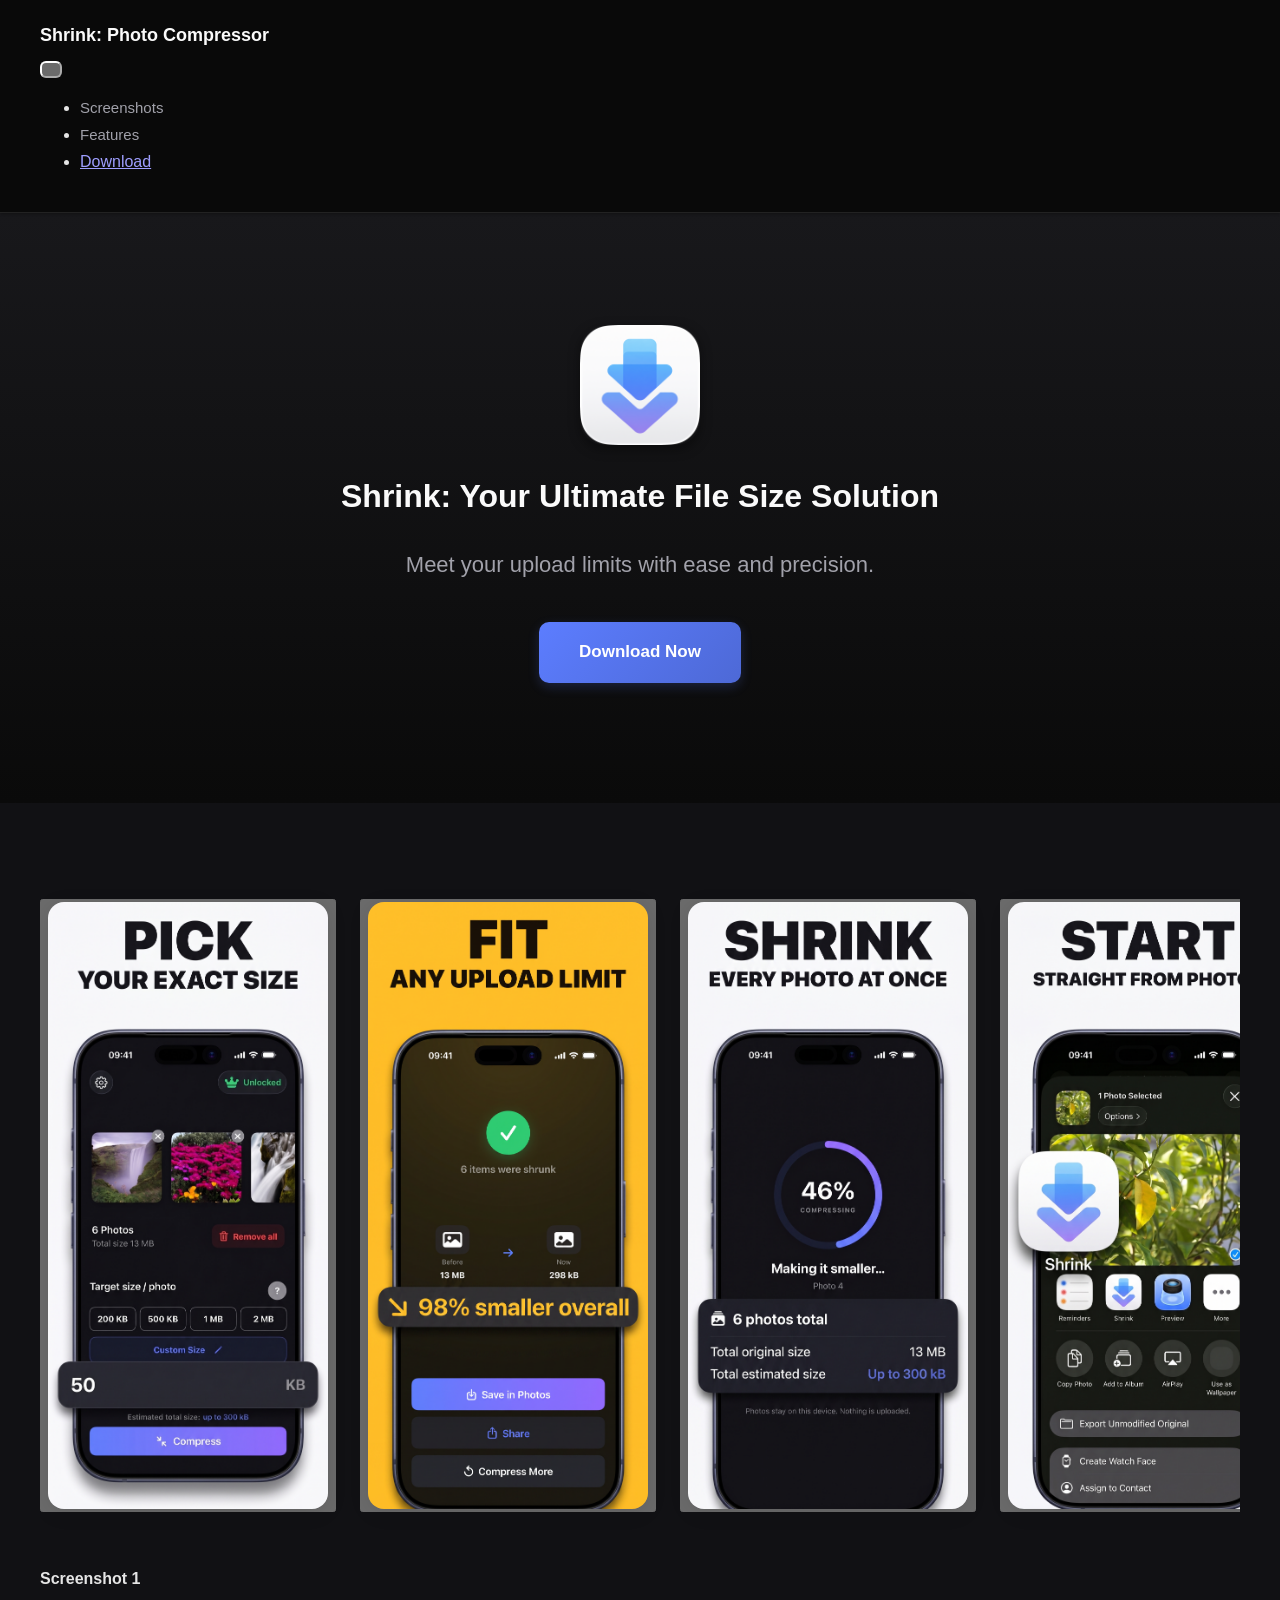
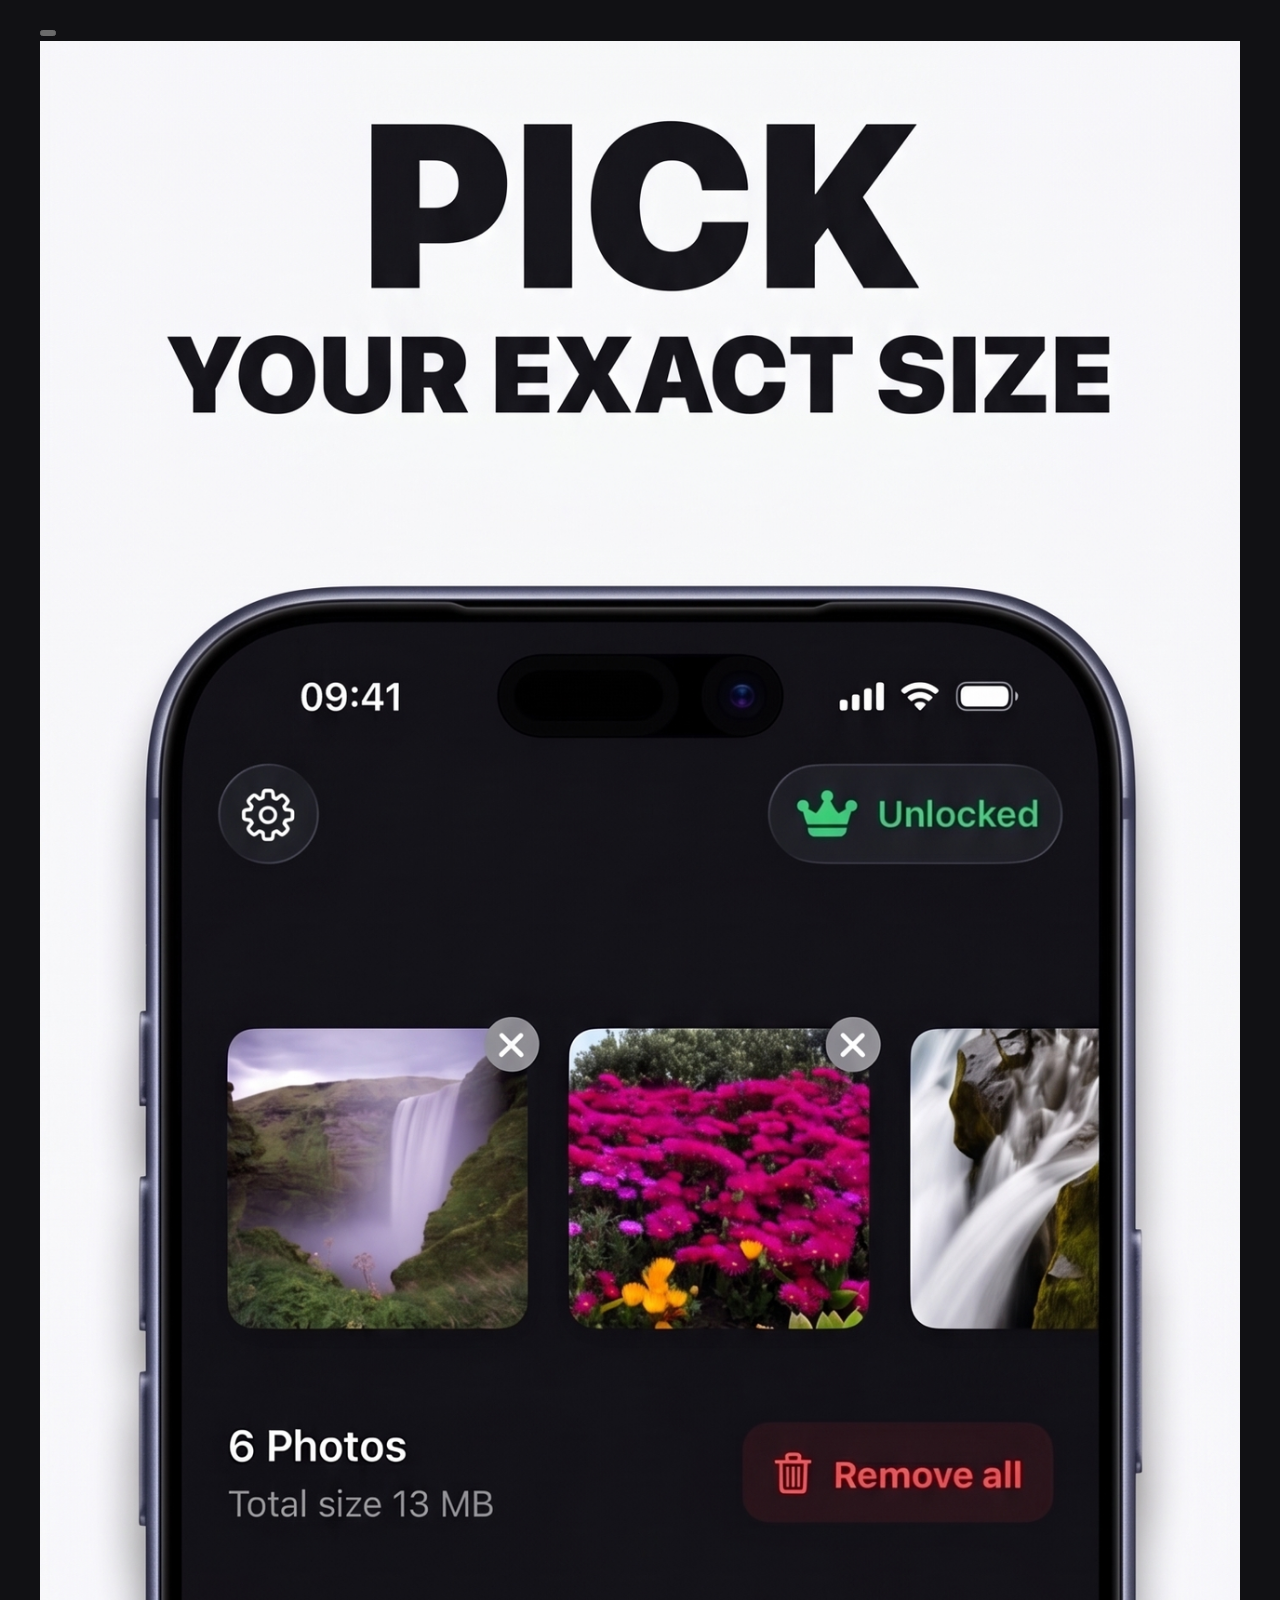
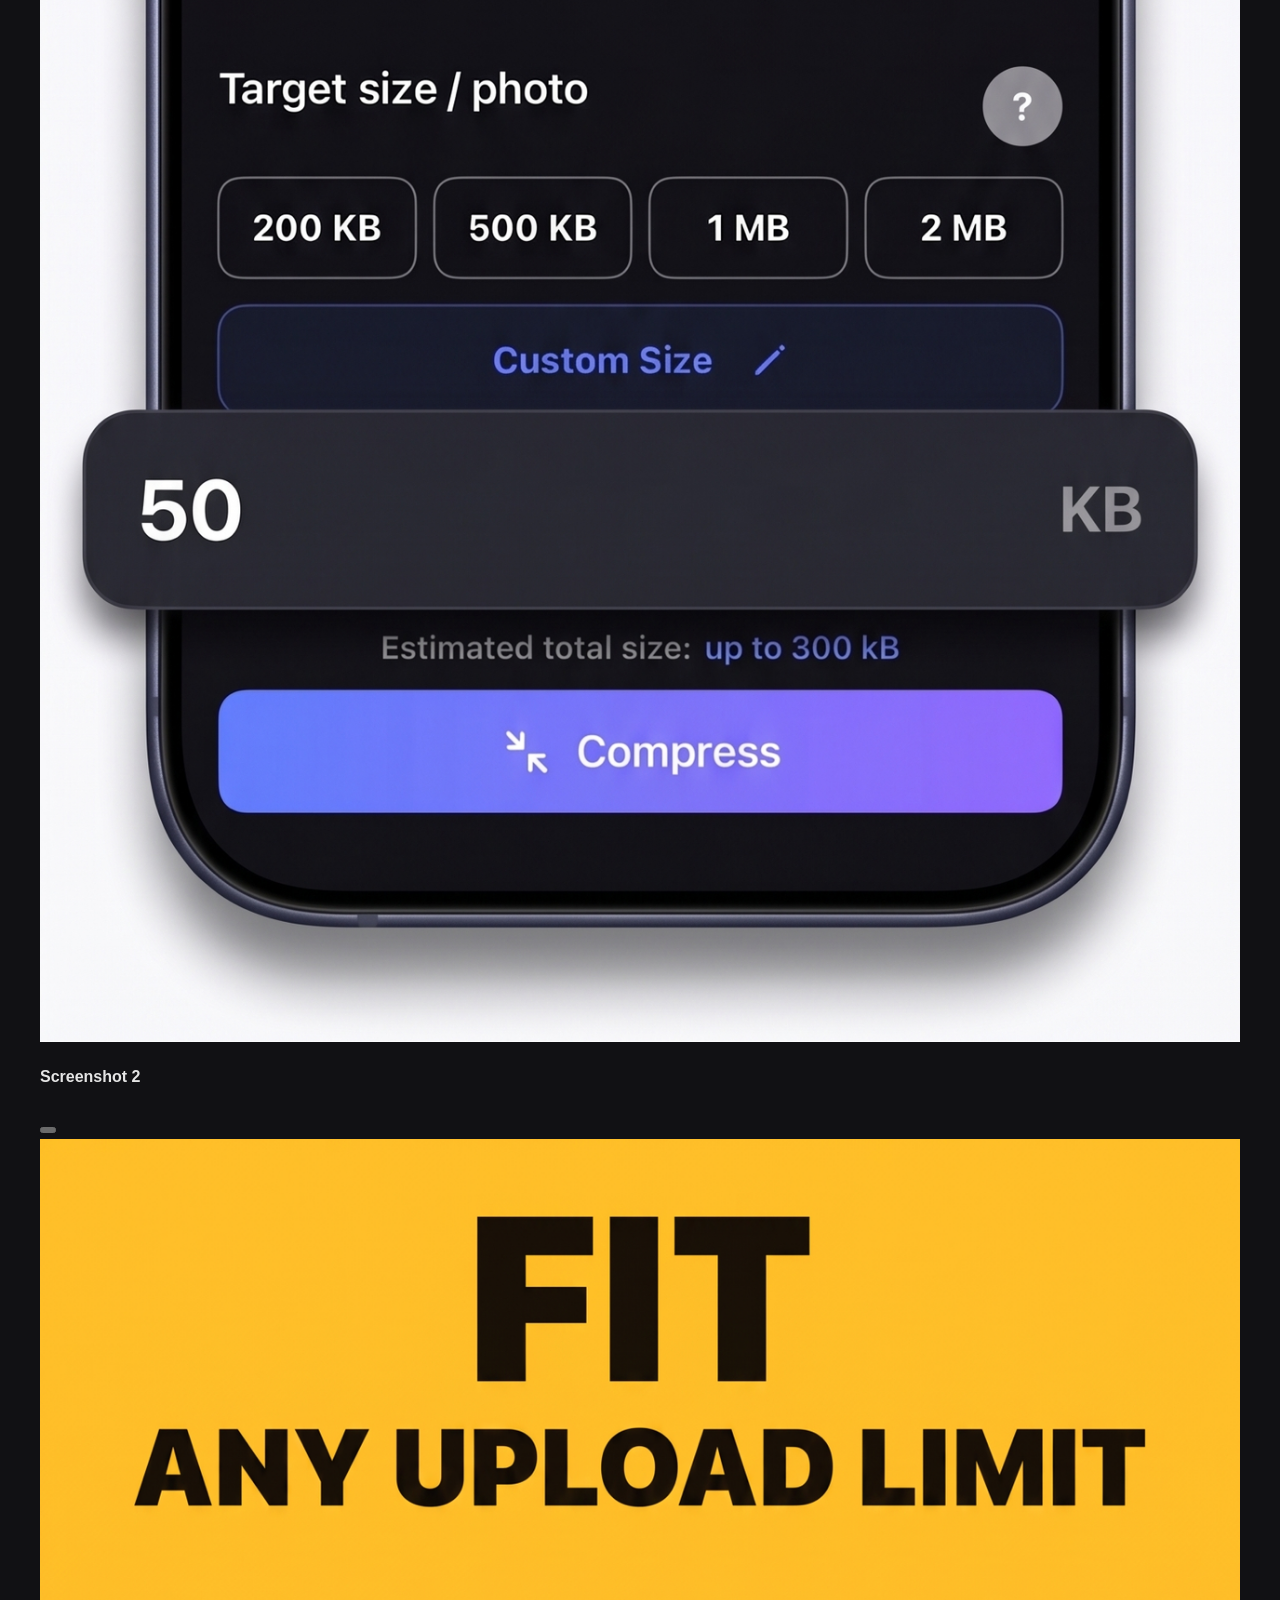
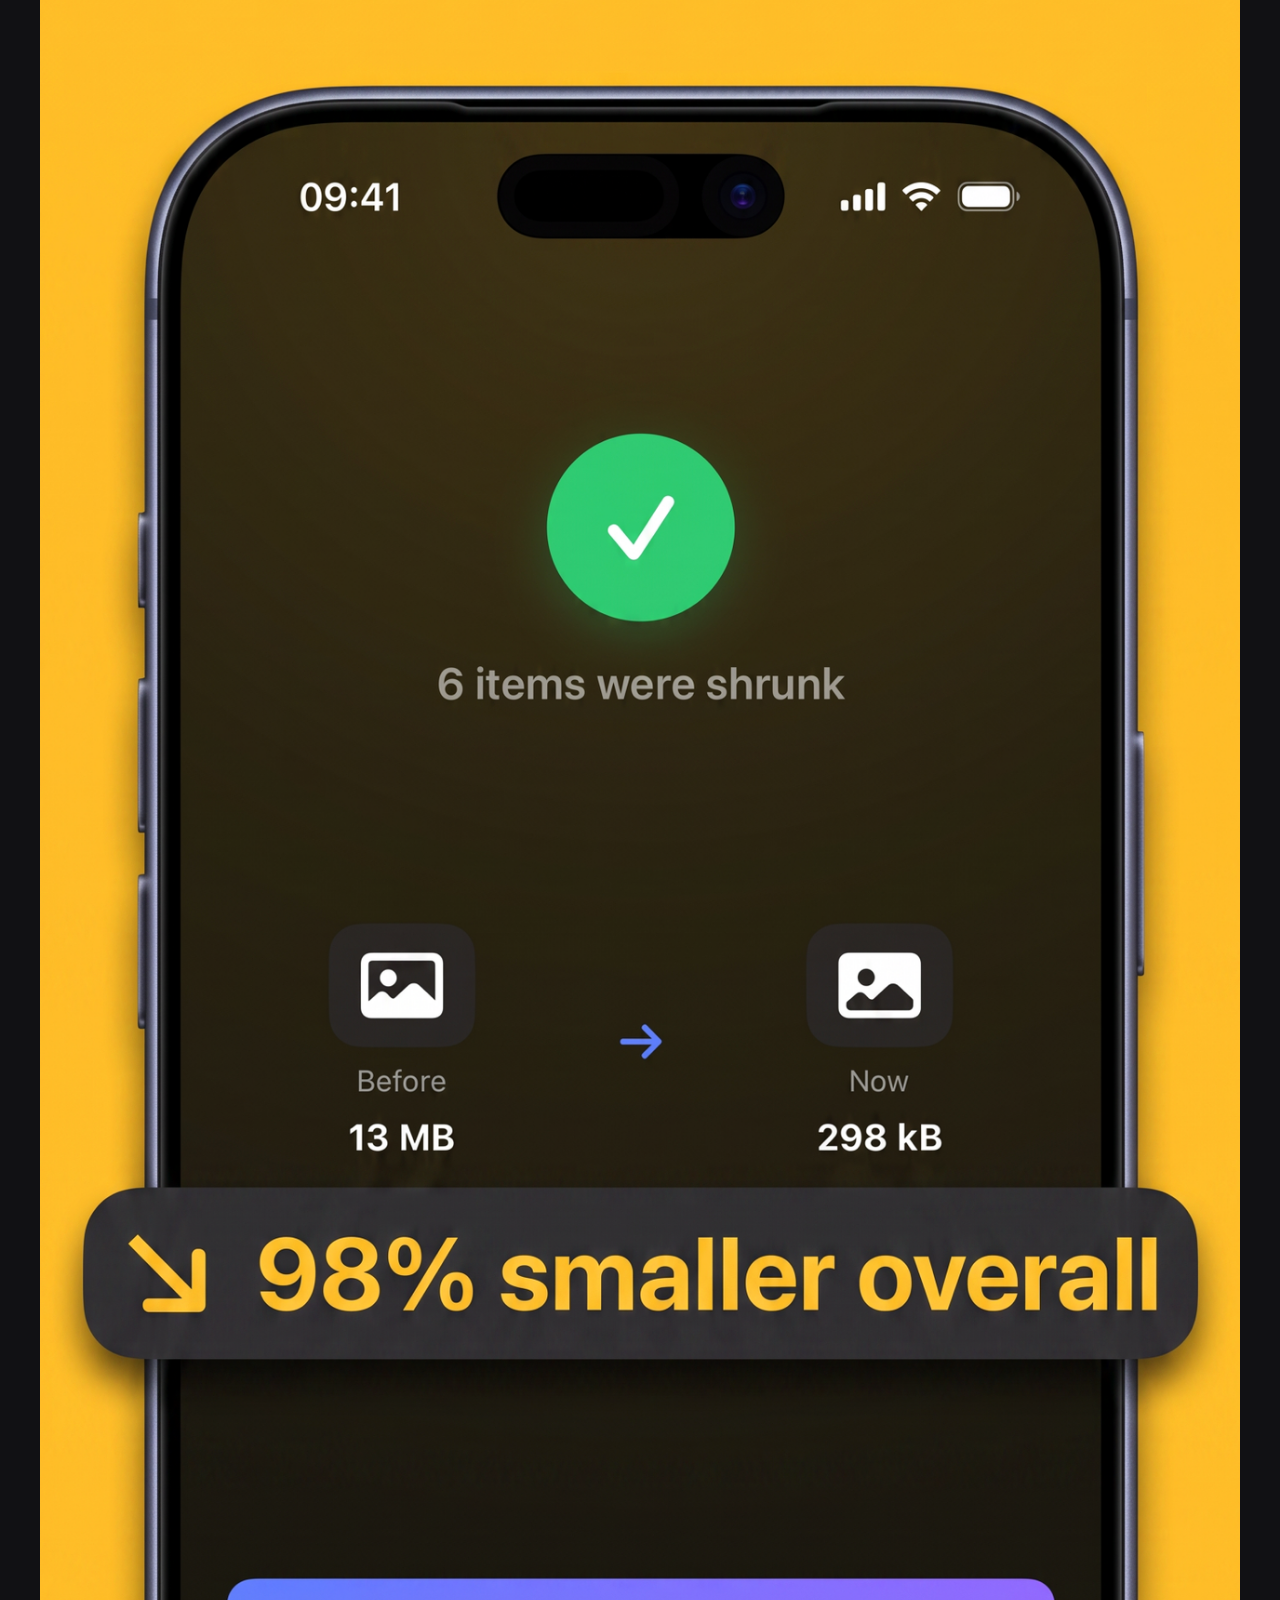
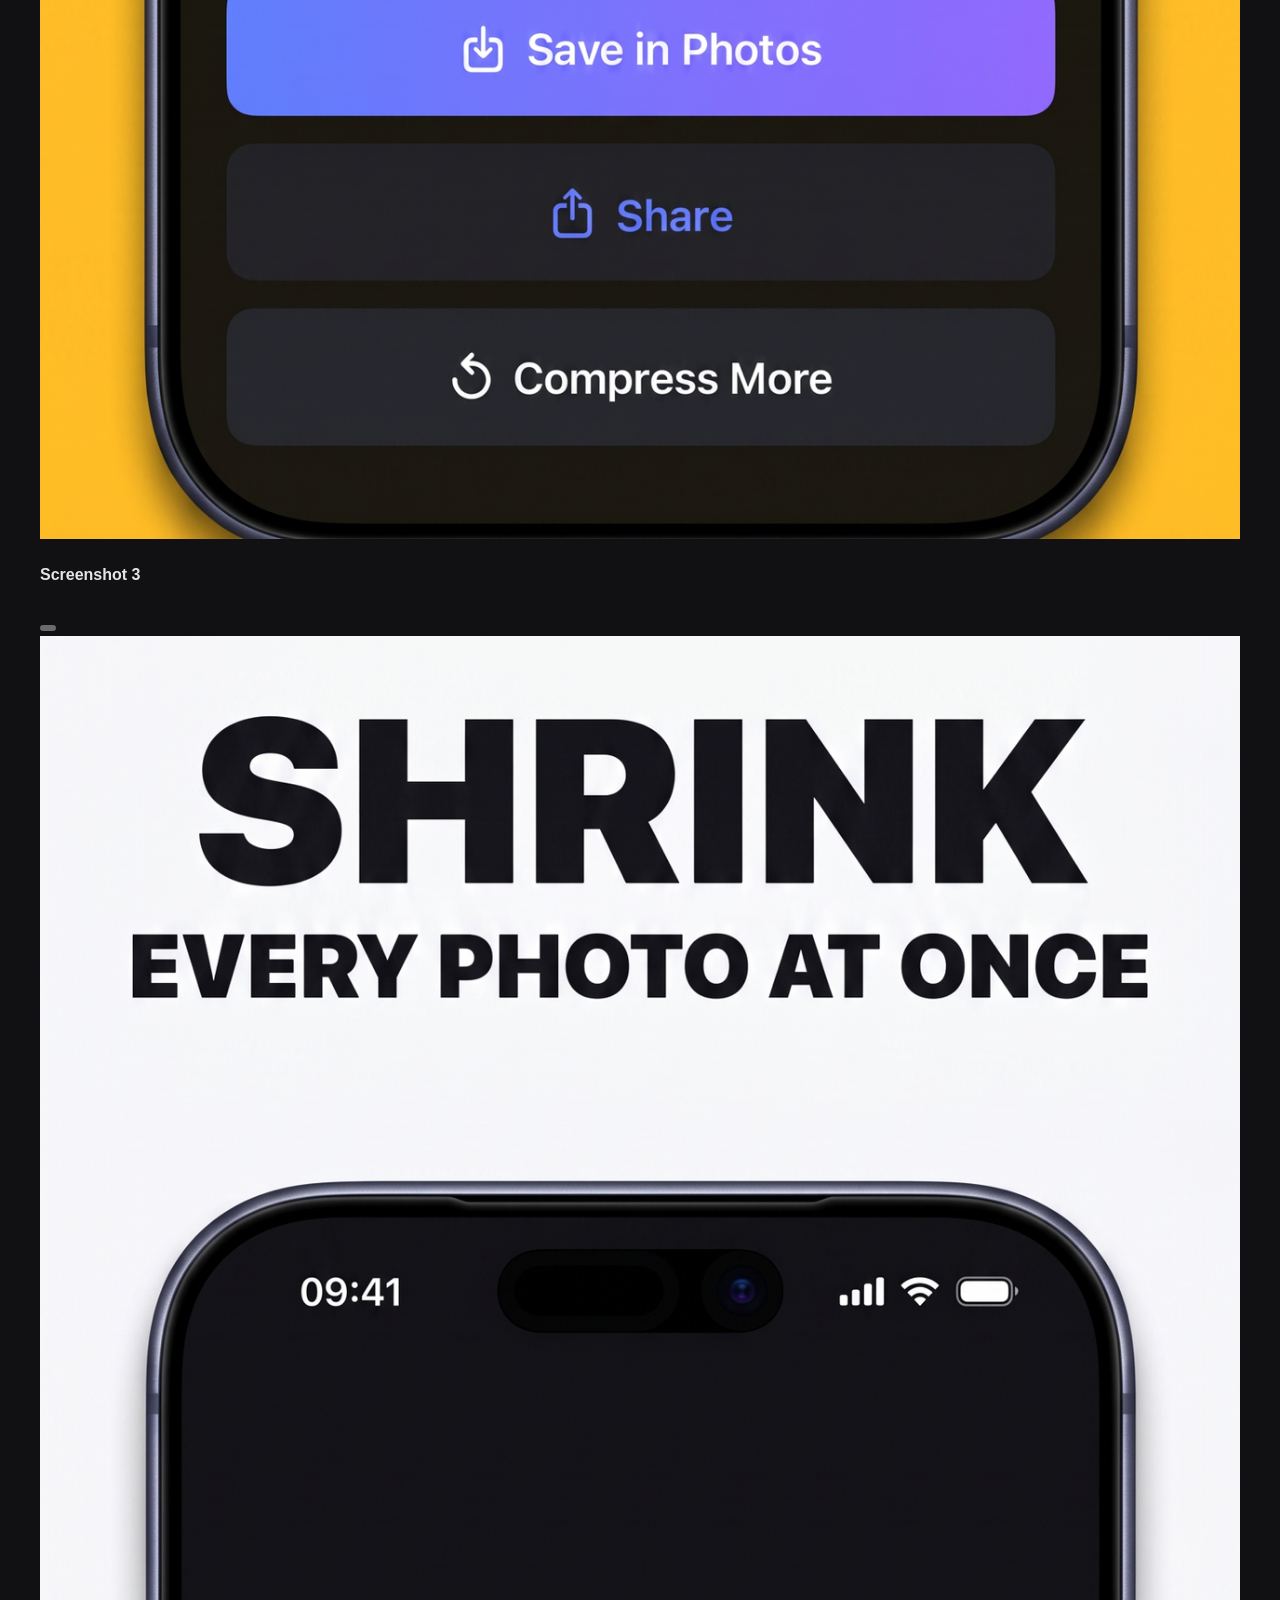
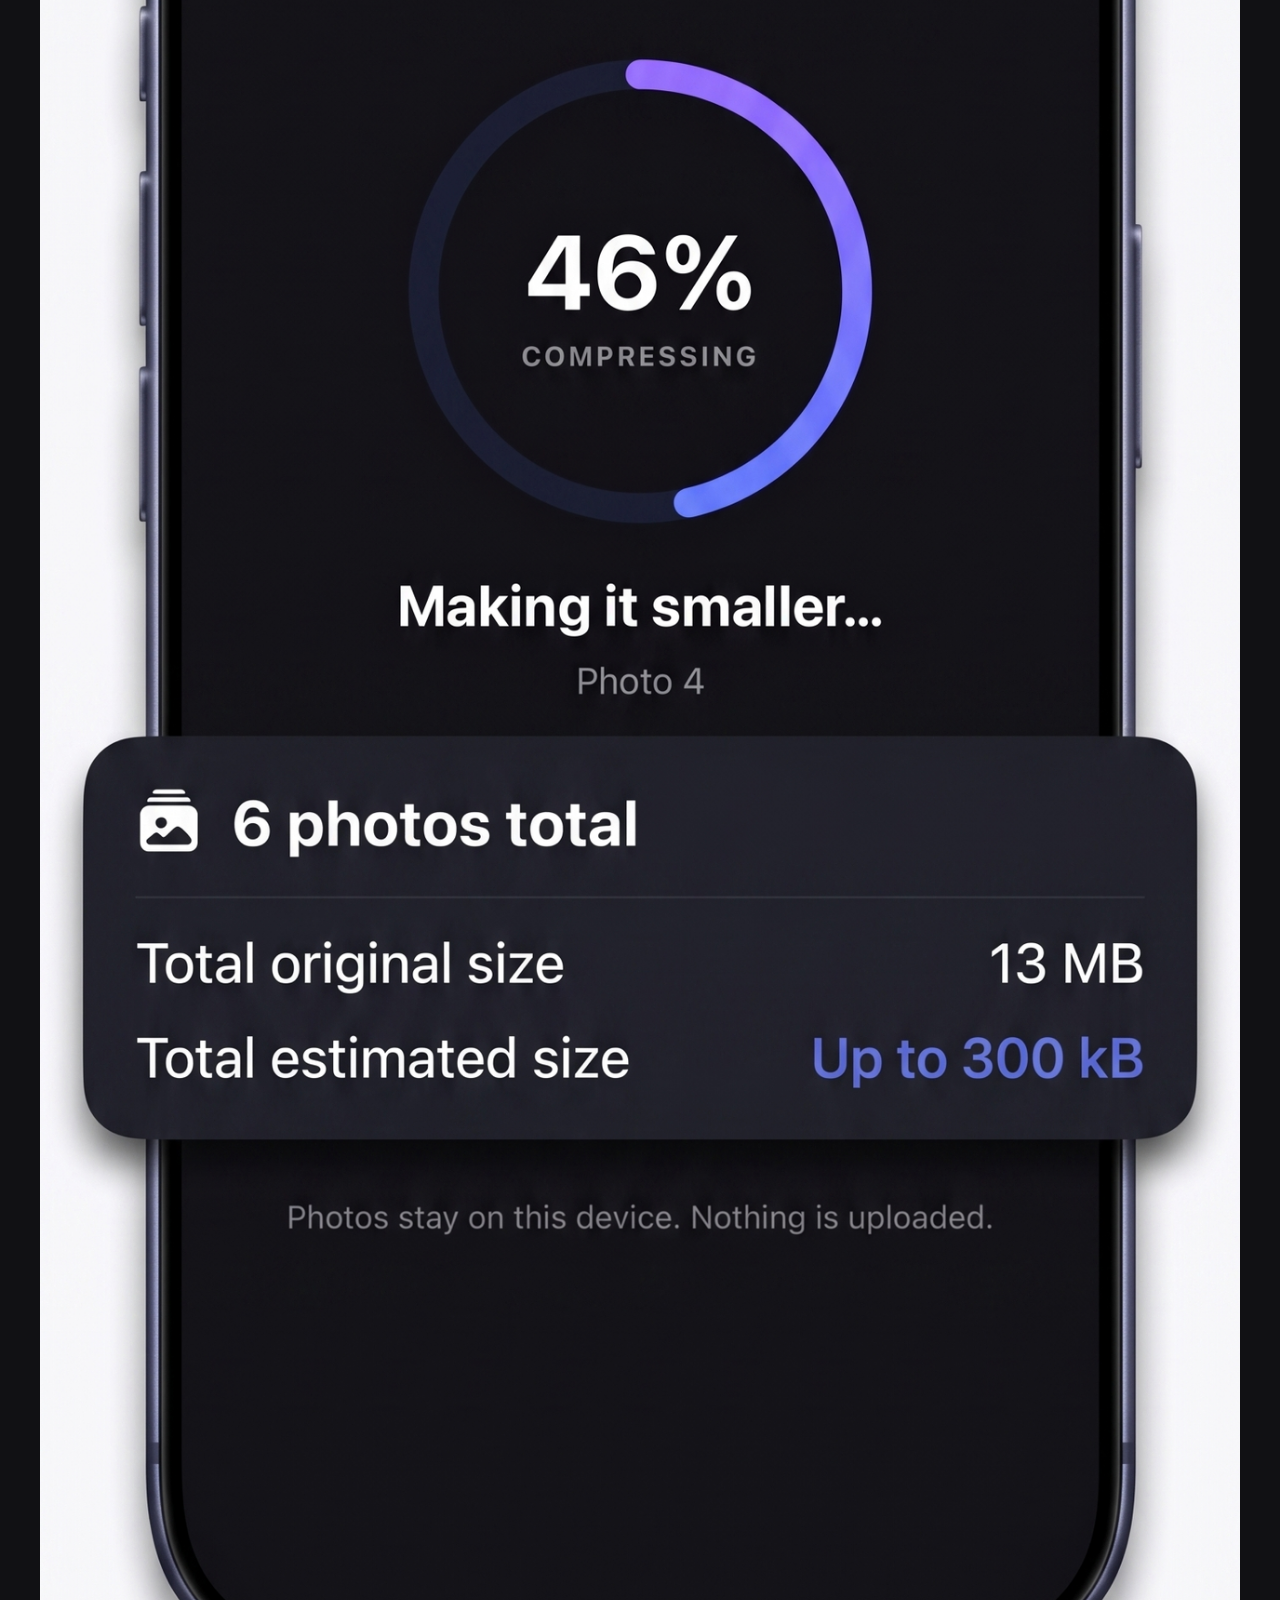
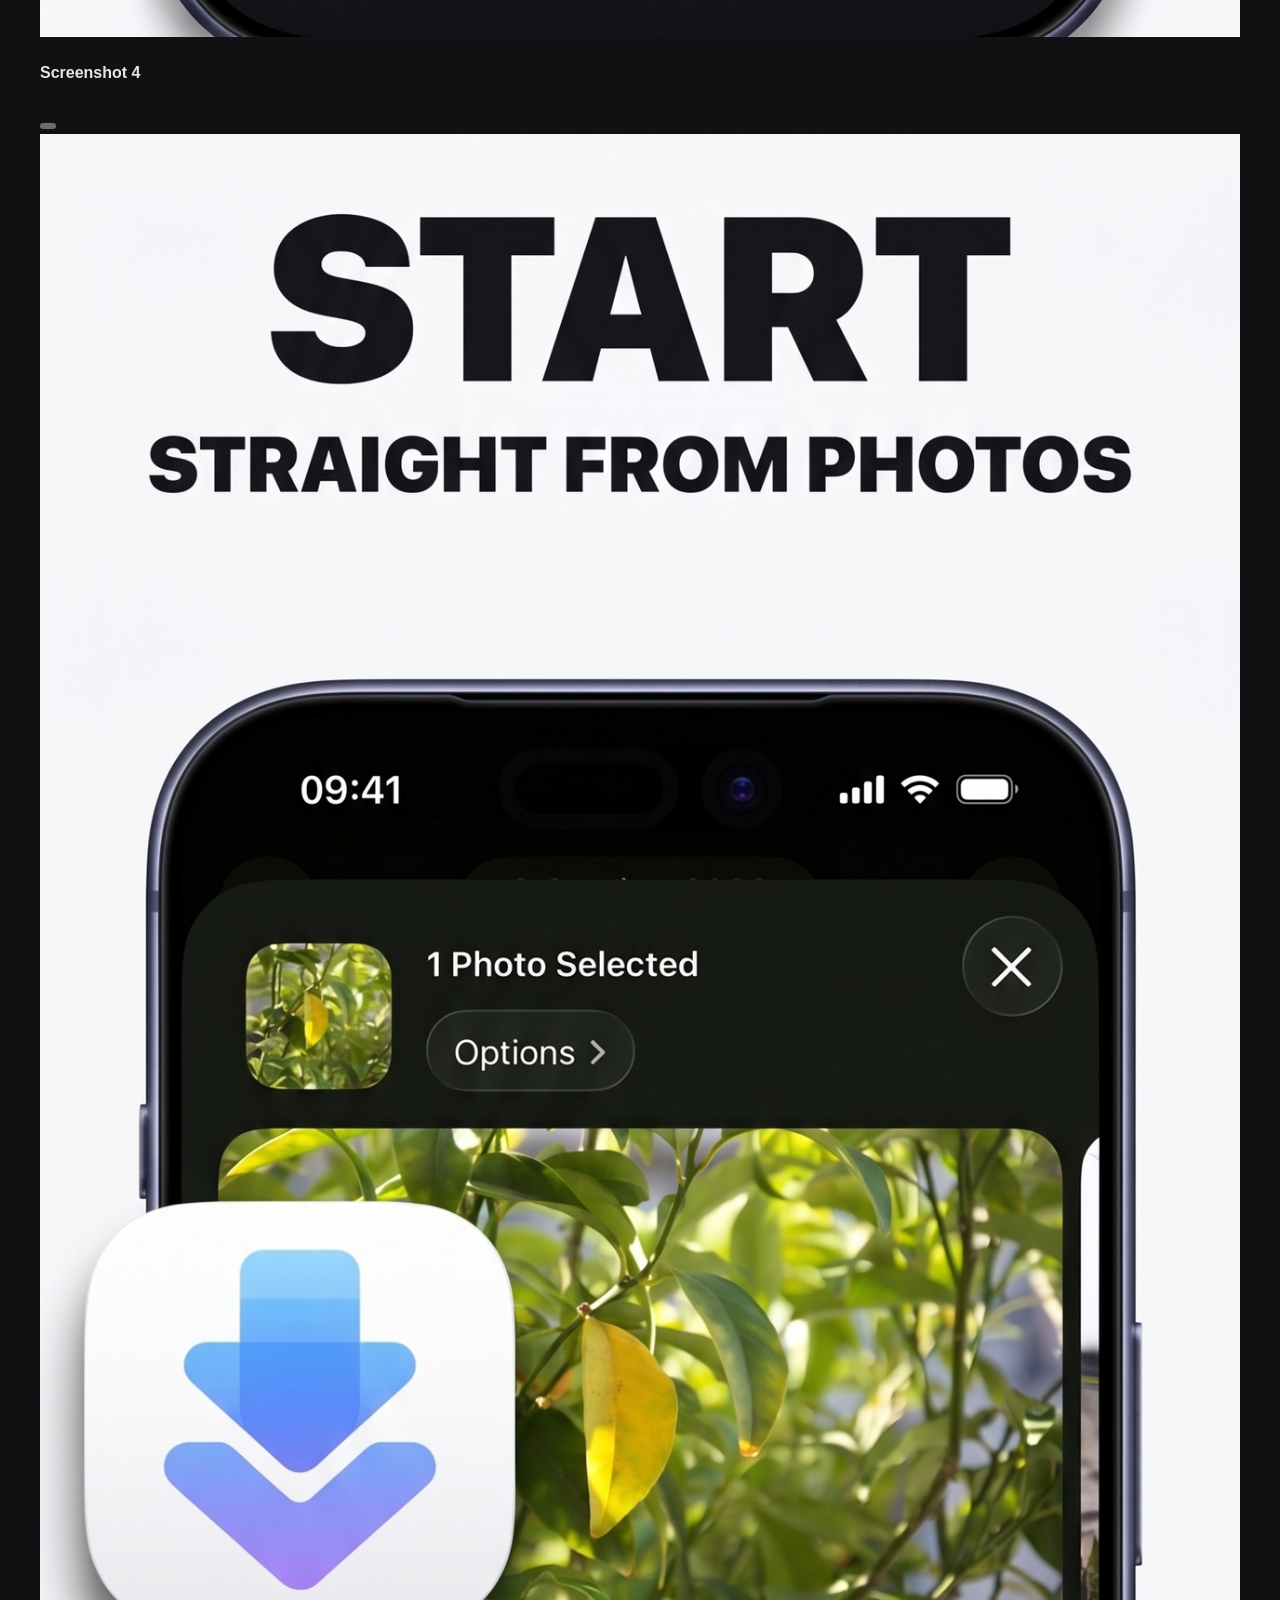
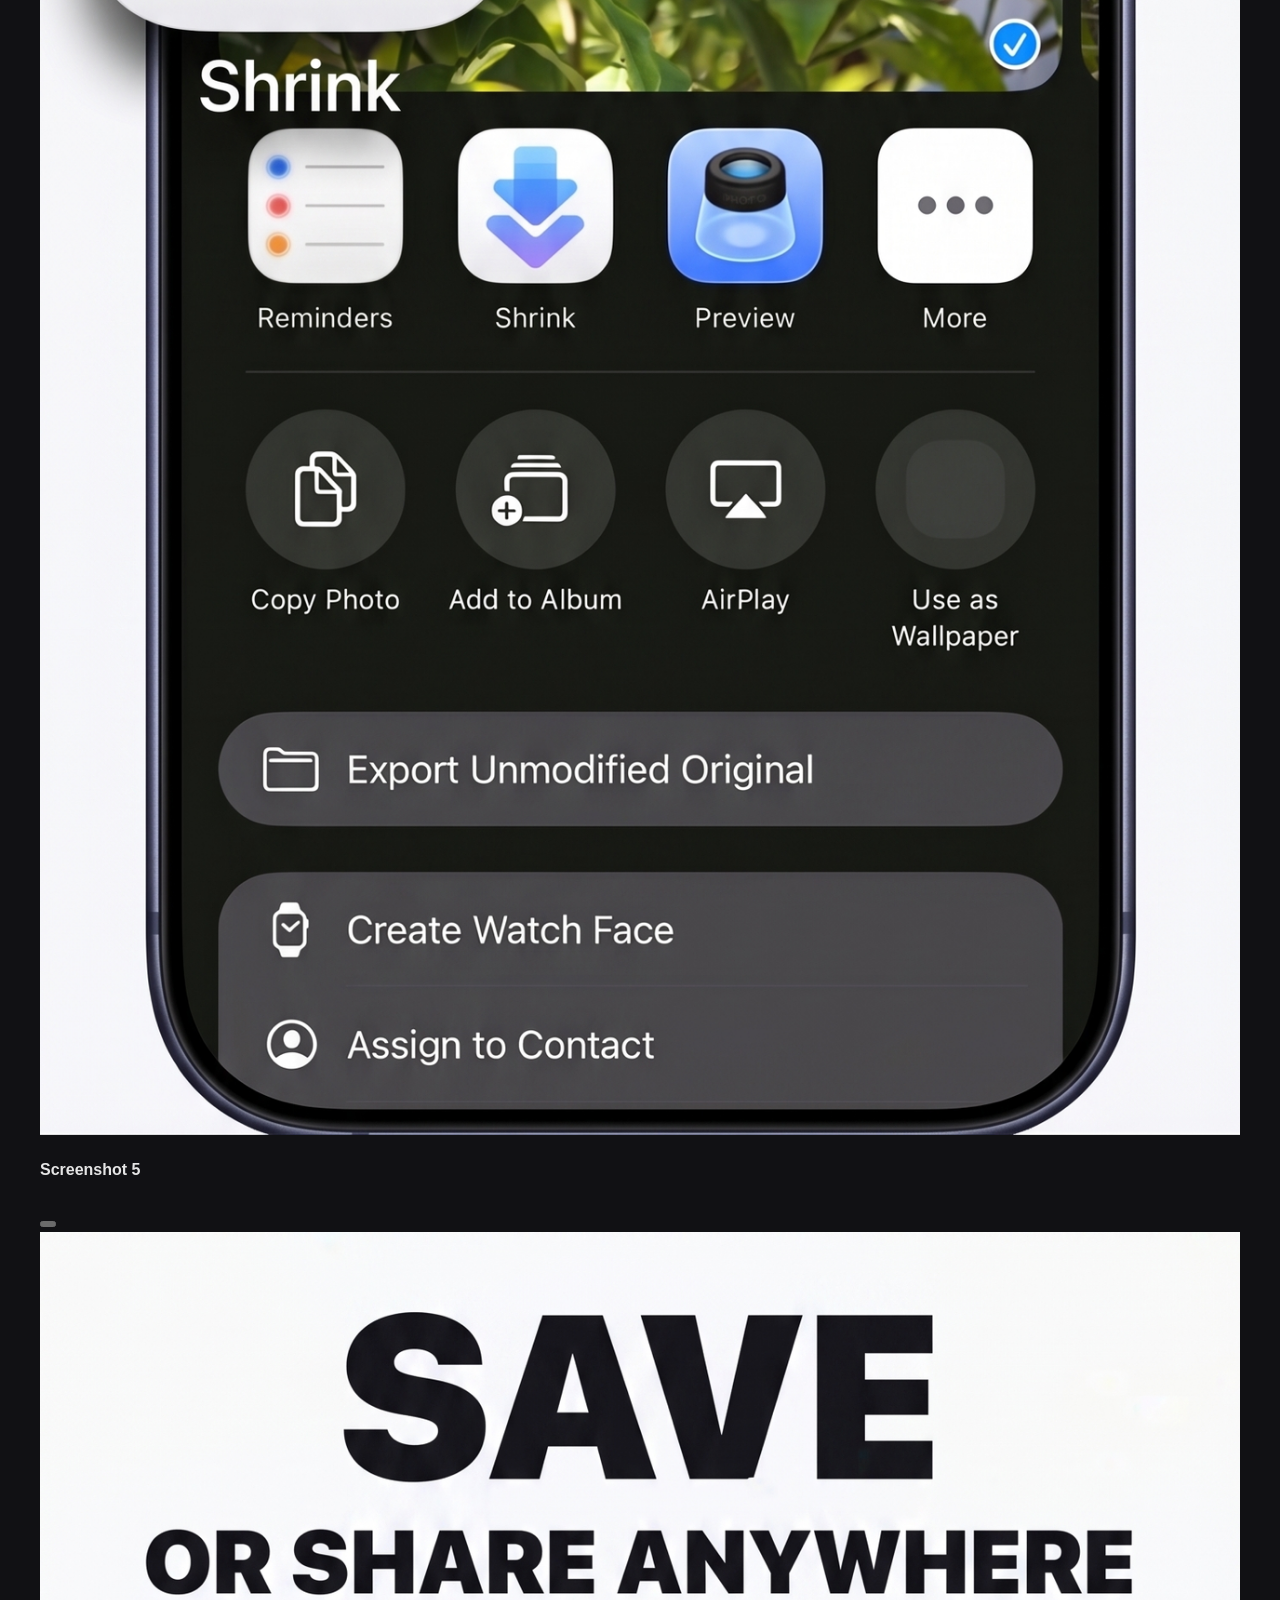
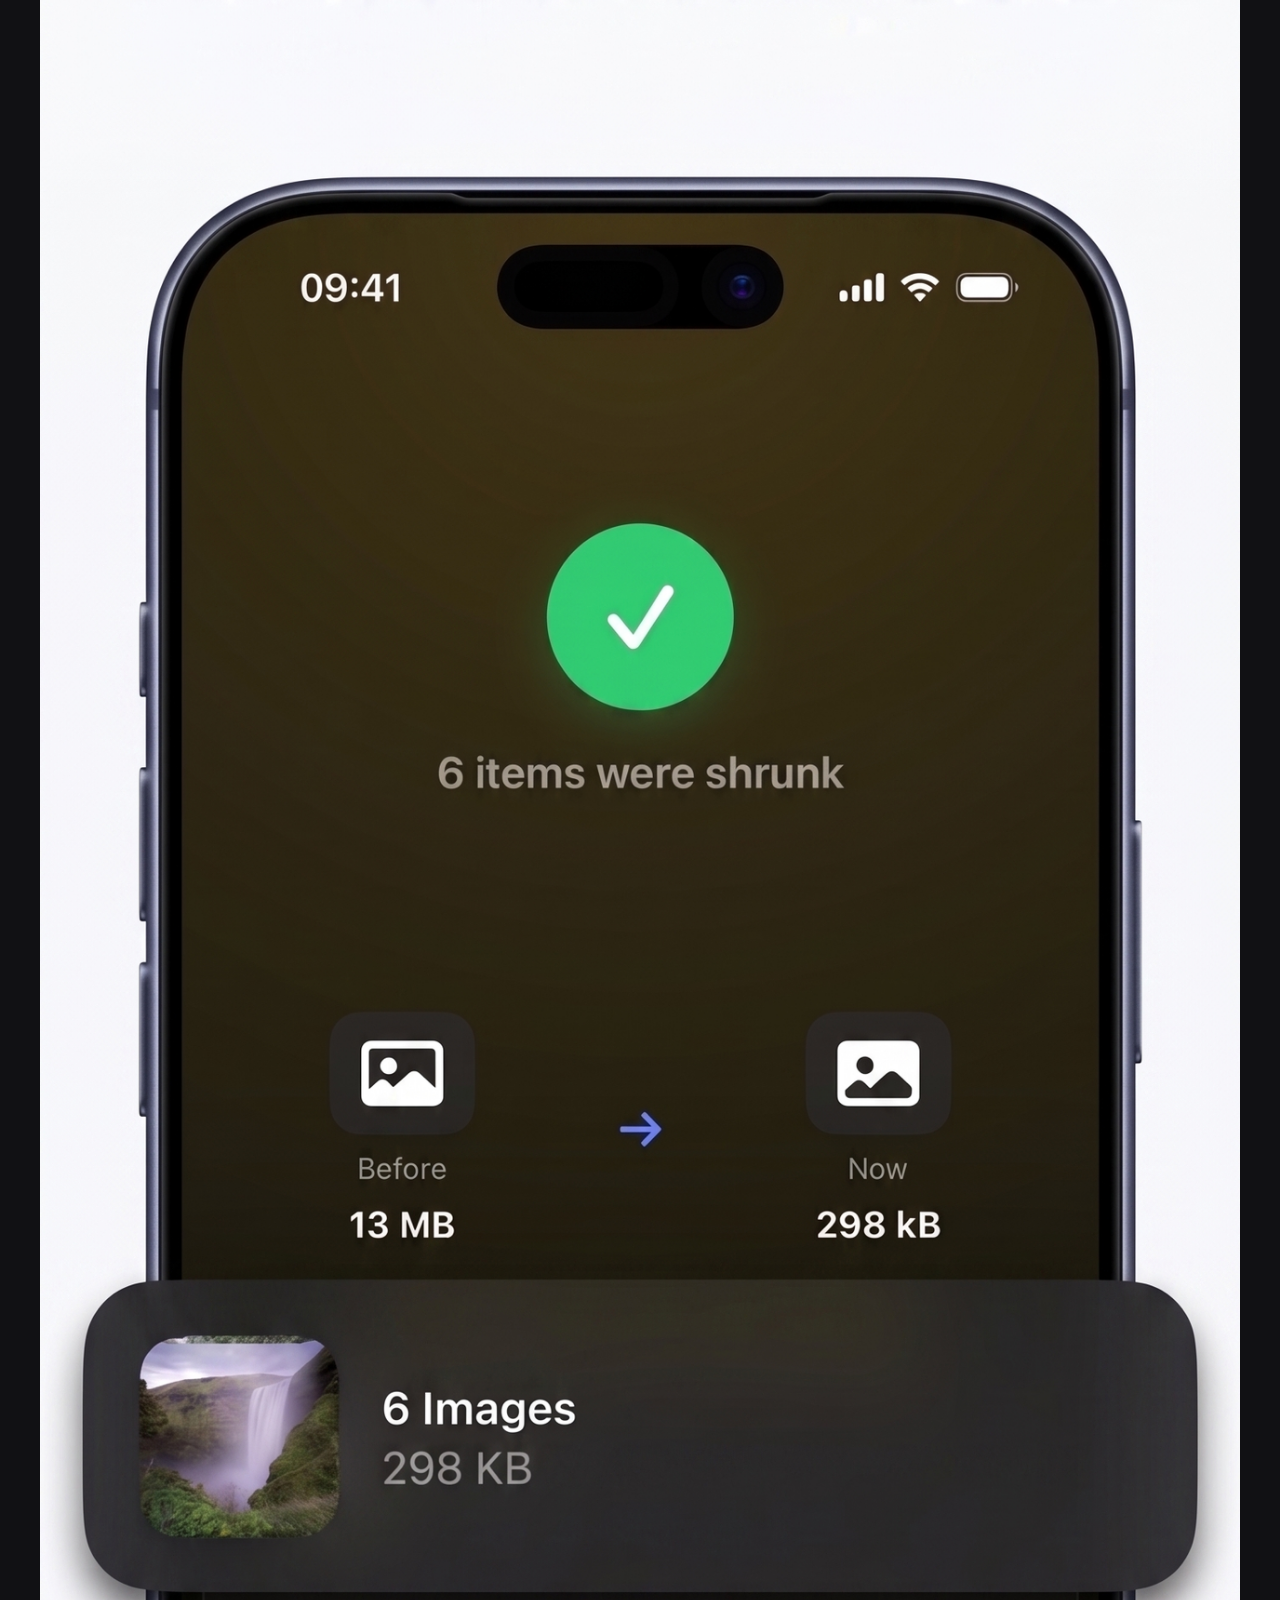
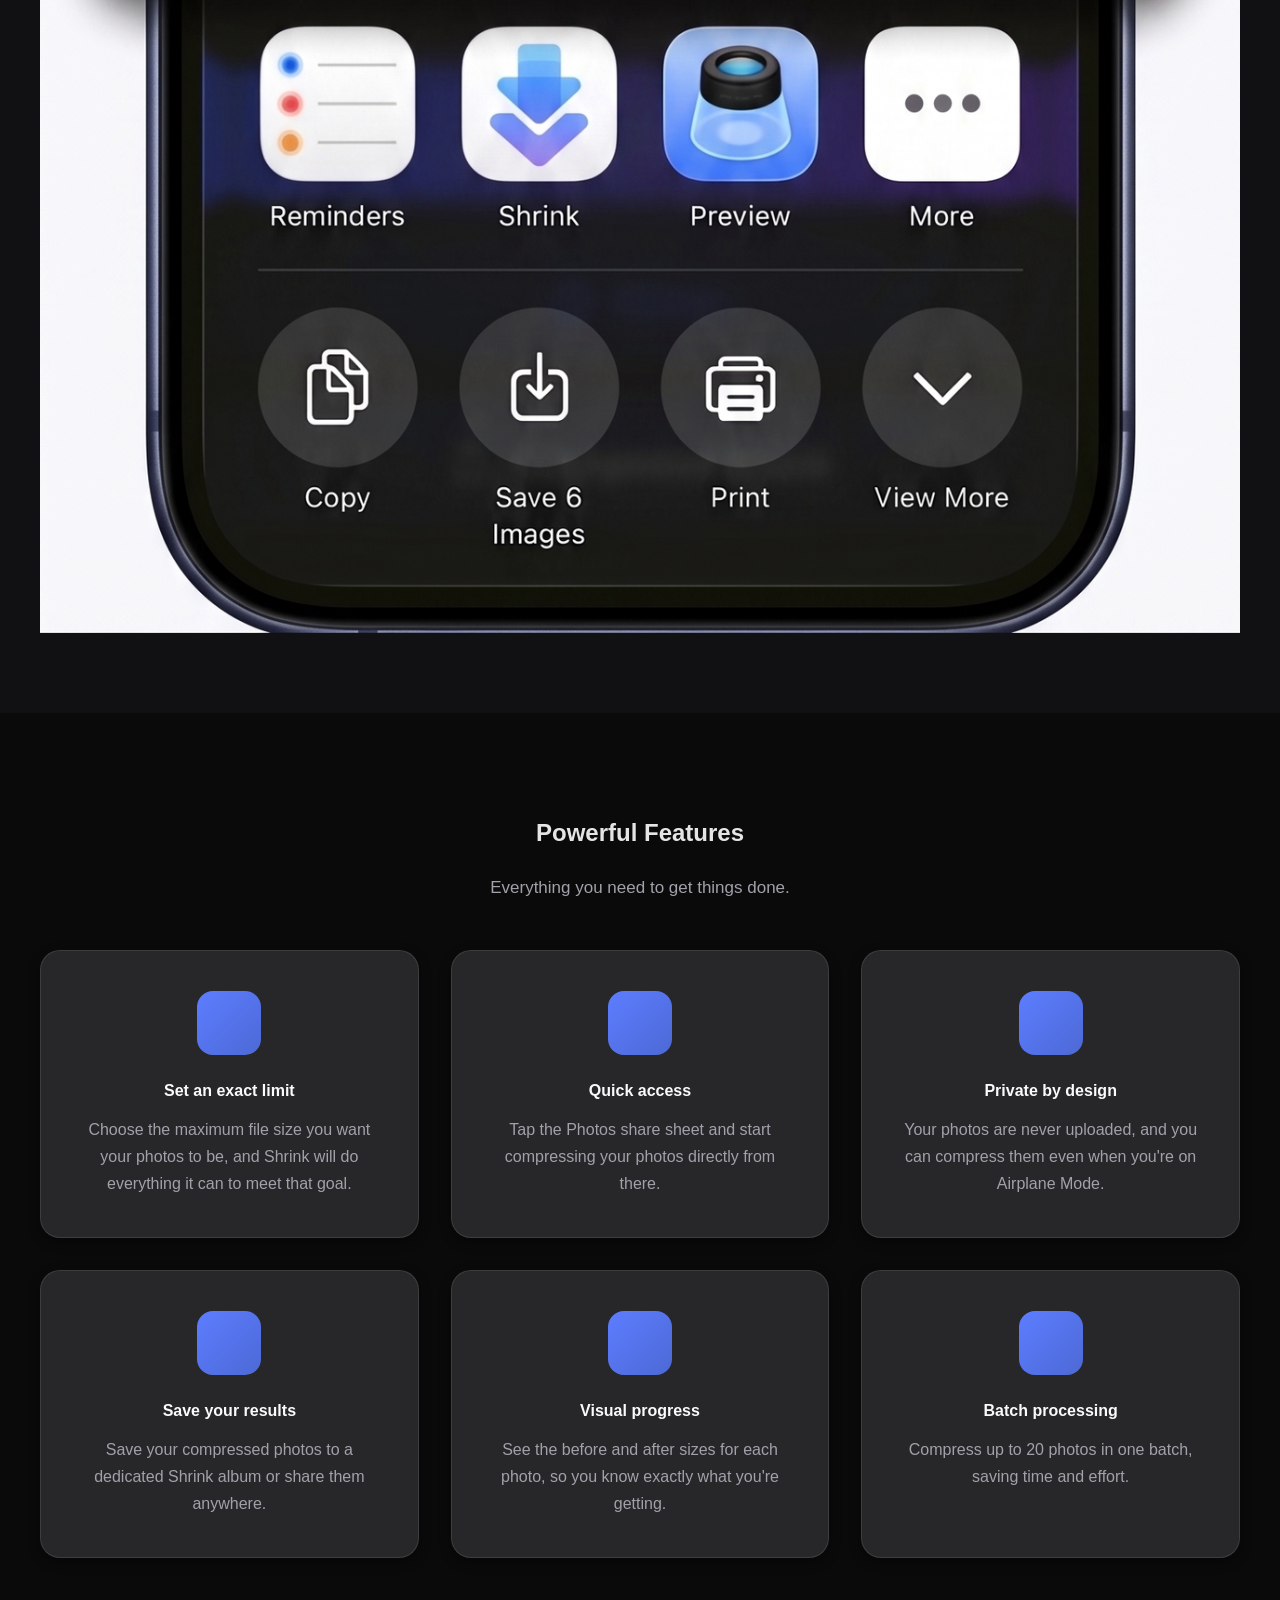
==== index.html @ 23bcc550 "Deploy website – 26 Aug 2026 at 16:30" ====
<!doctype html>
<html lang="en" data-light-theme="light" data-dark-theme="dark">
  <head>
    <base href="./" />
    <meta property="og:site_name" content="Shrink: Photo Compressor" />
    <meta property="og:title" content="Shrink: Photo Compressor" />
    <meta name="twitter:title" content="Shrink: Photo Compressor" />
    <meta property="og:url" content="https://example.com/" />
    <meta name="twitter:domain" content="example.com" />
    <meta name="twitter:card" content="summary_large_image" />
    <meta name="twitter:dnt" content="on" />
    <meta charset="utf-8" />
    <meta name="viewport" content="width=device-width, initial-scale=1" />
    <meta name="author" content="bashubb" />
    <meta name="generator" content="Ignite v0.6.0" />
    <title>Shrink: Photo Compressor</title>
    <link href="css/bootstrap.min.css" rel="stylesheet" />
    <link href="css/bootstrap-icons.min.css" rel="stylesheet" />
    <link href="css/ignite-core.min.css" rel="stylesheet" />
    <link href="https://example.com/" rel="canonical" />
    <link href="images/favicon.png" rel="icon" />
    <link href="css/styles.css" rel="stylesheet" />
    <style>
:root {
    --primary-color: #5c7dff;
    --primary-rgb: 92, 125, 255;
    --font-family: -apple-system, BlinkMacSystemFont, 'Segoe UI', Roboto, 'Helvetica Neue', Arial, sans-serif;
    color-scheme: dark;
}
</style>
    <meta name="apple-itunes-app" content="app-id=6804833389" />
  </head>
  <body data-site-classes="site-shell dark-mode density-spacious" data-bs-theme="dark">
    <header>
      <nav class="site-header navbar navbar-expand-md">
        <div class="container flex-wrap flex-lg-nowrap">
          <div class="me-2 me-md-auto">
            <a href="./" class="brand-link d-inline-flex align-items-center navbar-brand"><span class="brand-name">Shrink: Photo Compressor</span></a>
          </div>
          <button type="button" class="navbar-toggler btn" data-bs-toggle="collapse" data-bs-target="#navbarCollapse" aria-controls="navbarCollapse" aria-expanded="false" aria-label="Toggle navigation"><span class="navbar-toggler-icon"></span></button>
          <div id="navbarCollapse" class="collapse navbar-collapse">
            <ul class="navbar-nav mb-2 mb-md-0 col justify-content-end">
              <li class="nav-item"><a href="#screenshots" class="nav-link text-nowrap">Screenshots</a></li>
              <li class="nav-item"><a href="#features" class="nav-link text-nowrap">Features</a></li>
              <li class="nav-item"><a href="https://apps.apple.com/app/id6804833389" class="text-nowrap btn btn-sm btn-primary">Download</a></li>
            </ul>
          </div>
        </div>
      </nav>
    </header>
    <main class="site-main">
      <div class="ig-main-content">
        <div id="hero" class="hero hero-centered">
          <div class="container">
            <div class="hero-content">
              <img src="images/app-icon.png" alt="App Icon" class="hero-app-icon" />
              <h1 class="hero-title">Shrink: Your Ultimate File Size Solution</h1>
              <p class="hero-subtitle">Meet your upload limits with ease and precision.</p>
              <div class="hero-cta">
                <a href="https://apps.apple.com/app/id6804833389" class="cta-button cta-button-primary btn btn-primary">Download Now</a>
              </div>
            </div>
          </div>
        </div>
        <div id="screenshots" class="screenshots-section screenshots-carousel">
          <div class="container">
            <div class="section-header"></div>
            <div class="screenshots-container">
              <div class="screenshots-scroll">
                <div class="screenshot-card">
                  <button type="button" class="screenshot-trigger btn" data-bs-toggle="modal" data-bs-target="#screenshot-modal-0"><img src="images/screenshots/02-pick-your-exact-size.png" alt="Screenshot 1" class="screenshot-image" /></button>
                </div>
                <div class="screenshot-card">
                  <button type="button" class="screenshot-trigger btn" data-bs-toggle="modal" data-bs-target="#screenshot-modal-1"><img src="images/screenshots/01-fit-any-upload-limit.png" alt="Screenshot 2" class="screenshot-image" /></button>
                </div>
                <div class="screenshot-card">
                  <button type="button" class="screenshot-trigger btn" data-bs-toggle="modal" data-bs-target="#screenshot-modal-2"><img src="images/screenshots/03-shrink-every-photo-at-once.png" alt="Screenshot 3" class="screenshot-image" /></button>
                </div>
                <div class="screenshot-card">
                  <button type="button" class="screenshot-trigger btn" data-bs-toggle="modal" data-bs-target="#screenshot-modal-3"><img src="images/screenshots/04-start-straight-from-photos.png" alt="Screenshot 4" class="screenshot-image" /></button>
                </div>
                <div class="screenshot-card">
                  <button type="button" class="screenshot-trigger btn" data-bs-toggle="modal" data-bs-target="#screenshot-modal-4"><img src="images/screenshots/05-save-or-share-anywhere.png" alt="Screenshot 5" class="screenshot-image" /></button>
                </div>
              </div>
            </div>
            <div id="screenshot-modal-0" tabindex="-1" class="modal fade screenshot-modal" aria-labelledby="screenshotModalLabel0" aria-hidden="true">
              <div class="modal-dialog modal-lg modal-dialog-centered">
                <div class="modal-content">
                  <div class="modal-header">
                    <h4>Screenshot 1</h4>
                    <button type="button" class="btn btn-close" data-bs-dismiss="modal" label="Close"></button>
                  </div>
                  <div class="modal-body text-center">
                    <img src="images/screenshots/02-pick-your-exact-size.png" alt="Screenshot 1" class="img-fluid screenshot-lightbox-image" />
                  </div>
                </div>
              </div>
            </div>
            <div id="screenshot-modal-1" tabindex="-1" class="modal fade screenshot-modal" aria-labelledby="screenshotModalLabel1" aria-hidden="true">
              <div class="modal-dialog modal-lg modal-dialog-centered">
                <div class="modal-content">
                  <div class="modal-header">
                    <h4>Screenshot 2</h4>
                    <button type="button" class="btn btn-close" data-bs-dismiss="modal" label="Close"></button>
                  </div>
                  <div class="modal-body text-center">
                    <img src="images/screenshots/01-fit-any-upload-limit.png" alt="Screenshot 2" class="img-fluid screenshot-lightbox-image" />
                  </div>
                </div>
              </div>
            </div>
            <div id="screenshot-modal-2" tabindex="-1" class="modal fade screenshot-modal" aria-labelledby="screenshotModalLabel2" aria-hidden="true">
              <div class="modal-dialog modal-lg modal-dialog-centered">
                <div class="modal-content">
                  <div class="modal-header">
                    <h4>Screenshot 3</h4>
                    <button type="button" class="btn btn-close" data-bs-dismiss="modal" label="Close"></button>
                  </div>
                  <div class="modal-body text-center">
                    <img src="images/screenshots/03-shrink-every-photo-at-once.png" alt="Screenshot 3" class="img-fluid screenshot-lightbox-image" />
                  </div>
                </div>
              </div>
            </div>
            <div id="screenshot-modal-3" tabindex="-1" class="modal fade screenshot-modal" aria-labelledby="screenshotModalLabel3" aria-hidden="true">
              <div class="modal-dialog modal-lg modal-dialog-centered">
                <div class="modal-content">
                  <div class="modal-header">
                    <h4>Screenshot 4</h4>
                    <button type="button" class="btn btn-close" data-bs-dismiss="modal" label="Close"></button>
                  </div>
                  <div class="modal-body text-center">
                    <img src="images/screenshots/04-start-straight-from-photos.png" alt="Screenshot 4" class="img-fluid screenshot-lightbox-image" />
                  </div>
                </div>
              </div>
            </div>
            <div id="screenshot-modal-4" tabindex="-1" class="modal fade screenshot-modal" aria-labelledby="screenshotModalLabel4" aria-hidden="true">
              <div class="modal-dialog modal-lg modal-dialog-centered">
                <div class="modal-content">
                  <div class="modal-header">
                    <h4>Screenshot 5</h4>
                    <button type="button" class="btn btn-close" data-bs-dismiss="modal" label="Close"></button>
                  </div>
                  <div class="modal-body text-center">
                    <img src="images/screenshots/05-save-or-share-anywhere.png" alt="Screenshot 5" class="img-fluid screenshot-lightbox-image" />
                  </div>
                </div>
              </div>
            </div>
          </div>
        </div>
        <div id="features" class="features-section features-cards-layout features-grid-multiple-of-three">
          <div class="container">
            <div class="section-header">
              <h2>Powerful Features</h2>
              <p class="section-description">Everything you need to get things done.</p>
            </div>
            <div class="features-grid">
              <div class="feature-card">
                <div class="feature-icon">
                  <i class="feature-icon-image bi-star-fill"></i>
                </div>
                <h4 class="feature-title">Set an exact limit</h4>
                <p class="feature-description">Choose the maximum file size you want your photos to be, and Shrink will do everything it can to meet that goal.</p>
              </div>
              <div class="feature-card">
                <div class="feature-icon">
                  <i class="feature-icon-image bi-star-fill"></i>
                </div>
                <h4 class="feature-title">Quick access</h4>
                <p class="feature-description">Tap the Photos share sheet and start compressing your photos directly from there.</p>
              </div>
              <div class="feature-card">
                <div class="feature-icon">
                  <i class="feature-icon-image bi-star-fill"></i>
                </div>
                <h4 class="feature-title">Private by design</h4>
                <p class="feature-description">Your photos are never uploaded, and you can compress them even when you're on Airplane Mode.</p>
              </div>
              <div class="feature-card">
                <div class="feature-icon">
                  <i class="feature-icon-image bi-star-fill"></i>
                </div>
                <h4 class="feature-title">Save your results</h4>
                <p class="feature-description">Save your compressed photos to a dedicated Shrink album or share them anywhere.</p>
              </div>
              <div class="feature-card">
                <div class="feature-icon">
                  <i class="feature-icon-image bi-star-fill"></i>
                </div>
                <h4 class="feature-title">Visual progress</h4>
                <p class="feature-description">See the before and after sizes for each photo, so you know exactly what you're getting.</p>
              </div>
              <div class="feature-card">
                <div class="feature-icon">
                  <i class="feature-icon-image bi-star-fill"></i>
                </div>
                <h4 class="feature-title">Batch processing</h4>
                <p class="feature-description">Compress up to 20 photos in one batch, saving time and effort.</p>
              </div>
            </div>
          </div>
        </div>
        <div id="download" class="download-section">
          <div class="container">
            <div class="download-content">
              <h2>Shrink: Meet Your Upload Limit.</h2>
              <p class="download-description">Don't let file size limits hold you back. Shrink compresses your photos effortlessly, so you can upload without hassle.</p>
              <div class="store-badges">
                <a href="https://apps.apple.com/app/id6804833389" class="store-badge-link"><img src="images/app-store-download-black.svg" alt="Download on the App Store" class="store-badge store-badge-light-mode" /><img src="images/app-store-download-white.svg" alt="Download on the App Store" class="store-badge store-badge-dark-mode" /></a>
              </div>
            </div>
          </div>
        </div>
      </div>
    </main>
    <div class="site-footer">
      <div class="container">
        <div class="footer-content">
          <div class="footer-brand">
            <p class="footer-tagline">Compress Photos to Any Size</p>
          </div>
        </div>
        <div class="footer-copyright">
          <div class="footer-links">
            <a href="privacy/" class="footer-privacy-link">Privacy Policy</a>
          </div>
          <p>Copyright 2026 Shrink: Photo Compressor. All rights reserved.</p>
        </div>
      </div>
    </div>
    <script src="js/bootstrap.bundle.min.js"></script>
    <script src="js/ignite-core.js"></script>
  </body>
</html>
---- css/ignite-core.min.css ----
/* Since positioning the image, we need to help out the caption */
.carousel-caption {
  bottom: 3rem;
  z-index: 10;
}

/* Declare heights because of positioning of img element */
.carousel-item {
  height: 32rem;
}

/* Removing padding from the last paragraph in an alert. */
div.alert p:last-child {
  margin-bottom: 0;
}

.font-inherit, .font-inherit * {
  font: inherit;
}

.color-inherit, .color-inherit * {
  color: inherit;
}

.line-height-inherit {
  line-height: inherit;
}

.form-control::placeholder {
    color: gray;
    opacity: 1;
}
/* Removing text syling from a link. */
.link-plain {
    color: inherit;
    text-decoration: none;
    cursor: pointer;
}

/* Define CSS Variables for Material Backgrounds */
:root {
    /* Light Material Values */
    --material-light-ultra-thin: rgba(255, 255, 255, 0.5);
    --material-light-ultra-thin-blur: rgba(255, 255, 255, 0.2);
    --material-light-thin: rgba(255, 255, 255, 0.6);
    --material-light-thin-blur: rgba(255, 255, 255, 0.3);
    --material-light-regular: rgba(255, 255, 255, 0.7);
    --material-light-regular-blur: rgba(255, 255, 255, 0.4);
    --material-light-thick: rgba(255, 255, 255, 0.8);
    --material-light-thick-blur: rgba(255, 255, 255, 0.5);
    --material-light-ultra-thick: rgba(255, 255, 255, 0.9);
    --material-light-ultra-thick-blur: rgba(255, 255, 255, 0.6);

    /* Dark Material Values */
    --material-dark-ultra-thin: rgba(30, 30, 30, 0.5);
    --material-dark-ultra-thin-blur: rgba(30, 30, 30, 0.2);
    --material-dark-thin: rgba(30, 30, 30, 0.6);
    --material-dark-thin-blur: rgba(30, 30, 30, 0.3);
    --material-dark-regular: rgba(30, 30, 30, 0.7);
    --material-dark-regular-blur: rgba(30, 30, 30, 0.4);
    --material-dark-thick: rgba(30, 30, 30, 0.8);
    --material-dark-thick-blur: rgba(30, 30, 30, 0.5);
    --material-dark-ultra-thick: rgba(30, 30, 30, 0.9);
    --material-dark-ultra-thick-blur: rgba(30, 30, 30, 0.6);
}

/* Auto-switching Material Classes */
.material-ultra-thin {
    background: var(--material-light-ultra-thin);
    @supports ((backdrop-filter: blur(10px)) or (-webkit-backdrop-filter: blur(10px))) {
        background: var(--material-light-ultra-thin-blur);
        -webkit-backdrop-filter: blur(10px) saturate(180%);
        backdrop-filter: blur(10px) saturate(180%);
    }
}

.material-thin {
    background: var(--material-light-thin);
    @supports ((backdrop-filter: blur(20px)) or (-webkit-backdrop-filter: blur(20px))) {
        background: var(--material-light-thin-blur);
        -webkit-backdrop-filter: blur(20px) saturate(180%);
        backdrop-filter: blur(20px) saturate(180%);
    }
}

.material-regular {
    background: var(--material-light-regular);
    @supports ((backdrop-filter: blur(30px)) or (-webkit-backdrop-filter: blur(30px))) {
        background: var(--material-light-regular-blur);
        -webkit-backdrop-filter: blur(30px) saturate(180%);
        backdrop-filter: blur(30px) saturate(180%);
    }
}

.material-thick {
    background: var(--material-light-thick);
    @supports ((backdrop-filter: blur(50px)) or (-webkit-backdrop-filter: blur(50px))) {
        background: var(--material-light-thick-blur);
        -webkit-backdrop-filter: blur(50px) saturate(180%);
        backdrop-filter: blur(50px) saturate(180%);
    }
}

.material-ultra-thick {
    background: var(--material-light-ultra-thick);
    @supports ((backdrop-filter: blur(70px)) or (-webkit-backdrop-filter: blur(70px))) {
        background: var(--material-light-ultra-thick-blur);
        -webkit-backdrop-filter: blur(70px) saturate(180%);
        backdrop-filter: blur(70px) saturate(180%);
    }
}

[data-bs-theme*="dark"] .material-ultra-thin {
    background: var(--material-dark-ultra-thin);
    @supports ((backdrop-filter: blur(10px)) or (-webkit-backdrop-filter: blur(10px))) {
        background: var(--material-dark-ultra-thin-blur);
        -webkit-backdrop-filter: blur(10px) saturate(180%);
        backdrop-filter: blur(10px) saturate(180%);
    }
}

[data-bs-theme*="dark"] .material-thin {
    background: var(--material-dark-thin);
    @supports ((backdrop-filter: blur(20px)) or (-webkit-backdrop-filter: blur(20px))) {
        background: var(--material-dark-thin-blur);
        -webkit-backdrop-filter: blur(20px) saturate(180%);
        backdrop-filter: blur(20px) saturate(180%);
    }
}

[data-bs-theme*="dark"] .material-regular {
    background: var(--material-dark-regular);
    @supports ((backdrop-filter: blur(30px)) or (-webkit-backdrop-filter: blur(30px))) {
        background: var(--material-dark-regular-blur);
        -webkit-backdrop-filter: blur(30px) saturate(180%);
        backdrop-filter: blur(30px) saturate(180%);
    }
}

[data-bs-theme*="dark"] .material-thick {
    background: var(--material-dark-thick);
    @supports ((backdrop-filter: blur(50px)) or (-webkit-backdrop-filter: blur(50px))) {
        background: var(--material-dark-thick-blur);
        -webkit-backdrop-filter: blur(50px) saturate(180%);
        backdrop-filter: blur(50px) saturate(180%);
    }
}

[data-bs-theme*="dark"] .material-ultra-thick {
    background: var(--material-dark-ultra-thick);
    @supports ((backdrop-filter: blur(70px)) or (-webkit-backdrop-filter: blur(70px))) {
        background: var(--material-dark-ultra-thick-blur);
        -webkit-backdrop-filter: blur(70px) saturate(180%);
        backdrop-filter: blur(70px) saturate(180%);
    }
}

/* Light Material Classes (for explicit overrides) */
.material-ultra-thin-light {
    background: var(--material-light-ultra-thin);
    @supports ((backdrop-filter: blur(10px)) or (-webkit-backdrop-filter: blur(10px))) {
        background: var(--material-light-ultra-thin-blur);
        -webkit-backdrop-filter: blur(10px) saturate(180%);
        backdrop-filter: blur(10px) saturate(180%);
    }
}

.material-thin-light {
    background: var(--material-light-thin);
    @supports ((backdrop-filter: blur(20px)) or (-webkit-backdrop-filter: blur(20px))) {
        background: var(--material-light-thin-blur);
        -webkit-backdrop-filter: blur(20px) saturate(180%);
        backdrop-filter: blur(20px) saturate(180%);
    }
}

.material-regular-light {
    background: var(--material-light-regular);
    @supports ((backdrop-filter: blur(30px)) or (-webkit-backdrop-filter: blur(30px))) {
        background: var(--material-light-regular-blur);
        -webkit-backdrop-filter: blur(30px) saturate(180%);
        backdrop-filter: blur(30px) saturate(180%);
    }
}

.material-thick-light {
    background: var(--material-light-thick);
    @supports ((backdrop-filter: blur(50px)) or (-webkit-backdrop-filter: blur(50px))) {
        background: var(--material-light-thick-blur);
        -webkit-backdrop-filter: blur(50px) saturate(180%);
        backdrop-filter: blur(50px) saturate(180%);
    }
}

.material-ultra-thick-light {
    background: var(--material-light-ultra-thick);
    @supports ((backdrop-filter: blur(70px)) or (-webkit-backdrop-filter: blur(70px))) {
        background: var(--material-light-ultra-thick-blur);
        -webkit-backdrop-filter: blur(70px) saturate(180%);
        backdrop-filter: blur(70px) saturate(180%);
    }
}

/* Dark Material Classes (for explicit overrides) */
.material-ultra-thin-dark {
    background: var(--material-dark-ultra-thin);
    @supports ((backdrop-filter: blur(10px)) or (-webkit-backdrop-filter: blur(10px))) {
        background: var(--material-dark-ultra-thin-blur);
        -webkit-backdrop-filter: blur(10px) saturate(180%);
        backdrop-filter: blur(10px) saturate(180%);
    }
}

.material-thin-dark {
    background: var(--material-dark-thin);
    @supports ((backdrop-filter: blur(20px)) or (-webkit-backdrop-filter: blur(20px))) {
        background: var(--material-dark-thin-blur);
        -webkit-backdrop-filter: blur(20px) saturate(180%);
        backdrop-filter: blur(20px) saturate(180%);
    }
}

.material-regular-dark {
    background: var(--material-dark-regular);
    @supports ((backdrop-filter: blur(30px)) or (-webkit-backdrop-filter: blur(30px))) {
        background: var(--material-dark-regular-blur);
        -webkit-backdrop-filter: blur(30px) saturate(180%);
        backdrop-filter: blur(30px) saturate(180%);
    }
}

.material-thick-dark {
    background: var(--material-dark-thick);
    @supports ((backdrop-filter: blur(50px)) or (-webkit-backdrop-filter: blur(50px))) {
        background: var(--material-dark-thick-blur);
        -webkit-backdrop-filter: blur(50px) saturate(180%);
        backdrop-filter: blur(50px) saturate(180%);
    }
}

.material-ultra-thick-dark {
    background: var(--material-dark-ultra-thick);
    @supports ((backdrop-filter: blur(70px)) or (-webkit-backdrop-filter: blur(70px))) {
        background: var(--material-dark-ultra-thick-blur);
        -webkit-backdrop-filter: blur(70px) saturate(180%);
        backdrop-filter: blur(70px) saturate(180%);
    }
}

.ig-text-small {
    font-size: 0.9rem;
}

.ig-text-xSmall {
    font-size: 0.8rem;
}

.ig-text-xxSmall {
    font-size: 0.7rem;
}

.ig-text-xxxSmall {
    font-size: 0.6rem;
}

.ig-line-clamp {
    overflow: hidden;
    display: -webkit-box;
    -webkit-box-orient: vertical;
    -webkit-line-clamp: var(--ig-max-line-length, 1);
}

.ig-line-clamp-none {
    overflow: visible;
    display: block;
    -webkit-box-orient: horizontal;
    -webkit-line-clamp: unset;
}


:root {
    --bs-primary: rgb(13 110 253 / 100%);
    --bs-primary-rgb: 13, 110, 253;
    --bs-primary-text-emphasis: rgb(5 44 101 / 100%);
    --bs-primary-bg-subtle: rgb(206 226 254 / 100%);
    --bs-primary-border-subtle: rgb(109 168 253 / 100%);
    --bs-secondary: rgb(108 117 125 / 100%);
    --bs-secondary-rgb: 108, 117, 125;
    --bs-secondary-text-emphasis: rgb(43 46 50 / 100%);
    --bs-secondary-bg-subtle: rgb(225 227 229 / 100%);
    --bs-secondary-border-subtle: rgb(166 172 177 / 100%);
    --bs-success: rgb(25 135 84 / 100%);
    --bs-success-rgb: 25, 135, 84;
    --bs-success-text-emphasis: rgb(10 54 33 / 100%);
    --bs-success-bg-subtle: rgb(209 231 220 / 100%);
    --bs-success-border-subtle: rgb(117 183 152 / 100%);
    --bs-info: rgb(13 202 240 / 100%);
    --bs-info-rgb: 13, 202, 240;
    --bs-info-text-emphasis: rgb(5 80 96 / 100%);
    --bs-info-bg-subtle: rgb(206 244 252 / 100%);
    --bs-info-border-subtle: rgb(109 223 246 / 100%);
    --bs-warning: rgb(255 193 7 / 100%);
    --bs-warning-rgb: 255, 193, 7;
    --bs-warning-text-emphasis: rgb(102 77 2 / 100%);
    --bs-warning-bg-subtle: rgb(255 242 205 / 100%);
    --bs-warning-border-subtle: rgb(255 217 106 / 100%);
    --bs-danger: rgb(220 53 69 / 100%);
    --bs-danger-rgb: 220, 53, 69;
    --bs-danger-text-emphasis: rgb(88 21 27 / 100%);
    --bs-danger-bg-subtle: rgb(248 214 217 / 100%);
    --bs-danger-border-subtle: rgb(234 133 143 / 100%);
    --bs-light: rgb(248 249 250 / 100%);
    --bs-light-rgb: 248, 249, 250;
    --bs-light-text-emphasis: rgb(49 49 49 / 100%);
    --bs-light-bg-subtle: rgb(253 253 254 / 100%);
    --bs-light-border-subtle: rgb(198 199 200 / 100%);
    --bs-dark: rgb(33 37 41 / 100%);
    --bs-dark-rgb: 33, 37, 41;
    --bs-dark-text-emphasis: rgb(13 14 16 / 100%);
    --bs-dark-bg-subtle: rgb(210 211 212 / 100%);
    --bs-dark-border-subtle: rgb(121 124 126 / 100%);
    --bs-body-color: rgb(33 37 41 / 100%);
    --bs-body-color-rgb: 33, 37, 41;
    --bs-body-bg: rgb(255 255 255 / 100%);
    --bs-body-bg-rgb: 255, 255, 255;
    --bs-emphasis-color-rgb: 0, 0, 0;
    --bs-secondary-color: rgb(8415 9435 10455 / 75%);
    --bs-secondary-color-rgb: 8415, 9435, 10455;
    --bs-tertiary-color: rgb(8415 9435 10455 / 50%);
    --bs-tertiary-color-rgb: 8415, 9435, 10455;
    --bs-secondary-bg: rgb(233 236 239 / 100%);
    --bs-secondary-bg-rgb: 233, 236, 239;
    --bs-tertiary-bg: rgb(248 249 250 / 100%);
    --bs-tertiary-bg-rgb: 248, 249, 250;
    --bs-link-color: rgb(13 110 253 / 100%);
    --bs-link-color-rgb: 13, 110, 253;
    --bs-link-hover-color: rgb(10 88 202 / 100%);
    --bs-link-hover-color-rgb: 10, 88, 202;
    --bs-border-color: rgb(222 226 230 / 100%);
    --bs-border-color-rgb: 222, 226, 230;
    --syntax-highlight-theme: "xcode-light";
}

@media (min-width: 540px) {
    .container {
    max-width: 540px;
}
}

@media (min-width: 720px) {
    .container {
    max-width: 720px;
}
}

@media (min-width: 960px) {
    .container {
    max-width: 960px;
}
}

@media (min-width: 1140px) {
    .container {
    max-width: 1140px;
}
}

@media (min-width: 1320px) {
    .container {
    max-width: 1320px;
}
}

/* Global style rules */

/* Root and body styles */
html {
    font-size: var(--bs-root-font-size, 16px);
}

body {
    font-family: var(--bs-body-font-family, system-ui, -apple-system, "Segoe UI", Roboto, "Helvetica Neue", "Noto Sans", "Liberation Sans", Arial, sans-serif);
    font-size: var(--bs-body-font-size, 1rem);
    line-height: var(--bs-body-line-height, 1.5);
    color: var(--bs-body-color);
    background-color: var(--bs-body-bg);
}

/* Link styles */
a {
    color: var(--bs-link-color);
    text-decoration: var(--bs-link-decoration, underline);
}

a:hover {
    color: var(--bs-link-hover-color);
}

/* Link role styles */
.link-primary {
    color: var(--bs-primary) !important;
    text-decoration-color: var(--bs-primary) !important;
}
.link-primary:hover {
    color: rgba(var(--bs-primary-rgb), 0.8) !important;
    text-decoration-color: rgba(var(--bs-primary-rgb), 0.8) !important;
}

.link-secondary {
    color: var(--bs-secondary) !important;
    text-decoration-color: var(--bs-secondary) !important;
}
.link-secondary:hover {
    color: rgba(var(--bs-secondary-rgb), 0.8) !important;
    text-decoration-color: rgba(var(--bs-secondary-rgb), 0.8) !important;
}

.link-success {
    color: var(--bs-success) !important;
    text-decoration-color: var(--bs-success) !important;
}
.link-success:hover {
    color: rgba(var(--bs-success-rgb), 0.8) !important;
    text-decoration-color: rgba(var(--bs-success-rgb), 0.8) !important;
}

.link-info {
    color: var(--bs-info) !important;
    text-decoration-color: var(--bs-info) !important;
}
.link-info:hover {
    color: rgba(var(--bs-info-rgb), 0.8) !important;
    text-decoration-color: rgba(var(--bs-info-rgb), 0.8) !important;
}

.link-warning {
    color: var(--bs-warning) !important;
    text-decoration-color: var(--bs-warning) !important;
}
.link-warning:hover {
    color: rgba(var(--bs-warning-rgb), 0.8) !important;
    text-decoration-color: rgba(var(--bs-warning-rgb), 0.8) !important;
}

.link-danger {
    color: var(--bs-danger) !important;
    text-decoration-color: var(--bs-danger) !important;
}
.link-danger:hover {
    color: rgba(var(--bs-danger-rgb), 0.8) !important;
    text-decoration-color: rgba(var(--bs-danger-rgb), 0.8) !important;
}

.link-light {
    color: var(--bs-light) !important;
    text-decoration-color: var(--bs-light) !important;
}
.link-light:hover {
    color: rgba(var(--bs-light-rgb), 0.8) !important;
    text-decoration-color: rgba(var(--bs-light-rgb), 0.8) !important;
}

.link-dark {
    color: var(--bs-dark) !important;
    text-decoration-color: var(--bs-dark) !important;
}
.link-dark:hover {
    color: rgba(var(--bs-dark-rgb), 0.8) !important;
    text-decoration-color: rgba(var(--bs-dark-rgb), 0.8) !important;
}

/* Alert styles */
.alert-primary {
    color: var(--bs-primary-text-emphasis);
    background-color: var(--bs-primary-bg-subtle);
    border-color: var(--bs-primary-border-subtle);
}

.alert-secondary {
    color: var(--bs-secondary-text-emphasis);
    background-color: var(--bs-secondary-bg-subtle);
    border-color: var(--bs-secondary-border-subtle);
}

.alert-success {
    color: var(--bs-success-text-emphasis);
    background-color: var(--bs-success-bg-subtle);
    border-color: var(--bs-success-border-subtle);
}

.alert-info {
    color: var(--bs-info-text-emphasis);
    background-color: var(--bs-info-bg-subtle);
    border-color: var(--bs-info-border-subtle);
}

.alert-warning {
    color: var(--bs-warning-text-emphasis);
    background-color: var(--bs-warning-bg-subtle);
    border-color: var(--bs-warning-border-subtle);
}

.alert-danger {
    color: var(--bs-danger-text-emphasis);
    background-color: var(--bs-danger-bg-subtle);
    border-color: var(--bs-danger-border-subtle);
}

.alert-light {
    color: var(--bs-light-text-emphasis);
    background-color: var(--bs-light-bg-subtle);
    border-color: var(--bs-light-border-subtle);
}

.alert-dark {
    color: var(--bs-dark-text-emphasis);
    background-color: var(--bs-dark-bg-subtle);
    border-color: var(--bs-dark-border-subtle);
}

/* Subtle backgrounds */
.bg-primary-subtle {
    background-color: rgba(var(--bs-primary-rgb), 0.15) !important;
}

.bg-secondary-subtle {
    background-color: rgba(var(--bs-secondary-rgb), 0.15) !important;
}

.bg-success-subtle {
    background-color: rgba(var(--bs-success-rgb), 0.15) !important;
}

.bg-info-subtle {
    background-color: rgba(var(--bs-info-rgb), 0.15) !important;
}

.bg-warning-subtle {
    background-color: rgba(var(--bs-warning-rgb), 0.15) !important;
}

.bg-danger-subtle {
    background-color: rgba(var(--bs-danger-rgb), 0.15) !important;
}

.bg-light-subtle {
    background-color: rgba(var(--bs-light-rgb), 0.15) !important;
}

.bg-dark-subtle {
    background-color: rgba(var(--bs-dark-rgb), 0.15) !important;
}

/* Card with solid background */
.text-bg-primary {
    color: #fff;
    background-color: var(--bs-primary) !important;
}

.text-bg-secondary {
    color: #fff;
    background-color: var(--bs-secondary) !important;
}

.text-bg-success {
    color: #fff;
    background-color: var(--bs-success) !important;
}

.text-bg-info {
    color: #000;
    background-color: var(--bs-info) !important;
}

.text-bg-warning {
    color: #000;
    background-color: var(--bs-warning) !important;
}

.text-bg-danger {
    color: #fff;
    background-color: var(--bs-danger) !important;
}

.text-bg-light {
    color: #000;
    background-color: var(--bs-light) !important;
}

.text-bg-dark {
    color: #fff;
    background-color: var(--bs-dark) !important;
}

/* Card with colored border */
.border-primary {
    border-color: var(--bs-primary) !important;
}

.border-secondary {
    border-color: var(--bs-secondary) !important;
}

.border-success {
    border-color: var(--bs-success) !important;
}

.border-info {
    border-color: var(--bs-info) !important;
}

.border-warning {
    border-color: var(--bs-warning) !important;
}

.border-danger {
    border-color: var(--bs-danger) !important;
}

.border-light {
    border-color: var(--bs-light) !important;
}

.border-dark {
    border-color: var(--bs-dark) !important;
}

/* Paragraph margin */
p {
    margin-top: 0;
    margin-bottom: var(--bs-paragraph-margin-bottom, 1rem);
}

/* Heading styles */
h1, h2, h3, h4, h5, h6 {
    font-family: var(--bs-headings-font-family, inherit);
    margin-bottom: var(--bs-headings-margin-bottom, 0.5rem);
    font-weight: var(--bs-headings-font-weight, 500);
    line-height: var(--bs-headings-line-height, 1.2);
    color: var(--bs-heading-color, inherit);
}

/* Individual heading sizes */
h1 { font-size: var(--bs-h1-font-size, 2.5rem); }
h2 { font-size: var(--bs-h2-font-size, 2rem); }
h3 { font-size: var(--bs-h3-font-size, 1.75rem); }
h4 { font-size: var(--bs-h4-font-size, 1.5rem); }
h5 { font-size: var(--bs-h5-font-size, 1.25rem); }
h6 { font-size: var(--bs-h6-font-size, 1rem); }

/* Font weights */
.fw-lighter { font-weight: var(--bs-font-weight-lighter, 200); }
.fw-light { font-weight: var(--bs-font-weight-light, 300); }
.fw-normal { font-weight: var(--bs-font-weight-normal, 400); }
.fw-bold { font-weight: var(--bs-font-weight-bold, 700); }
.fw-bolder { font-weight: var(--bs-font-weight-bolder, 800); }

/* Font sizes */
.fs-small { font-size: var(--bs-body-font-size-sm, 0.875rem); }
.fs-base { font-size: var(--bs-body-font-size, 1rem); }
.fs-large { font-size: var(--bs-body-font-size-lg, 1.25rem); }

/* Line heights */
.lh-1 { line-height: var(--bs-line-height-condensed, 1); }
.lh-base { line-height: var(--bs-line-height-base, 1.5); }
.lh-lg { line-height: var(--bs-line-height-expanded, 2); }

/* Inline code */
:not(pre) > code {
    font-family: var(--bs-font-monospace, monospace);
    font-size: var(--bs-code-font-size, 1em);
}

/* Code blocks */
code, pre {
    font-family: var(--bs-font-monospace, monospace);
    font-size: var(--code-block-font-size, 1em);
    margin-bottom: var(--bs-paragraph-margin-bottom, 1rem) !important;
}

/* Border styles */
.border { border: 1px solid var(--bs-border-color) !important; }

/* Color rules */
.text-primary { color: var(--bs-primary) !important; }
.text-secondary { color: var(--bs-secondary) !important; }
.text-success { color: var(--bs-success) !important; }
.text-info { color: var(--bs-info) !important; }
.text-warning { color: var(--bs-warning) !important; }
.text-danger { color: var(--bs-danger) !important; }
.text-light { color: var(--bs-light) !important; }
.text-dark { color: var(--bs-dark) !important; }

/* Background rules */
.bg-primary { background-color: var(--bs-primary) !important; }
.bg-secondary { background-color: var(--bs-secondary) !important; }
.bg-success { background-color: var(--bs-success) !important; }
.bg-info { background-color: var(--bs-info) !important; }
.bg-warning { background-color: var(--bs-warning) !important; }
.bg-danger { background-color: var(--bs-danger) !important; }
.bg-light { background-color: var(--bs-light) !important; }
.bg-dark { background-color: var(--bs-dark) !important; }

/* Button rules */
.btn-primary {
    background-color: var(--bs-primary);
    border-color: var(--bs-primary);
}
.btn-primary:hover {
    background-color: rgb(var(--bs-primary-rgb));
    border-color: rgb(var(--bs-primary-rgb));
}

.btn-secondary {
    background-color: var(--bs-secondary);
    border-color: var(--bs-secondary);
}
.btn-secondary:hover {
    background-color: rgb(var(--bs-secondary-rgb));
    border-color: rgb(var(--bs-secondary-rgb));
}

.btn-success {
    background-color: var(--bs-success);
    border-color: var(--bs-success);
}
.btn-success:hover {
    background-color: rgb(var(--bs-success-rgb));
    border-color: rgb(var(--bs-success-rgb));
}

.btn-info {
    background-color: var(--bs-info);
    border-color: var(--bs-info);
}
.btn-info:hover {
    background-color: rgb(var(--bs-info-rgb));
    border-color: rgb(var(--bs-info-rgb));
}

.btn-warning {
    background-color: var(--bs-warning);
    border-color: var(--bs-warning);
}
.btn-warning:hover {
    background-color: rgb(var(--bs-warning-rgb));
    border-color: rgb(var(--bs-warning-rgb));
}

.btn-danger {
    background-color: var(--bs-danger);
    border-color: var(--bs-danger);
}
.btn-danger:hover {
    background-color: rgb(var(--bs-danger-rgb));
    border-color: rgb(var(--bs-danger-rgb));
}

.btn-light {
    background-color: var(--bs-light);
    border-color: var(--bs-light);
}
.btn-light:hover {
    background-color: rgb(var(--bs-light-rgb));
    border-color: rgb(var(--bs-light-rgb));
}

.btn-dark {
    background-color: var(--bs-dark);
    border-color: var(--bs-dark);
}
.btn-dark:hover {
    background-color: rgb(var(--bs-dark-rgb));
    border-color: rgb(var(--bs-dark-rgb));
}


[data-bs-theme="light"] {
    --bs-primary: rgb(13 110 253 / 100%);
    --bs-primary-rgb: 13, 110, 253;
    --bs-primary-text-emphasis: rgb(5 44 101 / 100%);
    --bs-primary-bg-subtle: rgb(206 226 254 / 100%);
    --bs-primary-border-subtle: rgb(109 168 253 / 100%);
    --bs-secondary: rgb(108 117 125 / 100%);
    --bs-secondary-rgb: 108, 117, 125;
    --bs-secondary-text-emphasis: rgb(43 46 50 / 100%);
    --bs-secondary-bg-subtle: rgb(225 227 229 / 100%);
    --bs-secondary-border-subtle: rgb(166 172 177 / 100%);
    --bs-success: rgb(25 135 84 / 100%);
    --bs-success-rgb: 25, 135, 84;
    --bs-success-text-emphasis: rgb(10 54 33 / 100%);
    --bs-success-bg-subtle: rgb(209 231 220 / 100%);
    --bs-success-border-subtle: rgb(117 183 152 / 100%);
    --bs-info: rgb(13 202 240 / 100%);
    --bs-info-rgb: 13, 202, 240;
    --bs-info-text-emphasis: rgb(5 80 96 / 100%);
    --bs-info-bg-subtle: rgb(206 244 252 / 100%);
    --bs-info-border-subtle: rgb(109 223 246 / 100%);
    --bs-warning: rgb(255 193 7 / 100%);
    --bs-warning-rgb: 255, 193, 7;
    --bs-warning-text-emphasis: rgb(102 77 2 / 100%);
    --bs-warning-bg-subtle: rgb(255 242 205 / 100%);
    --bs-warning-border-subtle: rgb(255 217 106 / 100%);
    --bs-danger: rgb(220 53 69 / 100%);
    --bs-danger-rgb: 220, 53, 69;
    --bs-danger-text-emphasis: rgb(88 21 27 / 100%);
    --bs-danger-bg-subtle: rgb(248 214 217 / 100%);
    --bs-danger-border-subtle: rgb(234 133 143 / 100%);
    --bs-light: rgb(248 249 250 / 100%);
    --bs-light-rgb: 248, 249, 250;
    --bs-light-text-emphasis: rgb(49 49 49 / 100%);
    --bs-light-bg-subtle: rgb(253 253 254 / 100%);
    --bs-light-border-subtle: rgb(198 199 200 / 100%);
    --bs-dark: rgb(33 37 41 / 100%);
    --bs-dark-rgb: 33, 37, 41;
    --bs-dark-text-emphasis: rgb(13 14 16 / 100%);
    --bs-dark-bg-subtle: rgb(210 211 212 / 100%);
    --bs-dark-border-subtle: rgb(121 124 126 / 100%);
    --bs-body-color: rgb(33 37 41 / 100%);
    --bs-body-color-rgb: 33, 37, 41;
    --bs-body-bg: rgb(255 255 255 / 100%);
    --bs-body-bg-rgb: 255, 255, 255;
    --bs-emphasis-color-rgb: 0, 0, 0;
    --bs-secondary-color: rgb(8415 9435 10455 / 75%);
    --bs-secondary-color-rgb: 8415, 9435, 10455;
    --bs-tertiary-color: rgb(8415 9435 10455 / 50%);
    --bs-tertiary-color-rgb: 8415, 9435, 10455;
    --bs-secondary-bg: rgb(233 236 239 / 100%);
    --bs-secondary-bg-rgb: 233, 236, 239;
    --bs-tertiary-bg: rgb(248 249 250 / 100%);
    --bs-tertiary-bg-rgb: 248, 249, 250;
    --bs-link-color: rgb(13 110 253 / 100%);
    --bs-link-color-rgb: 13, 110, 253;
    --bs-link-hover-color: rgb(10 88 202 / 100%);
    --bs-link-hover-color-rgb: 10, 88, 202;
    --bs-border-color: rgb(222 226 230 / 100%);
    --bs-border-color-rgb: 222, 226, 230;
    --syntax-highlight-theme: "xcode-light";
}

[data-bs-theme="dark"] {
    --bs-primary: rgb(13 110 253 / 100%);
    --bs-primary-rgb: 13, 110, 253;
    --bs-primary-text-emphasis: rgb(109 168 253 / 100%);
    --bs-primary-bg-subtle: rgb(2 21 50 / 100%);
    --bs-primary-border-subtle: rgb(7 66 151 / 100%);
    --bs-secondary: rgb(108 117 125 / 100%);
    --bs-secondary-rgb: 108, 117, 125;
    --bs-secondary-text-emphasis: rgb(166 172 177 / 100%);
    --bs-secondary-bg-subtle: rgb(21 23 24 / 100%);
    --bs-secondary-border-subtle: rgb(64 70 75 / 100%);
    --bs-success: rgb(25 135 84 / 100%);
    --bs-success-rgb: 25, 135, 84;
    --bs-success-text-emphasis: rgb(117 183 152 / 100%);
    --bs-success-bg-subtle: rgb(4 26 16 / 100%);
    --bs-success-border-subtle: rgb(15 81 50 / 100%);
    --bs-info: rgb(13 202 240 / 100%);
    --bs-info-rgb: 13, 202, 240;
    --bs-info-text-emphasis: rgb(109 223 246 / 100%);
    --bs-info-bg-subtle: rgb(2 40 47 / 100%);
    --bs-info-border-subtle: rgb(7 121 144 / 100%);
    --bs-warning: rgb(255 193 7 / 100%);
    --bs-warning-rgb: 255, 193, 7;
    --bs-warning-text-emphasis: rgb(255 217 106 / 100%);
    --bs-warning-bg-subtle: rgb(50 38 1 / 100%);
    --bs-warning-border-subtle: rgb(153 115 4 / 100%);
    --bs-danger: rgb(220 53 69 / 100%);
    --bs-danger-rgb: 220, 53, 69;
    --bs-danger-text-emphasis: rgb(234 133 143 / 100%);
    --bs-danger-bg-subtle: rgb(43 10 13 / 100%);
    --bs-danger-border-subtle: rgb(132 31 41 / 100%);
    --bs-light: rgb(248 249 250 / 100%);
    --bs-light-rgb: 248, 249, 250;
    --bs-light-text-emphasis: rgb(250 251 252 / 100%);
    --bs-light-bg-subtle: rgb(49 49 49 / 100%);
    --bs-light-border-subtle: rgb(99 99 100 / 100%);
    --bs-dark: rgb(33 37 41 / 100%);
    --bs-dark-rgb: 33, 37, 41;
    --bs-dark-text-emphasis: rgb(210 211 212 / 100%);
    --bs-dark-bg-subtle: rgb(6 7 8 / 100%);
    --bs-dark-border-subtle: rgb(77 80 83 / 100%);
    --bs-body-color: rgb(222 226 230 / 100%);
    --bs-body-color-rgb: 222, 226, 230;
    --bs-body-bg: rgb(33 37 41 / 100%);
    --bs-body-bg-rgb: 33, 37, 41;
    --bs-emphasis-color: rgb(255 255 255 / 100%);
    --bs-emphasis-color-rgb: 255, 255, 255;
    --bs-secondary-color: rgb(56610 57630 58650 / 75%);
    --bs-secondary-color-rgb: 56610, 57630, 58650;
    --bs-tertiary-color: rgb(56610 57630 58650 / 50%);
    --bs-tertiary-color-rgb: 56610, 57630, 58650;
    --bs-secondary-bg: rgb(52 58 64 / 100%);
    --bs-secondary-bg-rgb: 52, 58, 64;
    --bs-tertiary-bg: rgb(43 48 53 / 100%);
    --bs-tertiary-bg-rgb: 43, 48, 53;
    --bs-link-color: rgb(110 168 254 / 100%);
    --bs-link-color-rgb: 110, 168, 254;
    --bs-link-hover-color: rgb(158 197 254 / 100%);
    --bs-link-hover-color-rgb: 158, 197, 254;
    --bs-border-color: rgb(73 80 87 / 100%);
    --bs-border-color-rgb: 73, 80, 87;
    --syntax-highlight-theme: "xcode-dark";
}
---- css/styles.css ----
/* Custom styles */
:root {
    /* Theme colors - these can be overridden dynamically */
    --primary-color: #2563eb;
    --primary-hover: color-mix(in srgb, var(--primary-color) 84%, black);
    --primary-rgb: 37, 99, 235;

    /* Text colors */
    --text-dark: #0a0a0a;
    --text-primary: #1a1a1a;
    --text-muted: #525252;
    --text-light: #737373;
    --text-secondary: var(--text-muted);

    /* Background colors */
    --bg-page: #ffffff;
    --bg-light: #f8fafc;
    --bg-card: #ffffff;
    --bg-primary: var(--bg-page);
    --bg-secondary: var(--bg-light);
    --surface-elevated: color-mix(in srgb, var(--bg-page) 92%, transparent);
    --section-surface-a: var(--bg-page);
    --section-surface-b: #f8f9fb;

    /* Border and shadow */
    --border-color: rgba(0, 0, 0, 0.06);
    --shadow-sm: 0 1px 3px rgba(0, 0, 0, 0.02);
    --shadow-md: 0 4px 12px rgba(0, 0, 0, 0.08);
    --shadow-lg: 0 8px 24px rgba(0, 0, 0, 0.12);

    /* Special colors */
    --star-color: #facc15;

    /* Font families */
    --font-family-system: -apple-system, BlinkMacSystemFont, "Segoe UI", "Roboto", "Helvetica Neue", sans-serif;
    --font-family-serif: Georgia, "Times New Roman", Times, serif;
    --font-family-mono: "SF Mono", Menlo, Monaco, Consolas, monospace;
    --font-family: var(--font-family-system);

    /* Spacing scale */
    --spacing-xs: 0.25rem;
    --spacing-sm: 0.5rem;
    --spacing-md: 1rem;
    --spacing-lg: 1.5rem;
    --spacing-xl: 2rem;
    --spacing-2xl: 3rem;
    --spacing-3xl: 5rem;

    /* Border radius */
    --radius-sm: 0.375rem;
    --radius-md: 0.625rem;
    --radius-lg: 1rem;
    --border-radius-sm: var(--radius-sm);
    --border-radius-md: var(--radius-md);
    --border-radius-lg: var(--radius-lg);
    --section-padding-y: var(--spacing-3xl);
    --section-padding: var(--section-padding-y) 0;
    --bs-primary: var(--primary-color);
    --bs-primary-rgb: var(--primary-rgb);
    --bs-link-color: var(--primary-color);
    --bs-link-color-rgb: var(--primary-rgb);
    --bs-link-hover-color: var(--primary-hover);
    --bs-link-hover-color-rgb: var(--primary-rgb);
}

/* Dark mode via class */
body[data-site-classes~="dark-mode"] {
    --text-dark: #fafafa;
    --text-primary: #e5e5e5;
    --text-muted: #a1a1aa;
    --text-light: #71717a;
    --text-secondary: var(--text-muted);
    --bg-page: #0a0a0a;
    --bg-light: #18181b;
    --bg-card: #27272a;
    --bg-primary: var(--bg-page);
    --bg-secondary: var(--bg-light);
    --surface-elevated: rgba(10, 10, 10, 0.92);
    --section-surface-a: var(--bg-page);
    --section-surface-b: #111114;
    --border-color: rgba(255, 255, 255, 0.1);
    --shadow-sm: 0 1px 3px rgba(0, 0, 0, 0.3);
    --shadow-md: 0 4px 12px rgba(0, 0, 0, 0.4);
    --shadow-lg: 0 8px 24px rgba(0, 0, 0, 0.5);
}

body[data-site-classes~="dark-mode"] .site-header .navbar-toggler-icon {
    background-image: url("data:image/svg+xml,%3csvg xmlns='http://www.w3.org/2000/svg' viewBox='0 0 30 30'%3e%3cpath stroke='rgba%28255,255,255,0.88%29' stroke-linecap='round' stroke-miterlimit='10' stroke-width='2' d='M4 7h22M4 15h22M4 23h22'/%3e%3c/svg%3e");
}

/* Dark mode via system preference (auto) */
@media (prefers-color-scheme: dark) {
    body:not([data-site-classes~="light-mode"]):not([data-site-classes~="dark-mode"]) {
        --text-dark: #fafafa;
        --text-primary: #e5e5e5;
        --text-muted: #a1a1aa;
        --text-light: #71717a;
        --text-secondary: var(--text-muted);
        --bg-page: #0a0a0a;
        --bg-light: #18181b;
        --bg-card: #27272a;
        --bg-primary: var(--bg-page);
        --bg-secondary: var(--bg-light);
        --surface-elevated: rgba(10, 10, 10, 0.92);
        --section-surface-a: var(--bg-page);
        --section-surface-b: #111114;
        --border-color: rgba(255, 255, 255, 0.1);
        --shadow-sm: 0 1px 3px rgba(0, 0, 0, 0.3);
        --shadow-md: 0 4px 12px rgba(0, 0, 0, 0.4);
        --shadow-lg: 0 8px 24px rgba(0, 0, 0, 0.5);
    }

    body:not([data-site-classes~="light-mode"]):not([data-site-classes~="dark-mode"]) .site-header .navbar-toggler-icon {
        background-image: url("data:image/svg+xml,%3csvg xmlns='http://www.w3.org/2000/svg' viewBox='0 0 30 30'%3e%3cpath stroke='rgba%28255,255,255,0.88%29' stroke-linecap='round' stroke-miterlimit='10' stroke-width='2' d='M4 7h22M4 15h22M4 23h22'/%3e%3c/svg%3e");
    }
}

/* Spacing density variations */
body[data-site-classes~="density-compact"] {
    --spacing-md: 0.75rem;
    --spacing-lg: 1rem;
    --spacing-xl: 1.5rem;
    --spacing-2xl: 2rem;
    --spacing-3xl: 3.5rem;
}

body[data-site-classes~="density-spacious"] {
    --spacing-md: 1.25rem;
    --spacing-lg: 2rem;
    --spacing-xl: 3rem;
    --spacing-2xl: 4rem;
    --spacing-3xl: 6rem;
}

/* Font family variations */
body[data-site-classes~="font-serif"] {
    --font-family: var(--font-family-serif);
}

body[data-site-classes~="font-mono"] {
    --font-family: var(--font-family-mono);
}

/* Base Styles */
html {
    background-color: var(--bg-page);
}

body {
    --bs-body-font-family: var(--font-family);
    --bs-body-color: var(--text-primary);
    --bs-body-bg: var(--bg-page);
    --bs-emphasis-color: var(--text-dark);
    --bs-secondary-color: var(--text-secondary);
    --bs-secondary-bg: var(--bg-secondary);
    --bs-tertiary-color: var(--text-light);
    --bs-tertiary-bg: var(--bg-light);
    --bs-border-color: var(--border-color);
    --bs-card-bg: var(--bg-card);
    --bs-card-border-color: var(--border-color);
    --bs-card-cap-bg: color-mix(in srgb, var(--bg-card) 88%, var(--bg-light));
    --bs-focus-ring-color: rgba(var(--primary-rgb), 0.15);
    margin: 0;
    font-family: var(--font-family);
    color: var(--text-primary);
    background-color: var(--bg-page);
    line-height: 1.7;
    min-height: 100vh;
    -webkit-font-smoothing: antialiased;
}

img {
    display: block;
    max-width: 100%;
}

.site-main {
    display: block;
}

.ig-main-content > .screenshots-section,
.ig-main-content > .highlights-section,
.ig-main-content > .features-section,
.ig-main-content > .testimonials-section,
.ig-main-content > .blog-posts-section,
.ig-main-content > .faq-section,
.ig-main-content > .pricing-section,
.ig-main-content > .team-section,
.ig-main-content > .video-section,
.ig-main-content > .newsletter-section,
.ig-main-content > .changelog-section,
.ig-main-content > .contact-form-section,
.ig-main-content > .custom-html-section,
.ig-main-content > .presskit-section {
    --section-surface: var(--section-surface-a);
}

.ig-main-content > .screenshots-section:nth-of-type(even),
.ig-main-content > .highlights-section:nth-of-type(even),
.ig-main-content > .features-section:nth-of-type(even),
.ig-main-content > .testimonials-section:nth-of-type(even),
.ig-main-content > .blog-posts-section:nth-of-type(even),
.ig-main-content > .faq-section:nth-of-type(even),
.ig-main-content > .pricing-section:nth-of-type(even),
.ig-main-content > .team-section:nth-of-type(even),
.ig-main-content > .video-section:nth-of-type(even),
.ig-main-content > .newsletter-section:nth-of-type(even),
.ig-main-content > .changelog-section:nth-of-type(even),
.ig-main-content > .contact-form-section:nth-of-type(even),
.ig-main-content > .custom-html-section:nth-of-type(even),
.ig-main-content > .presskit-section:nth-of-type(even) {
    --section-surface: var(--section-surface-b);
}

.container {
    max-width: 1200px;
    margin: 0 auto;
    padding: 0 1.5rem;
}

@media (min-width: 768px) {
    .container {
        padding: 0 2.5rem;
    }
}

/* Header */
.site-header {
    background: var(--surface-elevated);
    color: var(--text-primary);
    backdrop-filter: blur(12px);
    position: sticky;
    top: 0;
    z-index: 1000;
    border-bottom: 1px solid var(--border-color);
    box-shadow: var(--shadow-sm);
    padding: var(--spacing-md) 0;
    --bs-navbar-color: var(--text-muted);
    --bs-navbar-hover-color: var(--text-dark);
    --bs-navbar-active-color: var(--text-dark);
    --bs-navbar-brand-color: var(--text-dark);
    --bs-navbar-brand-hover-color: var(--text-dark);
    --bs-navbar-disabled-color: var(--text-light);
    --bs-navbar-toggler-border-color: var(--border-color);
    --bs-navbar-toggler-focus-width: 0;
}

.site-header .container {
    align-items: center;
    gap: var(--spacing-sm) var(--spacing-lg);
}

.site-header .navbar-brand {
    margin-right: 0;
    padding-top: 0;
    padding-bottom: 0;
}

.brand-link {
    display: flex;
    align-items: center;
    gap: 0.875rem;
    text-decoration: none;
    color: inherit;
    transition: transform 0.2s ease;
}

.brand-link:hover {
    transform: translateY(-1px);
    text-decoration: none;
}

.site-logo {
    height: 3rem;
    width: 3rem;
    border-radius: 0.75rem;
    border: 1px solid rgba(0, 0, 0, 0.08);
    box-shadow: 0 2px 8px rgba(0, 0, 0, 0.06);
    object-fit: cover;
}

.brand-name {
    font-size: 1.125rem;
    font-weight: 600;
    color: var(--text-dark);
}

.site-header .navbar-collapse {
    align-items: center;
}

.site-header .navbar-nav {
    align-items: flex-start;
    gap: var(--spacing-xs);
}

.site-header .nav-link,
.nav-link {
    color: var(--text-muted);
    text-decoration: none;
    font-weight: 500;
    font-size: 0.9375rem;
    transition: color 0.2s ease;
    position: relative;
}

.site-header .nav-link:hover,
.nav-link:hover {
    color: var(--text-dark);
    text-decoration: none;
}

.site-header .nav-link.active {
    color: var(--text-dark);
}

.nav-link::after {
    content: '';
    position: absolute;
    bottom: -0.25rem;
    left: 0;
    width: 0;
    height: 2px;
    background: var(--primary-color);
    transition: width 0.3s ease;
}

.nav-link:hover::after {
    width: 100%;
}

.site-header .navbar-toggler {
    padding: 0.4rem 0.55rem;
    border-radius: var(--radius-sm);
}

.site-header .navbar-toggler:focus {
    box-shadow: none;
}

.site-header .navbar-toggler-icon {
    background-image: url("data:image/svg+xml,%3csvg xmlns='http://www.w3.org/2000/svg' viewBox='0 0 30 30'%3e%3cpath stroke='rgba%2810,10,10,0.82%29' stroke-linecap='round' stroke-miterlimit='10' stroke-width='2' d='M4 7h22M4 15h22M4 23h22'/%3e%3c/svg%3e");
}

/* CTA Button */
.cta-button {
    display: inline-block;
    background: var(--primary-color);
    color: #fff !important;
    padding: 0.875rem 2rem;
    border-radius: 0.625rem;
    font-weight: 600;
    text-decoration: none;
    transition: transform 0.2s ease, box-shadow 0.2s ease, color 0.2s ease;
    box-shadow: 0 4px 12px rgba(var(--primary-rgb), 0.2);
}

.cta-button:hover {
    background: var(--primary-hover);
    transform: translateY(-2px);
    box-shadow: 0 6px 20px rgba(var(--primary-rgb), 0.3);
    text-decoration: none;
}

.nav-cta-button {
    padding: 0.625rem 1rem;
    border-radius: 999px;
    box-shadow: none;
}

.nav-cta-button:hover {
    box-shadow: 0 10px 24px rgba(var(--primary-rgb), 0.18);
}

.cta-button-primary {
    background: linear-gradient(135deg, var(--primary-color) 0%, var(--primary-hover) 100%);
    padding: 1rem 2.5rem;
    font-size: 1.0625rem;
}

/* Hero Section */
.hero {
    padding: 5rem 0 4rem;
    background: linear-gradient(180deg, var(--bg-light) 0%, var(--bg-page) 100%);
    text-align: center;
}

@media (min-width: 768px) {
    .hero {
        padding: 7rem 0 5rem;
    }
}

.hero-content {
    max-width: 800px;
    margin: 0 auto;
}

.hero-title {
    margin-bottom: 1.5rem;
    color: var(--text-dark);
    font-weight: 800;
}

.hero-subtitle {
    font-size: clamp(1.125rem, 2vw, 1.375rem);
    line-height: 1.6;
    color: var(--text-muted);
    margin-bottom: 2.5rem;
}

.hero-cta {
    margin-bottom: 2.5rem;
}

.hero-rating {
    display: flex;
    align-items: center;
    justify-content: center;
    gap: 1rem;
    flex-wrap: wrap;
}

.rating-stars {
    display: flex;
    gap: 0.25rem;
}

.star {
    color: var(--star-color);
    font-size: 1.25rem;
}

.rating-text {
    font-size: 0.9375rem;
    color: var(--text-muted);
    margin: 0;
}

.rating-count {
    color: var(--text-light);
}

/* Section Headers */
.section-header {
    text-align: center;
    max-width: 700px;
    margin: 0 auto 3rem;
}

.section-header:empty,
.section-header:not(:has(*)) {
    display: none;
}

.section-description {
    color: var(--text-muted);
    font-size: 1.0625rem;
}

/* Screenshots Section */
.screenshots-section {
    padding: 5rem 0;
    background: var(--section-surface, var(--bg-page));
}

.screenshots-container {
    margin-bottom: 2rem;
}

.screenshots-scroll {
    display: flex;
    align-items: center;
    gap: 1.5rem;
    overflow-x: auto;
    padding: 1rem 0;
    scroll-snap-type: x mandatory;
    -webkit-overflow-scrolling: touch;
}

.screenshot-card {
    flex: 0 0 auto;
    scroll-snap-align: start;
}

.screenshot-image {
    width: 280px;
    height: auto;
    border-radius: 1rem;
    box-shadow: 0 4px 20px rgba(0, 0, 0, 0.1);
}

.screenshot-image.screenshot-landscape-image {
    width: 630px;
    max-width: calc(100vw - 3rem);
}

.screenshot-frame-image {
    border-radius: 0;
    box-shadow: none;
    filter: drop-shadow(0 1.25rem 2rem rgba(0, 0, 0, 0.22));
}

.screenshot-lightbox-image {
    max-width: 100%;
    height: auto;
}

.screenshot-lightbox-image.screenshot-landscape-image {
    width: auto;
    max-height: 75vh;
}

/* Highlights Section */
.highlights-section {
    padding: var(--section-padding-y) 0;
    background: var(--section-surface, var(--bg-light));
}

.highlights-section .highlights-grid {
    margin-top: 0;
}

.highlights-grid {
    display: grid;
    grid-template-columns: repeat(3, minmax(0, 1fr));
    gap: 2rem;
}

.highlight-card {
    background: var(--bg-card);
    padding: 2rem;
    border-radius: 1rem;
    box-shadow: var(--shadow-sm);
    transition: transform 0.2s ease, box-shadow 0.2s ease;
}

.highlight-card:hover {
    transform: translateY(-4px);
    box-shadow: var(--shadow-lg);
}

.highlight-title {
    margin-bottom: 0.75rem;
    color: var(--text-dark);
}

.highlight-description {
    color: var(--text-muted);
    margin: 0;
}

.highlights-section.highlights-grid-multiple-of-three .highlights-grid,
.highlights-section.highlights-grid-multiple-of-two .highlights-grid {
    grid-template-columns: 1fr;
}

@media (min-width: 42rem) {
    .highlights-section.highlights-grid-multiple-of-two .highlights-grid {
        grid-template-columns: repeat(2, minmax(0, 1fr));
    }
}

@media (min-width: 56rem) {
    .highlights-section.highlights-grid-multiple-of-three .highlights-grid {
        grid-template-columns: repeat(3, minmax(0, 1fr));
    }
}

@media (max-width: 767px) {
    .highlights-grid {
        grid-template-columns: 1fr;
    }
}

/* Features Section */
.features-section {
    padding: 5rem 0;
    background: var(--section-surface, var(--bg-page));
}

.feature-category {
    margin-bottom: 4rem;
}

.feature-category:last-child {
    margin-bottom: 0;
}

.category-title {
    text-align: center;
    margin-bottom: 0.75rem;
}

.category-description {
    text-align: center;
    color: var(--text-muted);
    max-width: 700px;
    margin: 0 auto 2rem;
}

.features-grid {
    display: grid;
    grid-template-columns: repeat(auto-fit, minmax(280px, 1fr));
    gap: 2rem;
}

.feature-card {
    background: var(--bg-light);
    padding: 2rem;
    border-radius: 1rem;
    text-align: center;
}

.feature-icon {
    width: 4rem;
    height: 4rem;
    background: linear-gradient(135deg, var(--primary-color) 0%, var(--primary-hover) 100%);
    border-radius: 1rem;
    display: flex;
    align-items: center;
    justify-content: center;
    margin: 0 auto 1.25rem;
}

.feature-icon-image {
    font-size: 1.5rem;
    color: #fff;
}

.feature-title {
    margin-bottom: 0.75rem;
    color: var(--text-dark);
}

.feature-description {
    color: var(--text-muted);
    margin: 0;
}

/* Testimonials Section */
.testimonials-section {
    padding: 5rem 0;
    background: var(--section-surface, var(--bg-light));
}

.testimonials-scroll {
    display: flex;
    gap: 1.5rem;
    overflow-x: auto;
    padding: 1rem 0;
    -webkit-overflow-scrolling: touch;
}

.testimonial-card {
    flex: 0 0 auto;
    width: 320px;
    background: var(--bg-card);
    padding: 2rem;
    border-radius: 1rem;
    box-shadow: var(--shadow-sm);
}

.testimonial-rating {
    display: flex;
    gap: 0.25rem;
    margin-bottom: 1rem;
}

.testimonial-quote {
    color: var(--text-muted);
    font-style: italic;
    margin-bottom: 1rem;
    line-height: 1.6;
}

.testimonial-author {
    font-weight: 600;
    color: var(--text-dark);
    margin: 0;
}

/* Download Section */
.download-section {
    padding: 5rem 0;
    background: linear-gradient(135deg, var(--primary-color) 0%, var(--primary-hover) 100%);
    text-align: center;
}

.download-content h2 {
    color: #fff;
    margin-bottom: 1rem;
}

.download-description {
    color: rgba(255, 255, 255, 0.9);
    max-width: 600px;
    margin: 0 auto 2rem;
    font-size: 1.125rem;
}

.download-section .download-cta-button {
    background: #fff;
    color: #000 !important;
    box-shadow: 0 10px 28px rgba(0, 0, 0, 0.2);
}

.download-section .download-cta-button:hover {
    background: rgba(255, 255, 255, 0.92);
    color: #000 !important;
    box-shadow: 0 14px 34px rgba(0, 0, 0, 0.25);
}

/* FAQ Section */
.faq-section {
    padding: 5rem 0;
    background: var(--section-surface, var(--bg-page));
}

.faq-accordion {
    --bs-accordion-bg: var(--bg-card);
    --bs-accordion-border-color: var(--border-color);
    --bs-accordion-border-radius: var(--radius-lg);
    --bs-accordion-btn-bg: var(--bg-card);
    --bs-accordion-btn-color: var(--text-dark);
    --bs-accordion-active-bg: var(--bg-card);
    --bs-accordion-active-color: var(--text-dark);
    --bs-accordion-btn-focus-border-color: rgba(var(--primary-rgb), 0.45);
    --bs-accordion-btn-focus-box-shadow: 0 0 0 0.2rem rgba(var(--primary-rgb), 0.15);
    max-width: 800px;
    margin: 0 auto;
}

.faq-accordion .accordion-item {
    overflow: hidden;
    background: var(--bg-card);
    border: 1px solid var(--border-color);
    border-radius: 0;
    box-shadow: none;
}

.faq-accordion .accordion-item:first-child {
    border-top-left-radius: var(--radius-lg);
    border-top-right-radius: var(--radius-lg);
}

.faq-accordion .accordion-item:last-child {
    border-bottom-left-radius: var(--radius-lg);
    border-bottom-right-radius: var(--radius-lg);
}

.faq-accordion .accordion-item + .accordion-item {
    border-top: 0;
    margin-top: 0;
}

.faq-accordion .accordion-button {
    font-size: 1.05rem;
    color: var(--text-dark);
    padding: 1.25rem 1.5rem;
    box-shadow: none;
    background: var(--bg-card);
}

.faq-accordion .accordion-button:not(.collapsed) {
    box-shadow: none;
    border-bottom: 1px solid var(--border-color);
}

.faq-accordion .accordion-body {
    background: var(--bg-card);
    color: var(--text-primary);
    padding: 1rem 1.5rem 1.25rem;
}

.faq-answer {
    margin: 0;
    color: var(--text-secondary);
}

/* Footer */
.site-footer {
    background: color-mix(in srgb, var(--bg-light) 92%, var(--bg-page));
    color: var(--text-primary);
    padding: 3rem 0 2rem;
    border-top: 1px solid var(--border-color);
}

.footer-content {
    display: flex;
    flex-wrap: wrap;
    gap: 2rem;
    margin-bottom: 2rem;
}

.footer-brand {
    max-width: 400px;
}

.footer-logo {
    width: 48px;
    height: 48px;
    border-radius: 0.75rem;
    margin-bottom: 1rem;
}

.footer-tagline {
    color: var(--text-muted);
    font-size: 0.9375rem;
    margin: 0;
}

.footer-copyright {
    border-top: 1px solid var(--border-color);
    padding-top: 1.5rem;
    text-align: center;
}

.footer-copyright p {
    color: var(--text-light);
    font-size: 0.875rem;
    margin: 0;
}

.footer-kickstart-link {
    display: inline-block;
    margin-top: 0.75rem;
    color: var(--text-light);
    font-size: 0.8125rem;
    text-decoration: none;
    transition: color 0.2s ease;
}

.footer-kickstart-link:hover {
    color: var(--primary-color);
}

/* Responsive */
@media (max-width: 767px) {
    .site-header .navbar-collapse {
        padding-top: var(--spacing-md);
    }

    .site-header .navbar-nav {
        width: 100%;
    }

    .site-header .nav-link::after {
        display: none;
    }

    .site-header .nav-cta-button {
        margin-top: var(--spacing-xs);
    }

    .screenshot-image {
        width: 240px;
    }

    .screenshot-image.screenshot-landscape-image {
        width: 480px;
    }

    .testimonial-card {
        width: 280px;
    }
}

@media (min-width: 768px) {
    .site-header .navbar-nav {
        align-items: center;
        gap: 1.25rem;
    }

    .site-header .navbar-collapse {
        justify-content: flex-end;
    }
}

/* ============================================
   Section Layout Variants
   ============================================ */

/* Hero Layout Variants */
.hero-centered {
    text-align: center;
}

.hero-centered .hero-content {
    max-width: 800px;
    margin: 0 auto;
}

.hero-left {
    text-align: left;
}

.hero-left .hero-content {
    max-width: 700px;
    margin: 0;
}

.hero-left .hero-cta {
    justify-content: flex-start;
}

.hero-left .hero-rating {
    justify-content: flex-start;
}

.hero-right {
    text-align: right;
}

.hero-right .hero-content {
    max-width: 700px;
    margin: 0 0 0 auto;
}

.hero-right .hero-cta {
    justify-content: flex-end;
}

.hero-right .hero-rating {
    justify-content: flex-end;
}

/* Features Layout Variants */
.features-grid-layout .features-grid {
    display: grid;
    grid-template-columns: repeat(auto-fit, minmax(280px, 1fr));
    gap: 2rem;
}

.features-list-layout .features-grid {
    display: flex;
    flex-direction: column;
    gap: 1.5rem;
    max-width: 800px;
    margin: 0 auto;
}

.features-list-layout .feature-card {
    display: flex;
    align-items: flex-start;
    gap: 1.5rem;
    text-align: left;
    padding: 1.5rem;
}

.features-list-layout .feature-icon {
    margin: 0;
    flex-shrink: 0;
}

.features-cards-layout .features-grid {
    display: grid;
    grid-template-columns: repeat(auto-fit, minmax(320px, 1fr));
    gap: 2rem;
}

.features-cards-layout .feature-card {
    background: var(--bg-card);
    padding: 2.5rem;
    border-radius: 1.25rem;
    box-shadow: var(--shadow-md);
    border: 1px solid var(--border-color);
}

.features-section.features-grid-layout.features-grid-multiple-of-three .features-grid,
.features-section.features-cards-layout.features-grid-multiple-of-three .features-grid,
.features-section.features-grid-layout.features-grid-multiple-of-two .features-grid,
.features-section.features-cards-layout.features-grid-multiple-of-two .features-grid {
    grid-template-columns: 1fr;
}

@media (min-width: 42rem) {
    .features-section.features-grid-layout.features-grid-multiple-of-two .features-grid {
        grid-template-columns: repeat(2, minmax(0, 1fr));
    }
}

@media (min-width: 48rem) {
    .features-section.features-cards-layout.features-grid-multiple-of-two .features-grid {
        grid-template-columns: repeat(2, minmax(0, 1fr));
    }
}

@media (min-width: 56rem) {
    .features-section.features-grid-layout.features-grid-multiple-of-three .features-grid {
        grid-template-columns: repeat(3, minmax(0, 1fr));
    }
}

@media (min-width: 64rem) {
    .features-section.features-cards-layout.features-grid-multiple-of-three .features-grid {
        grid-template-columns: repeat(3, minmax(0, 1fr));
    }
}

/* Screenshots Layout Variants */
.screenshots-carousel .screenshots-scroll {
    display: flex;
    gap: 1.5rem;
    overflow-x: auto;
    padding: 1rem 0;
    scroll-snap-type: x mandatory;
    -webkit-overflow-scrolling: touch;
}

.screenshots-grid .screenshots-scroll {
    display: grid;
    grid-template-columns: repeat(auto-fit, minmax(280px, 1fr));
    gap: 2rem;
    overflow-x: visible;
}

.screenshots-grid .screenshot-card {
    flex: none;
}

.screenshots-grid .screenshot-image.screenshot-landscape-image {
    max-width: 100%;
}

/* Testimonials Layout Variants */
.testimonials-carousel .testimonials-scroll {
    display: flex;
    gap: 1.5rem;
    overflow-x: auto;
    padding: 1rem 0;
    -webkit-overflow-scrolling: touch;
}

.testimonials-grid .testimonials-scroll {
    display: grid;
    grid-template-columns: repeat(auto-fit, minmax(300px, 1fr));
    gap: 2rem;
    overflow-x: visible;
}

.testimonials-grid .testimonial-card {
    flex: none;
    width: auto;
}

.testimonials-quotes .testimonials-scroll {
    display: flex;
    flex-direction: column;
    gap: 3rem;
    max-width: 800px;
    margin: 0 auto;
    overflow-x: visible;
}

.testimonials-quotes .testimonial-card {
    flex: none;
    width: auto;
    background: transparent;
    box-shadow: none;
    padding: 1rem 0 2rem;
    text-align: center;
    border-bottom: 1px solid var(--border-color);
}

.testimonials-quotes .testimonial-card:last-child {
    border-bottom: none;
}

.testimonials-quotes .testimonial-quote {
    font-size: 1.125rem;
    font-style: italic;
    line-height: 1.6;
    color: var(--text-primary);
    margin-bottom: 1.5rem;
}

.testimonials-quotes .testimonial-rating {
    justify-content: center;
}

.testimonials-quotes .testimonial-rating .star {
    font-size: 1.375rem;
}

.testimonials-quotes .testimonial-quote::before {
    content: '"';
}

.testimonials-quotes .testimonial-quote::after {
    content: '"';
}

.testimonials-quotes .testimonial-author {
    font-size: 1.125rem;
}

/* ==========================================
   PRICING SECTION
   ========================================== */

.pricing-section {
    padding: var(--section-padding-y) 0;
    background: var(--section-surface, var(--bg-primary));
}

.pricing-tiers {
    display: grid;
    grid-template-columns: repeat(auto-fit, minmax(300px, 1fr));
    gap: 2rem;
    margin-top: 3rem;
}

.pricing-tier {
    background: var(--bg-card);
    border: 1px solid var(--border-color);
    border-radius: 1rem;
    padding: 2rem;
    display: grid;
    gap: 1rem;
    align-content: start;
    position: relative;
    transition: transform 0.2s ease, box-shadow 0.2s ease;
}

.pricing-tier:hover {
    transform: translateY(-4px);
    box-shadow: var(--shadow-lg);
}

.pricing-tier-highlighted {
    border-color: var(--primary-color);
    box-shadow: 0 0 0 2px var(--primary-color);
}

.pricing-badge {
    position: absolute;
    top: -0.75rem;
    left: 50%;
    transform: translateX(-50%);
}

.pricing-tier-name {
    font-weight: 700;
    color: var(--text-primary);
    margin-bottom: 0.5rem;
}

.pricing-tier-description {
    color: var(--text-secondary);
    font-size: 0.9rem;
    margin: 0;
}

.pricing-price {
    margin: 0;
}

.pricing-price-line {
    display: inline-flex;
    align-items: baseline;
    gap: 0.625rem;
    flex-wrap: wrap;
}

.pricing-amount {
    font-size: 2.5rem;
    font-weight: 700;
    color: var(--text-primary);
}

.pricing-period {
    font-size: 1rem;
    color: var(--text-secondary);
}

.pricing-period-onetime {
    text-transform: lowercase;
}

.pricing-cta {
    width: 100%;
    text-align: center;
}

.pricing-features {
    flex: 1;
    display: flex;
    flex-direction: column;
    gap: 0.75rem;
}

.pricing-feature {
    display: flex;
    align-items: center;
    gap: 0.75rem;
    font-size: 0.95rem;
}

.feature-included {
    color: #10b981;
    font-weight: 600;
}

.feature-excluded {
    color: #ef4444;
    font-weight: 600;
}

/* ==========================================
   TEAM SECTION
   ========================================== */

.team-section {
    padding: var(--section-padding-y) 0;
    background: var(--section-surface, var(--bg-secondary));
}

.team-members {
    display: grid;
    grid-template-columns: repeat(auto-fit, minmax(280px, 1fr));
    gap: 2rem;
    margin-top: 3rem;
}

.team-member {
    background: var(--bg-card);
    border-radius: 1rem;
    padding: 2rem;
    text-align: center;
    color: var(--text-primary);
    border: 1px solid var(--border-color);
    transition: transform 0.2s ease, box-shadow 0.2s ease;
}

.team-member:hover {
    transform: translateY(-4px);
    box-shadow: var(--shadow-lg);
}

.team-member-photo {
    width: 120px;
    height: 120px;
    border-radius: 50%;
    object-fit: cover;
    margin: 0 auto 1.5rem;
    border: 3px solid var(--border-color);
}

.team-member-photo-placeholder {
    width: 120px;
    height: 120px;
    border-radius: 50%;
    background: var(--bg-secondary);
    margin: 0 auto 1.5rem;
    display: flex;
    align-items: center;
    justify-content: center;
}

.team-member-name {
    font-weight: 700;
    color: var(--text-primary);
    margin-bottom: 0.25rem;
}

.team-member-role {
    color: var(--primary-color);
    font-size: 0.9rem;
    font-weight: 500;
    margin-bottom: 1rem;
}

.team-member-bio {
    color: var(--text-secondary);
    font-size: 0.95rem;
    line-height: 1.6;
    margin-bottom: 1rem;
}

.team-member-social {
    display: flex;
    justify-content: center;
    flex-wrap: wrap;
    gap: 0.75rem;
}

.team-social-link {
    display: inline-flex;
    align-items: center;
    justify-content: center;
    width: 2.75rem;
    height: 2.75rem;
    padding: 0;
    border: 1px solid var(--border-color);
    border-radius: 50%;
    background: color-mix(in srgb, var(--bg-card) 82%, var(--bg-light));
    color: var(--text-primary);
    line-height: 1;
    text-decoration: none;
    transition: transform 0.2s ease, border-color 0.2s ease, color 0.2s ease;
}

.team-social-link i {
    font-size: 1.05rem;
    line-height: 1;
}

.team-social-link:hover {
    transform: translateY(-1px);
    border-color: color-mix(in srgb, var(--primary-color) 26%, var(--border-color));
    color: var(--primary-color);
    text-decoration: none;
}

/* ==========================================
   VIDEO SECTION
   ========================================== */

.video-section {
    padding: var(--section-padding-y) 0;
    background: var(--section-surface, var(--bg-primary));
}

.video-container {
    max-width: 900px;
    margin: 0 auto;
}

.video-frame,
.video-custom {
    position: relative;
    padding-top: 56.25%;
    background: color-mix(in srgb, var(--bg-card) 88%, black);
    border: 1px solid var(--border-color);
    border-radius: 1rem;
    overflow: hidden;
    box-shadow: var(--shadow-lg);
}

.video-iframe,
.video-player {
    position: absolute;
    inset: 0;
    width: 100%;
    height: 100%;
    border: 0;
}

.video-player {
    object-fit: cover;
}

.video-placeholder {
    text-align: center;
    padding: 4rem 2rem;
    background: var(--bg-secondary);
    border-radius: 1rem;
    color: var(--text-secondary);
}

.video-preview-placeholder {
    background: color-mix(in srgb, var(--bg-card) 82%, black);
}

.video-preview-placeholder-poster {
    position: absolute;
    inset: 0;
    width: 100%;
    height: 100%;
    object-fit: cover;
    opacity: 0.35;
}

.video-preview-placeholder-overlay {
    position: absolute;
    inset: 0;
    display: flex;
    flex-direction: column;
    align-items: center;
    justify-content: center;
    gap: 1rem;
    padding: 2rem;
    text-align: center;
    color: var(--text-primary);
    background: linear-gradient(180deg, transparent 30%, color-mix(in srgb, var(--bg-card) 70%, black) 100%);
}

.video-preview-placeholder-icon {
    width: 4.5rem;
    height: 4.5rem;
    display: flex;
    align-items: center;
    justify-content: center;
    border-radius: 50%;
    background: color-mix(in srgb, var(--bg-card) 40%, black);
    color: var(--text-primary);
    font-size: 1.75rem;
    line-height: 1;
    padding-left: 0.35rem;
}

.video-preview-placeholder-message {
    max-width: 32rem;
    margin: 0;
    font-size: 0.95rem;
    color: var(--text-secondary);
}

/* ==========================================
   STATS SECTION
   ========================================== */

.stats-section {
    padding: var(--section-padding-y) 0;
    background: linear-gradient(135deg, var(--primary-color), var(--primary-hover));
    color: white;
}

.stats-section .section-header {
    color: white;
}

.stats-section .section-description {
    color: rgba(255, 255, 255, 0.9);
}

.stats-grid {
    display: grid;
    grid-template-columns: repeat(auto-fit, minmax(200px, 1fr));
    gap: 2rem;
    margin-top: 3rem;
}

.stat-item {
    text-align: center;
    padding: 2rem;
    background: rgba(255, 255, 255, 0.1);
    border-radius: 1rem;
    backdrop-filter: blur(10px);
}

.stat-icon {
    margin-bottom: 1rem;
    font-size: 2rem;
}

.stat-value {
    font-size: 3rem;
    font-weight: 800;
    margin-bottom: 0.5rem;
    line-height: 1;
}

.stat-label {
    font-size: 1rem;
    opacity: 0.9;
    font-weight: 500;
}

.stats-section.stats-grid-multiple-of-three .stats-grid,
.stats-section.stats-grid-multiple-of-two .stats-grid {
    grid-template-columns: 1fr;
}

@media (min-width: 42rem) {
    .stats-section.stats-grid-multiple-of-two .stats-grid {
        grid-template-columns: repeat(2, minmax(0, 1fr));
    }
}

@media (min-width: 56rem) {
    .stats-section.stats-grid-multiple-of-three .stats-grid {
        grid-template-columns: repeat(3, minmax(0, 1fr));
    }
}

/* ==========================================
   NEWSLETTER SECTION
   ========================================== */

.newsletter-section {
    padding: var(--section-padding-y) 0;
    background: var(--section-surface, var(--bg-secondary));
}

.newsletter-container {
    max-width: 720px;
    margin: 2rem auto 0;
    padding: clamp(1.5rem, 2.5vw, 2rem);
    background: var(--bg-card);
    border: 1px solid var(--border-color);
    border-radius: var(--radius-lg);
    box-shadow: var(--shadow-sm);
}

.newsletter-form {
    width: 100%;
}

.newsletter-form-row {
    display: flex;
    gap: 1rem;
    flex-wrap: wrap;
    align-items: stretch;
}

.newsletter-input {
    flex: 1;
    min-width: 240px;
    padding: 1rem 1.25rem;
    font-size: 1rem;
    border: 1px solid color-mix(in srgb, var(--text-primary) 18%, transparent);
    border-radius: 0.75rem;
    background: var(--bg-page);
    color: var(--text-primary);
    transition: border-color 0.2s ease, box-shadow 0.2s ease;
}

.newsletter-input:focus {
    outline: none;
    border-color: var(--primary-color);
    box-shadow: 0 0 0 3px rgba(var(--primary-rgb), 0.18);
}

.newsletter-input::placeholder {
    color: var(--text-secondary);
}

.newsletter-button {
    display: inline-flex;
    align-items: center;
    justify-content: center;
    padding: 1rem 2rem;
    font-size: 1rem;
    font-weight: 600;
    background: var(--primary-color);
    color: white;
    border: none;
    border-radius: 0.75rem;
    cursor: pointer;
    transition: background 0.2s ease, transform 0.2s ease;
}

.newsletter-button:hover {
    background: color-mix(in srgb, var(--primary-color) 85%, black);
    transform: translateY(-2px);
}

.newsletter-form-disabled {
    opacity: 0.8;
}

.newsletter-button:disabled {
    opacity: 0.6;
    cursor: not-allowed;
    transform: none;
}

.newsletter-disabled {
    opacity: 0.6;
}

.newsletter-config-notice {
    text-align: center;
    margin-top: 1rem;
    font-size: 0.875rem;
    color: var(--text-secondary);
}

.newsletter-privacy {
    text-align: center;
    margin-top: 1rem;
    font-size: 0.875rem;
    color: var(--text-secondary);
}

/* ==========================================
   CHANGELOG SECTION
   ========================================== */

.changelog-section {
    padding: var(--section-padding-y) 0;
    background: var(--section-surface, var(--bg-primary));
}

.changelog-entries {
    max-width: 800px;
    margin: 3rem auto 0;
    display: flex;
    flex-direction: column;
    gap: 3rem;
}

.changelog-entry {
    background: var(--bg-card);
    color: var(--text-primary);
    border: 1px solid var(--border-color);
    border-radius: 1rem;
    padding: 2rem;
}

.changelog-entry-header {
    display: flex;
    align-items: baseline;
    gap: 1rem;
    margin-bottom: 1rem;
    flex-wrap: wrap;
}

.changelog-version {
    font-weight: 700;
    color: var(--text-primary);
}

.changelog-date {
    font-size: 0.875rem;
    color: var(--text-secondary);
}

.changelog-summary {
    color: var(--text-secondary);
    margin-bottom: 1.5rem;
    line-height: 1.6;
}

.changelog-items {
    display: flex;
    flex-direction: column;
    gap: 0.75rem;
}

.changelog-item {
    display: flex;
    align-items: flex-start;
    gap: 0.75rem;
}

.changelog-badge {
    display: inline-flex;
    align-items: center;
    justify-content: center;
    flex-shrink: 0;
    font-size: 0.75rem;
    padding: 0.25rem 0.5rem;
    border-radius: 0.375rem;
    font-weight: 600;
    text-transform: uppercase;
    letter-spacing: 0.025em;
    border: 0;
    box-shadow: none;
}

.changelog-badge.badge {
    color: inherit;
    background: transparent;
}

.changelog-badge-new {
    background: #dcfce7;
    color: #166534;
}

.changelog-badge-improved {
    background: #dbeafe;
    color: #1e40af;
}

.changelog-badge-fixed {
    background: #fef3c7;
    color: #92400e;
}

.changelog-badge-removed {
    background: #fee2e2;
    color: #991b1b;
}

.changelog-item-text {
    color: var(--text-primary);
    line-height: 1.5;
}

/* Dark mode adjustments for changelog badges */
body[data-site-classes~="dark-mode"] .changelog-badge-new {
    background: rgba(16, 185, 129, 0.2);
    color: #6ee7b7;
}

body[data-site-classes~="dark-mode"] .changelog-badge-improved {
    background: rgba(59, 130, 246, 0.2);
    color: #93c5fd;
}

body[data-site-classes~="dark-mode"] .changelog-badge-fixed {
    background: rgba(245, 158, 11, 0.2);
    color: #fcd34d;
}

body[data-site-classes~="dark-mode"] .changelog-badge-removed {
    background: rgba(239, 68, 68, 0.2);
    color: #fca5a5;
}

@media (prefers-color-scheme: dark) {
    body:not([data-site-classes~="light-mode"]):not([data-site-classes~="dark-mode"]) .changelog-badge-new {
        background: rgba(16, 185, 129, 0.2);
        color: #6ee7b7;
    }

    body:not([data-site-classes~="light-mode"]):not([data-site-classes~="dark-mode"]) .changelog-badge-improved {
        background: rgba(59, 130, 246, 0.2);
        color: #93c5fd;
    }

    body:not([data-site-classes~="light-mode"]):not([data-site-classes~="dark-mode"]) .changelog-badge-fixed {
        background: rgba(245, 158, 11, 0.2);
        color: #fcd34d;
    }

    body:not([data-site-classes~="light-mode"]):not([data-site-classes~="dark-mode"]) .changelog-badge-removed {
        background: rgba(239, 68, 68, 0.2);
        color: #fca5a5;
    }
}

/* ==========================================
   LEGAL PAGES
   ========================================== */

.privacy-page,
.terms-page {
    padding: var(--section-padding-y) 0;
    background: var(--bg-primary);
    min-height: 80vh;
}

.privacy-title,
.terms-title {
    font-weight: 700;
    margin-bottom: 2rem;
    color: var(--text-primary);
}

.privacy-content,
.terms-content {
    max-width: 800px;
    line-height: 1.8;
    color: var(--text-primary);
}

.privacy-content h2,
.privacy-content h3,
.terms-content h2,
.terms-content h3 {
    margin-top: 2rem;
    margin-bottom: 1rem;
    color: var(--text-primary);
}

.privacy-content p,
.terms-content p {
    margin-bottom: 1rem;
    color: var(--text-secondary);
}

.privacy-content ul,
.terms-content ul {
    margin-left: 1.5rem;
    margin-bottom: 1rem;
}

.privacy-content li,
.terms-content li {
    margin-bottom: 0.5rem;
    color: var(--text-secondary);
}

.footer-links {
    margin-bottom: 1rem;
    display: flex;
    flex-wrap: wrap;
    justify-content: center;
    gap: 1.5rem;
}

.footer-privacy-link {
    color: var(--text-primary);
    text-decoration: none;
    font-size: 1rem;
    font-weight: 600;
    transition: color 0.2s ease, opacity 0.2s ease;
}

.footer-privacy-link:hover {
    color: var(--primary-color);
    opacity: 1;
}

/* ==========================================
   BLOG
   ========================================== */

.blog-index-page {
    padding: var(--spacing-3xl) 0;
    min-height: 80vh;
    background: linear-gradient(180deg, var(--bg-light) 0%, var(--bg-page) 100%);
}

.blog-index-header {
    display: grid;
    gap: var(--spacing-md);
    margin-bottom: var(--spacing-2xl);
    align-items: start;
}

.blog-index-title {
    margin: 0;
    color: var(--text-dark);
}

.blog-index-description {
    margin: 0;
    max-width: 44rem;
    color: var(--text-muted);
}

.blog-feed-link {
    display: inline-flex;
    align-items: center;
    justify-content: center;
    padding: 0.625rem 0.95rem;
    border: 1px solid var(--border-color);
    border-radius: 999px;
    background: color-mix(in srgb, var(--bg-card) 88%, var(--bg-light));
    color: var(--text-primary);
    text-decoration: none;
    box-shadow: var(--shadow-sm);
    transition: transform 0.2s ease, border-color 0.2s ease, color 0.2s ease;
}

.blog-feed-link:hover {
    color: var(--primary-color);
    border-color: color-mix(in srgb, var(--primary-color) 22%, var(--border-color));
    text-decoration: none;
    transform: translateY(-1px);
}

.blog-index-grid {
    display: grid;
    gap: var(--spacing-lg);
}

.blog-posts-section {
    padding: var(--section-padding);
    background: var(--section-surface, var(--bg-page));
}

.blog-posts-grid {
    display: grid;
    gap: var(--spacing-lg);
    margin-top: var(--spacing-xl);
}

.blog-posts-footer {
    display: flex;
    justify-content: center;
    margin-top: var(--spacing-xl);
}

.blog-index-footer {
    display: flex;
    justify-content: center;
    margin-top: var(--spacing-2xl);
}

.blog-card {
    display: grid;
    gap: 0.75rem;
    padding: clamp(1.25rem, 2vw, 1.75rem);
    border: 1px solid var(--border-color);
    border-radius: var(--radius-lg);
    background: linear-gradient(180deg, var(--bg-card) 0%, color-mix(in srgb, var(--bg-card) 70%, var(--bg-light)) 100%);
    box-shadow: var(--shadow-sm);
}

.blog-card-date {
    color: var(--text-light);
    font-size: 0.8125rem;
    letter-spacing: 0.03em;
    text-transform: uppercase;
    margin-bottom: -0.5rem;
}

.blog-card-title {
    color: var(--text-dark);
    text-decoration: none;
    font-size: 1.4rem;
    line-height: 1.25;
}

.blog-card-title:hover {
    color: var(--primary-color);
    text-decoration: none;
}

.blog-card-summary {
    margin: 0;
    color: var(--text-muted);
}

.blog-card-meta,
.blog-post-meta {
    display: flex;
    flex-wrap: wrap;
    gap: 0.75rem 1rem;
    margin-top: 0.25rem;
    color: var(--text-light);
    font-size: 0.9375rem;
}

.blog-card-meta-item,
.blog-post-meta-item {
    color: inherit;
}

.blog-card-link {
    color: var(--primary-color);
    font-weight: 600;
    text-decoration: none;
}

.blog-card-link:hover {
    color: var(--primary-hover);
    text-decoration: none;
}

.blog-empty-state {
    padding: var(--spacing-2xl);
    border: 1px dashed var(--border-color);
    border-radius: var(--radius-lg);
    background: var(--bg-card);
    color: var(--text-muted);
    text-align: center;
}

.blog-post-page {
    padding: var(--spacing-3xl) 0;
    min-height: 80vh;
    background: linear-gradient(180deg, color-mix(in srgb, var(--bg-light) 80%, var(--bg-page)) 0%, var(--bg-page) 100%);
}

.blog-article-page {
    max-width: 52rem;
}

.blog-back-link {
    display: inline-flex;
    align-items: center;
    margin-bottom: var(--spacing-lg);
    color: var(--text-muted);
    text-decoration: none;
}

.blog-back-link:hover {
    color: var(--primary-color);
    text-decoration: none;
}

.blog-post-title {
    margin: 0;
    color: var(--text-dark);
}

.blog-post-summary {
    margin: 0;
    color: var(--text-muted);
    font-size: 1.0625rem;
    line-height: 1.8;
}

.blog-tag-list {
    display: flex;
    flex-wrap: wrap;
    gap: 0.5rem;
}

.blog-tag {
    display: inline-flex;
    align-items: center;
    padding: 0.35rem 0.75rem;
    border: 1px solid color-mix(in srgb, var(--primary-color) 18%, transparent);
    border-radius: 999px;
    background: color-mix(in srgb, var(--primary-color) 10%, var(--bg-light));
    color: var(--primary-color);
    font-size: 0.875rem;
    line-height: 1;
}

.blog-article-body {
    margin-top: var(--spacing-xl);
    padding: clamp(1.5rem, 2vw, 2rem);
    border: 1px solid var(--border-color);
    border-radius: calc(var(--radius-lg) + 0.25rem);
    background: var(--bg-card);
    box-shadow: var(--shadow-sm);
}

.blog-article-body > :first-child {
    margin-top: 0;
}

.blog-article-body > :last-child {
    margin-bottom: 0;
}

.blog-article-body h2,
.blog-article-body h3 {
    margin-top: 2rem;
    margin-bottom: 0.75rem;
    color: var(--text-dark);
}

.blog-article-body p,
.blog-article-body li {
    color: var(--text-primary);
}

.blog-article-body p,
.blog-article-body ul,
.blog-article-body ol,
.blog-article-body pre,
.blog-article-body blockquote,
.blog-article-body img {
    margin-bottom: 1.25rem;
}

.blog-article-body ul,
.blog-article-body ol {
    padding-left: 1.5rem;
}

.blog-article-body a {
    color: var(--primary-color);
}

.blog-article-body a:hover {
    color: var(--primary-hover);
}

.blog-article-body blockquote {
    margin-left: 0;
    padding: 0.25rem 0 0.25rem 1rem;
    border-left: 3px solid color-mix(in srgb, var(--primary-color) 45%, var(--border-color));
    color: var(--text-muted);
    background: color-mix(in srgb, var(--bg-light) 80%, transparent);
}

.blog-article-body code {
    padding: 0.15rem 0.35rem;
    border-radius: var(--radius-sm);
    background: color-mix(in srgb, var(--bg-light) 88%, var(--bg-card));
    font-family: var(--font-family-mono);
    font-size: 0.9375em;
}

.blog-article-body pre {
    overflow-x: auto;
    padding: 1rem 1.125rem;
    border: 1px solid var(--border-color);
    border-radius: var(--radius-md);
    background: color-mix(in srgb, var(--bg-light) 78%, var(--bg-card));
}

.blog-article-body pre code {
    padding: 0;
    background: transparent;
}

.blog-article-body img {
    display: block;
    max-width: 100%;
    height: auto;
    border-radius: var(--radius-md);
    box-shadow: var(--shadow-sm);
}

@media (min-width: 900px) {
    .blog-index-grid {
        grid-template-columns: repeat(2, minmax(0, 1fr));
    }
}

@media (max-width: 768px) {
    .blog-index-page,
    .blog-post-page {
        padding: var(--spacing-2xl) 0;
    }

    .blog-article-body {
        padding: 1.25rem;
    }
}

/* =========================================
   App Icon Styles
   ========================================= */

/* Header App Icon */
.app-icon {
    width: 40px;
    height: 40px;
    border-radius: 10px;
    object-fit: cover;
    box-shadow: var(--shadow-sm);
}

/* Footer App Icon */
.footer-app-icon {
    width: 48px;
    height: 48px;
    border-radius: 12px;
    margin-bottom: 1rem;
    object-fit: cover;
    box-shadow: var(--shadow-sm);
}

/* Hero App Icon */
.hero-app-icon {
    display: block;
    width: 120px;
    height: 120px;
    border-radius: 24px;
    margin: 0 auto 1.5rem;
    object-fit: cover;
    box-shadow: var(--shadow-md);
}

@media (max-width: 768px) {
    .app-icon {
        width: 32px;
        height: 32px;
        border-radius: 8px;
    }

    .footer-app-icon {
        width: 40px;
        height: 40px;
        border-radius: 10px;
    }

    .hero-app-icon {
        width: 80px;
        height: 80px;
        border-radius: 18px;
    }
}

/* =========================================
   Social Links Styles
   ========================================= */

.footer-social {
    display: flex;
    gap: 1rem;
    justify-content: center;
    margin-top: 1.5rem;
}

.social-link {
    display: flex;
    align-items: center;
    justify-content: center;
    width: 40px;
    height: 40px;
    border-radius: 50%;
    background: var(--bg-secondary);
    color: var(--text-light);
    text-decoration: none;
    transition: all 0.2s ease;
}

.social-link:hover {
    background: var(--primary-color);
    color: white;
    transform: translateY(-2px);
}

.social-link i {
    font-size: 1.25rem;
}

body[data-site-classes~="dark-mode"] .social-link {
    background: rgba(255, 255, 255, 0.1);
}

body[data-site-classes~="dark-mode"] .social-link:hover {
    background: var(--primary-color);
}

/* =========================================
   Store Badges Styles
   ========================================= */

.store-badges {
    display: flex;
    flex-wrap: wrap;
    gap: 1rem;
    justify-content: center;
    margin: 1.5rem 0;
}

.store-badge-link {
    display: inline-flex;
    align-items: center;
    justify-content: center;
    transition: transform 0.2s ease, filter 0.2s ease;
}

.store-badge-link:hover {
    transform: translateY(-2px);
    filter: brightness(1.04);
}

.store-badge {
    height: 50px;
    width: auto;
    filter: drop-shadow(0 10px 24px rgba(0, 0, 0, 0.18));
}

.store-badge-dark-mode {
    display: none;
}

body[data-site-classes~="dark-mode"] .store-badge-light-mode {
    display: none;
}

body[data-site-classes~="dark-mode"] .store-badge-dark-mode {
    display: inline-block;
}

body[data-site-classes~="light-mode"] .store-badge-light-mode {
    display: inline-block;
}

body[data-site-classes~="light-mode"] .store-badge-dark-mode {
    display: none;
}

@media (prefers-color-scheme: dark) {
    body:not([data-site-classes~="light-mode"]) .store-badge-light-mode {
        display: none;
    }

    body:not([data-site-classes~="light-mode"]) .store-badge-dark-mode {
        display: inline-block;
    }
}

@media (max-width: 768px) {
    .store-badges {
        flex-direction: column;
        align-items: center;
    }

    .store-badge {
        height: 45px;
    }
}

/* =========================================
   Contact Form Styles
   ========================================= */

.contact-form-section {
    padding: var(--section-padding);
    background: var(--section-surface, var(--bg-primary));
}

.contact-form-container {
    max-width: 600px;
    margin: 0 auto;
}

.contact-form {
    display: grid;
    gap: 1rem;
    background: var(--bg-card);
    padding: clamp(1.5rem, 2.5vw, 2rem);
    border: 1px solid var(--border-color);
    border-radius: var(--border-radius-lg);
    box-shadow: var(--shadow-sm);
}

.contact-form-group {
    display: grid;
    gap: 0.5rem;
}

.contact-form-label {
    font-weight: 600;
    color: var(--text-dark);
}

.contact-form-input,
.contact-form-textarea {
    width: 100%;
    background: color-mix(in srgb, var(--bg-page) 78%, var(--bg-card));
    border: 1px solid var(--border-color);
    border-radius: var(--border-radius-md);
    padding: 0.75rem 1rem;
    color: var(--text-primary);
    font: inherit;
    transition: border-color 0.2s ease, box-shadow 0.2s ease;
}

.contact-form-input::placeholder,
.contact-form-textarea::placeholder {
    color: var(--text-light);
}

.contact-form-input:focus-visible,
.contact-form-textarea:focus-visible {
    border-color: var(--primary-color);
    box-shadow: 0 0 0 3px rgba(var(--primary-rgb), 0.15);
    outline: none;
}

.contact-form-textarea {
    min-height: 9rem;
    resize: vertical;
}

.contact-submit-btn {
    appearance: none;
    display: inline-flex;
    align-items: center;
    justify-content: center;
    width: 100%;
    border: 1px solid transparent;
    border-radius: 999px;
    padding: 0.875rem 1.5rem;
    font: inherit;
    font-weight: 600;
    color: #fff;
    background: linear-gradient(135deg, var(--primary-color) 0%, var(--primary-hover) 100%);
    box-shadow: 0 10px 24px rgba(var(--primary-rgb), 0.18);
    cursor: pointer;
    transition: transform 0.2s ease, box-shadow 0.2s ease;
}

.contact-submit-btn:hover {
    transform: translateY(-1px);
    box-shadow: 0 14px 28px rgba(var(--primary-rgb), 0.24);
}

.contact-submit-btn:focus-visible {
    outline: none;
    box-shadow: 0 0 0 3px rgba(var(--primary-rgb), 0.18), 0 14px 28px rgba(var(--primary-rgb), 0.24);
}

/* =========================================
   Custom HTML Section Styles
   ========================================= */

.custom-html-section {
    padding: var(--section-padding);
}

.custom-html-content {
    margin-top: var(--spacing-lg);
}

/* =========================================
   Press Kit Styles
   ========================================= */

.presskit-section {
    padding: var(--section-padding);
    background: var(--section-surface, var(--bg-page));
    color: var(--text-primary);
}

.presskit-section .section-header {
    color: var(--text-primary);
}

.presskit-section .section-header h1,
.presskit-section .section-header h2,
.presskit-section .section-header h3,
.presskit-section .section-header h4,
.presskit-section .section-header h5,
.presskit-section .section-header h6 {
    color: var(--text-dark);
}

.presskit-section-title {
    color: var(--text-dark);
}

.presskit-section-subtitle {
    color: var(--text-secondary);
}

.presskit-page {
    padding: var(--section-padding-y) 0;
    background: var(--section-surface, var(--bg-page));
}

.presskit-page .section-header {
    text-align: left;
    max-width: 44rem;
    margin: 0 0 var(--spacing-xl);
}

.presskit-page-header {
    display: grid;
    gap: 0.75rem;
}

.presskit-page-kicker {
    margin: 0;
    color: var(--primary-color);
    text-transform: uppercase;
    letter-spacing: 0.08em;
    font-size: 0.85rem;
}

.presskit-page-subtitle {
    margin: 0;
    color: var(--text-secondary);
    max-width: 34rem;
}

.presskit-page-layout {
    display: grid;
    gap: var(--spacing-xl);
}

.presskit-panel {
    display: grid;
    gap: 1.25rem;
    background: var(--bg-card);
    color: var(--text-primary);
    border: 1px solid var(--border-color);
    border-radius: var(--border-radius-lg);
    padding: clamp(1.25rem, 2vw, 1.75rem);
    box-shadow: var(--shadow-sm);
}

.presskit-panel-header {
    display: flex;
    flex-wrap: wrap;
    align-items: center;
    justify-content: space-between;
    gap: 1rem;
}

.presskit-panel-title,
.presskit-panel-note,
.presskit-summary-label,
.presskit-summary-value,
.presskit-summary-note,
.presskit-contact-label,
.presskit-contact-value,
.presskit-unavailable {
    margin: 0;
}

.presskit-panel-title {
    color: var(--text-primary);
}

.presskit-panel-note,
.presskit-summary-label,
.presskit-summary-note,
.presskit-contact-label,
.presskit-unavailable {
    color: var(--text-secondary);
}

.presskit-summary-list {
    display: grid;
}

.presskit-summary-row {
    display: grid;
    grid-template-columns: minmax(8rem, 10rem) minmax(0, 1fr);
    gap: 0.75rem 1rem;
    padding: 1rem 0;
    border-top: 1px solid var(--border-color);
}

.presskit-summary-row:first-child {
    padding-top: 0;
    border-top: none;
}

.presskit-summary-row:last-child {
    padding-bottom: 0;
}

.presskit-summary-content {
    display: grid;
    gap: 0.5rem;
    min-width: 0;
}

.presskit-copy {
    color: var(--text-secondary);
    line-height: 1.7;
}

.presskit-copy h1,
.presskit-copy h2,
.presskit-copy h3,
.presskit-copy h4 {
    color: var(--text-primary);
    margin-top: 2rem;
    margin-bottom: 0.75rem;
}

.presskit-copy h1:first-child,
.presskit-copy h2:first-child,
.presskit-copy h3:first-child,
.presskit-copy h4:first-child {
    margin-top: 0;
}

.presskit-copy p {
    margin: 0 0 1rem;
}

.presskit-copy p,
.presskit-copy li,
.presskit-copy blockquote {
    color: var(--text-secondary);
}

.presskit-copy p:has(> em:only-child) {
    margin-bottom: 0.25rem;
}

.presskit-copy p:has(> em:only-child) + p {
    margin-top: 0;
    margin-bottom: 1.75rem;
    text-align: right;
}

.presskit-copy p:has(> em:only-child) + p::before {
    content: "— ";
}

.presskit-copy p:has(> em:only-child) + p:last-child,
.presskit-copy p:has(> em:only-child) + p:has(+ h1),
.presskit-copy p:has(> em:only-child) + p:has(+ h2),
.presskit-copy p:has(> em:only-child) + p:has(+ h3),
.presskit-copy p:has(> em:only-child) + p:has(+ h4) {
    margin-bottom: 0;
}

.presskit-copy ul,
.presskit-copy ol {
    margin: 0 0 0 1.25rem;
}

.presskit-copy blockquote {
    margin: 1rem 0;
    padding-left: 1rem;
    border-left: 3px solid color-mix(in srgb, var(--primary-color) 28%, var(--border-color));
}

.presskit-copy a,
.presskit-contact-value {
    word-break: break-word;
}

a.presskit-contact-value {
    color: var(--primary-color);
}

a.presskit-summary-link {
    color: var(--primary-color);
    text-decoration: none;
}

a.presskit-summary-link:hover {
    text-decoration: underline;
}

.presskit-gallery-grid {
    display: grid;
    grid-template-columns: repeat(auto-fit, minmax(18rem, 1fr));
    gap: 1rem;
}

.presskit-gallery-item {
    display: block;
    overflow: hidden;
    aspect-ratio: 4 / 5;
    border: 1px solid var(--border-color);
    border-radius: var(--border-radius-lg);
    background: color-mix(in srgb, var(--bg-card) 88%, var(--bg-light));
    box-shadow: var(--shadow-sm);
    transition: transform 0.2s ease, border-color 0.2s ease, box-shadow 0.2s ease;
}

.presskit-gallery-item:hover {
    transform: translateY(-1px);
    border-color: color-mix(in srgb, var(--primary-color) 22%, var(--border-color));
    box-shadow: 0 14px 28px rgba(var(--primary-rgb), 0.12);
}

.presskit-gallery-image {
    width: 100%;
    height: 100%;
    display: block;
    object-fit: cover;
    transition: transform 0.25s ease;
}

.presskit-gallery-item:hover .presskit-gallery-image {
    transform: scale(1.03);
}

.presskit-contact-list {
    display: grid;
    gap: 1rem;
}

.presskit-contact-row {
    display: grid;
    gap: 0.375rem;
    padding-top: 1rem;
    border-top: 1px solid var(--border-color);
}

.presskit-contact-row:first-child {
    padding-top: 0;
    border-top: none;
}

.presskit-download {
    display: grid;
    justify-items: center;
    gap: 1rem;
    max-width: 44rem;
    margin: var(--spacing-xl) auto 0;
    padding: clamp(1.5rem, 2.5vw, 2rem);
    text-align: center;
    background: var(--bg-card);
    color: var(--text-primary);
    border: 1px solid var(--border-color);
    border-radius: var(--border-radius-lg);
    box-shadow: var(--shadow-sm);
}

.presskit-download-description {
    margin: 0;
    color: var(--text-secondary);
}

.presskit-download-btn,
.presskit-card-button {
    display: inline-flex;
    align-items: center;
    justify-content: center;
    width: fit-content;
    padding: 0.875rem 1.5rem;
    border: 1px solid transparent;
    border-radius: 999px;
    font-weight: 600;
    text-decoration: none;
    transition: transform 0.2s ease, box-shadow 0.2s ease, border-color 0.2s ease, color 0.2s ease;
}

.presskit-download-btn {
    background: linear-gradient(135deg, var(--primary-color) 0%, var(--primary-hover) 100%);
    color: #fff;
    box-shadow: 0 10px 24px rgba(var(--primary-rgb), 0.18);
}

.presskit-download-btn:hover {
    color: #fff;
    text-decoration: none;
    transform: translateY(-1px);
    box-shadow: 0 14px 28px rgba(var(--primary-rgb), 0.24);
}

.presskit-card-button {
    background: color-mix(in srgb, var(--bg-card) 88%, var(--bg-light));
    color: var(--text-primary);
    border-color: var(--border-color);
    box-shadow: var(--shadow-sm);
}

.presskit-card-button:hover {
    color: var(--primary-color);
    text-decoration: none;
    transform: translateY(-1px);
    border-color: color-mix(in srgb, var(--primary-color) 22%, var(--border-color));
}

@media (max-width: 640px) {
    .presskit-page .section-header {
        margin-bottom: var(--spacing-lg);
    }

    .presskit-summary-row {
        grid-template-columns: 1fr;
    }

    .presskit-panel-header {
        align-items: flex-start;
    }

    .presskit-gallery-grid {
        grid-template-columns: 1fr;
    }
}
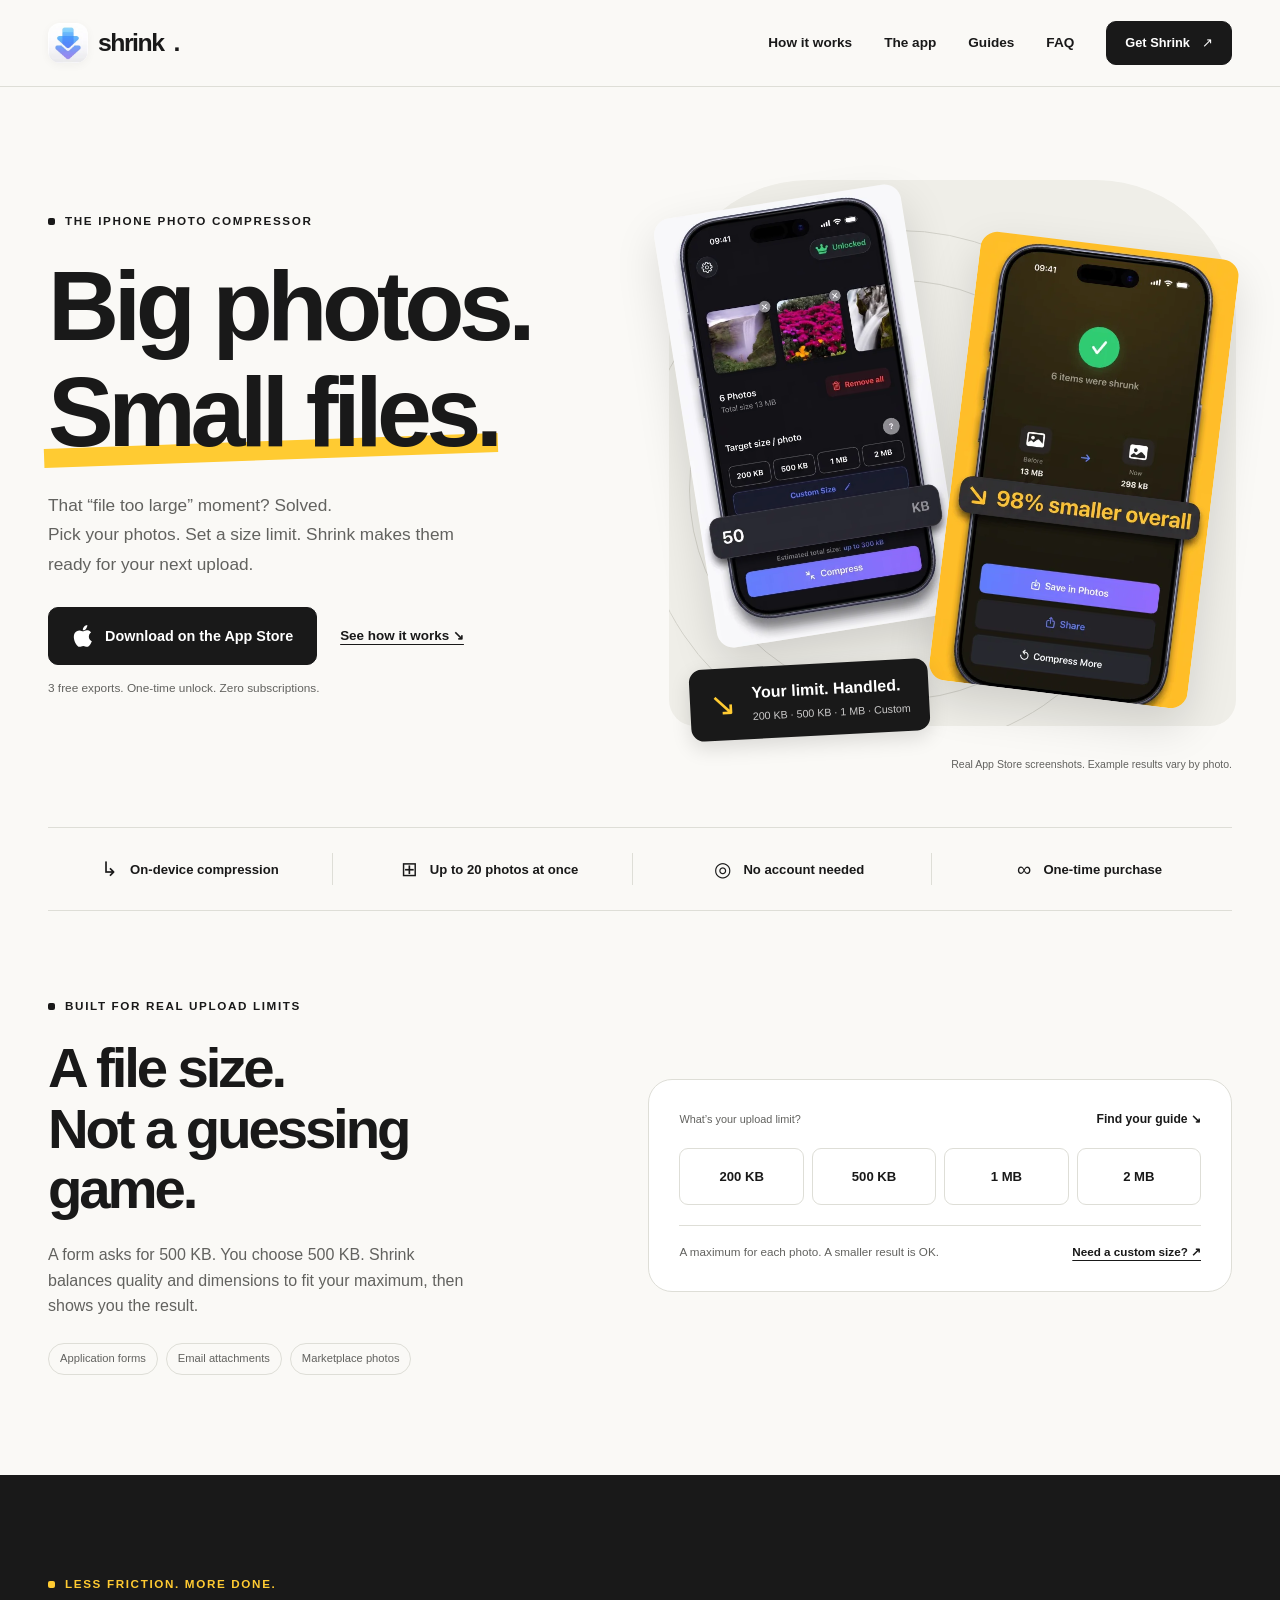
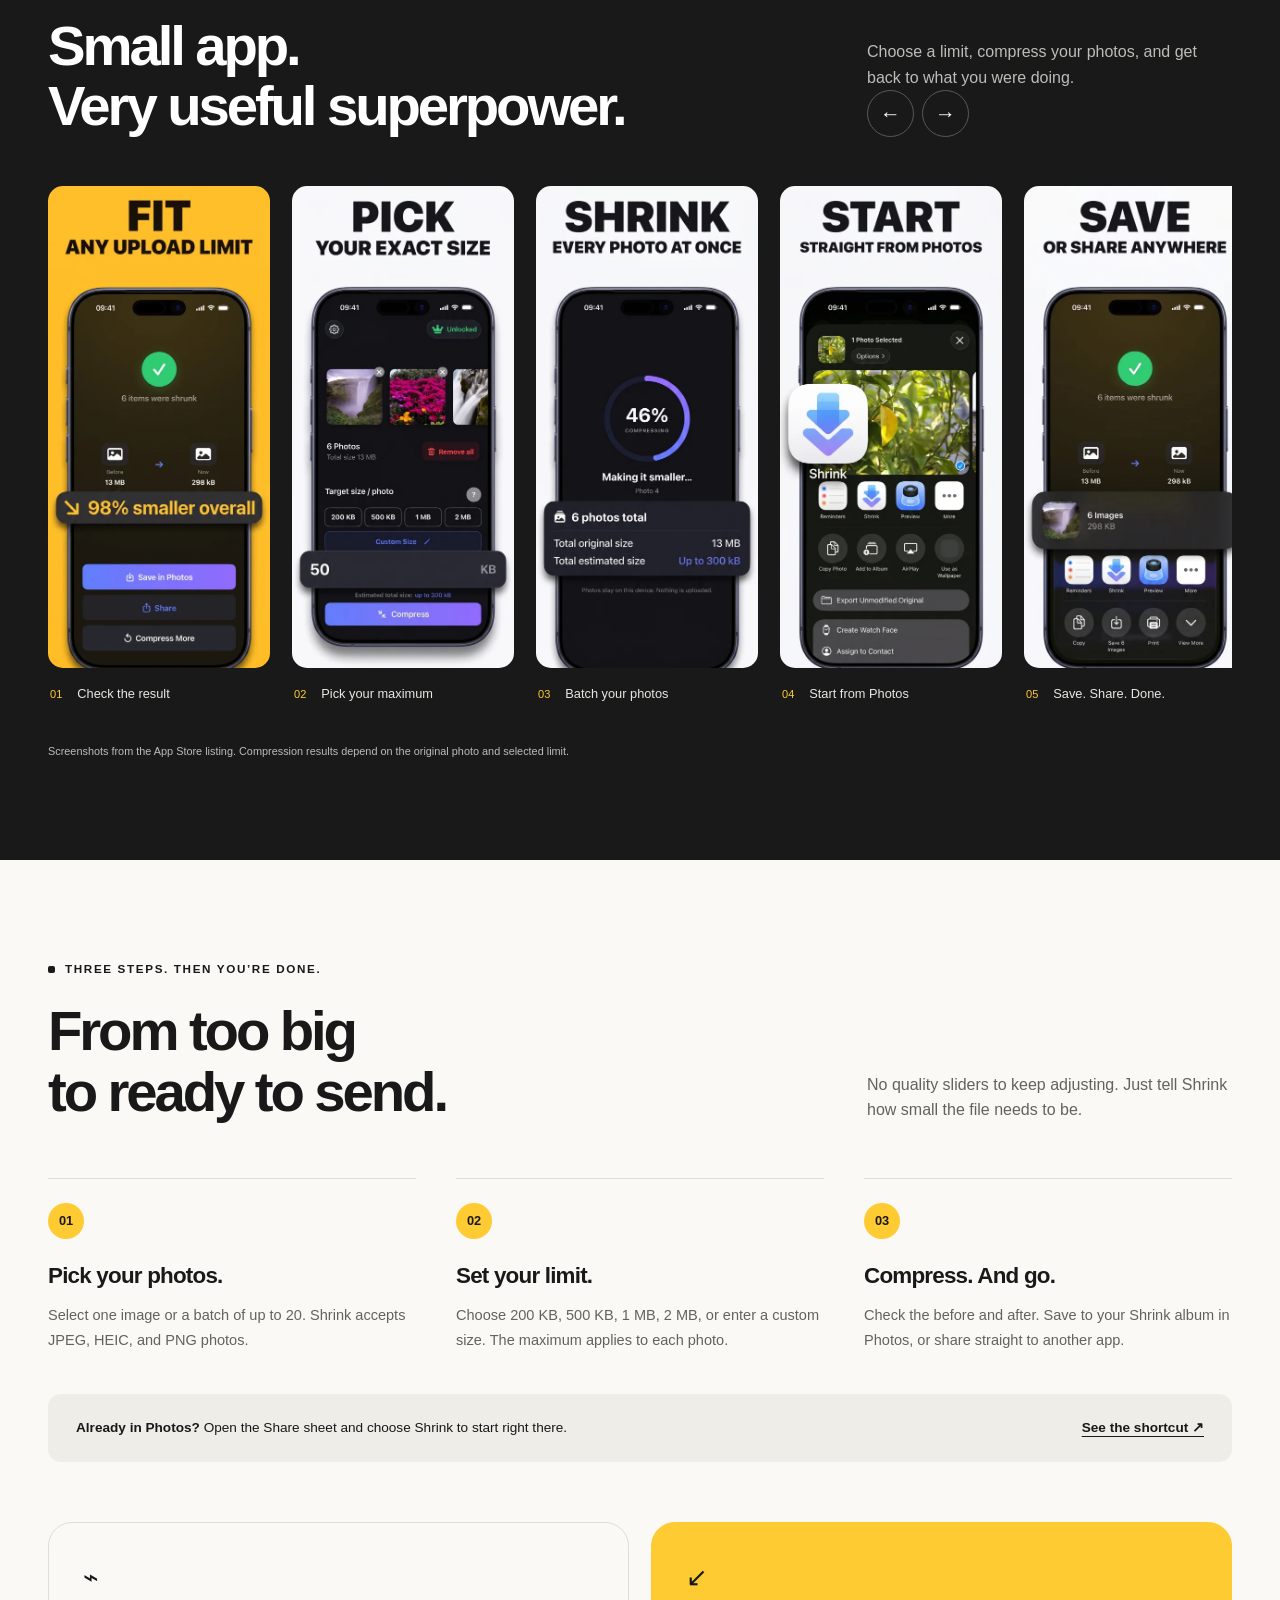
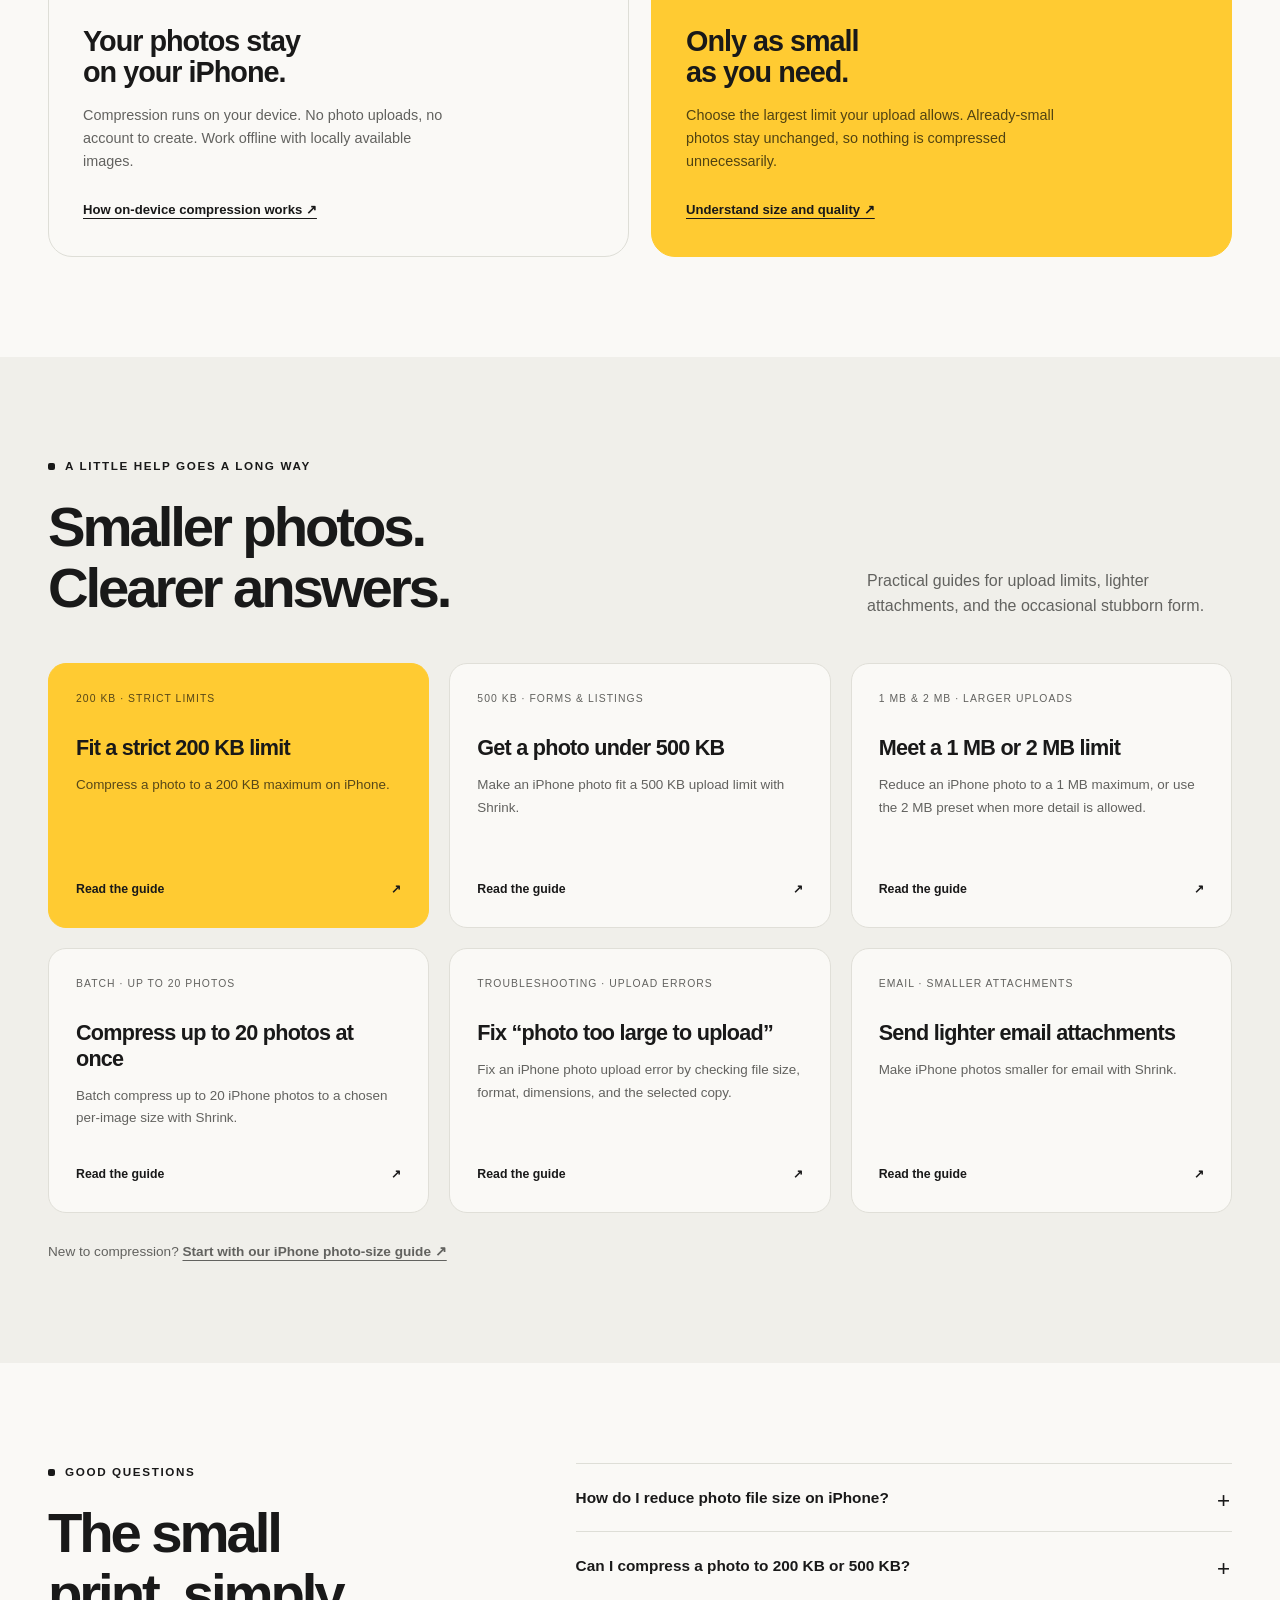
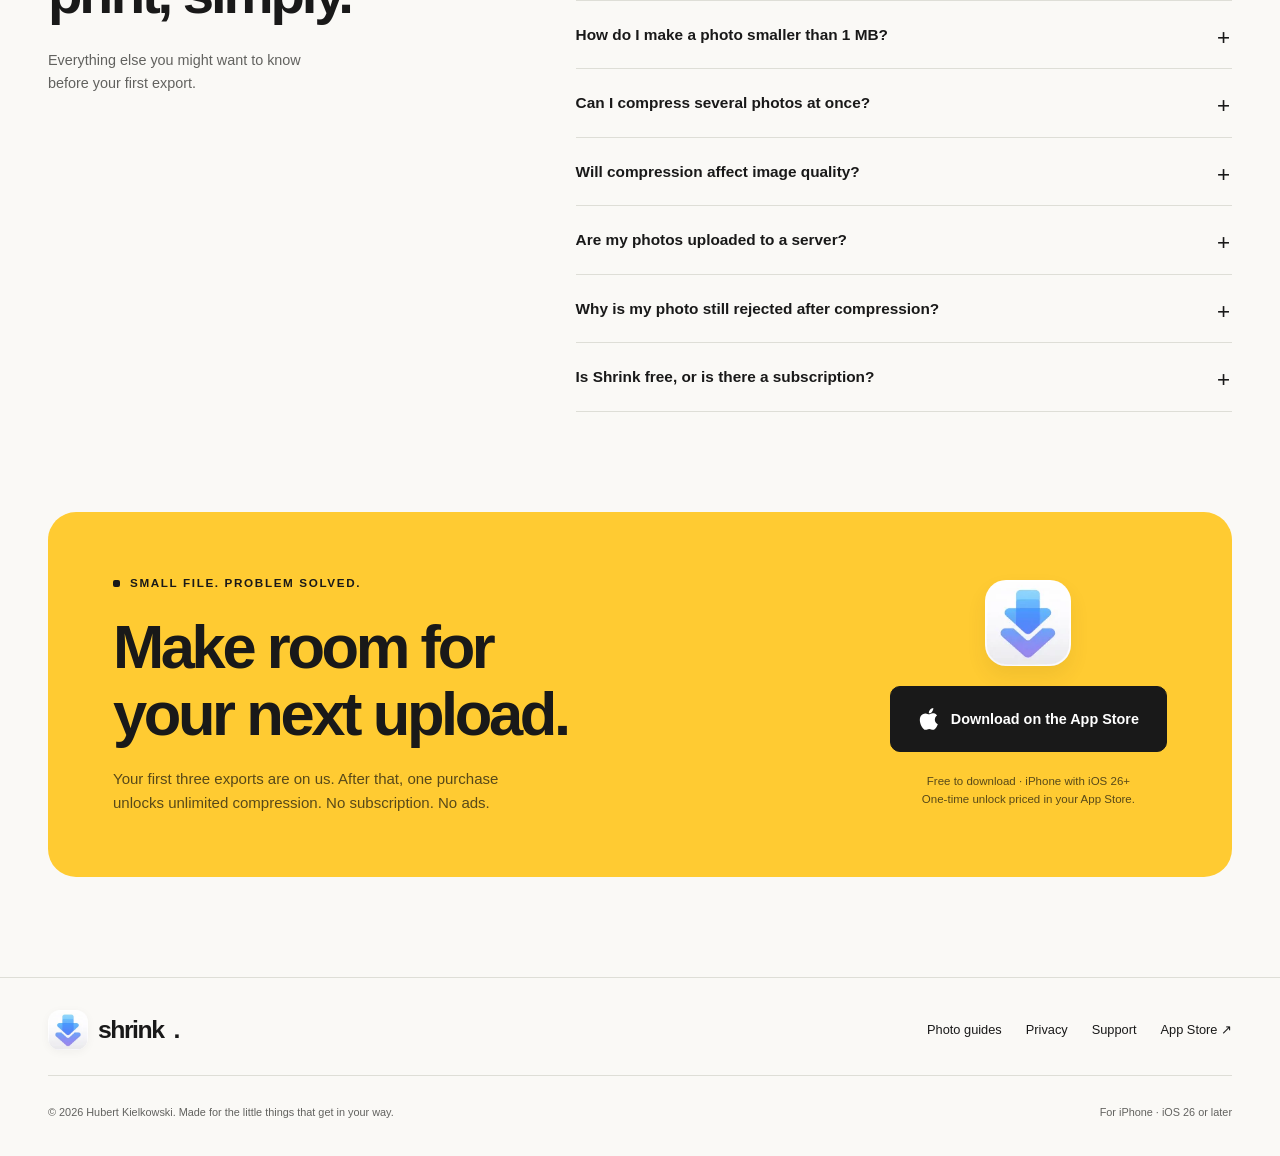
==== commit 5b241c0f: "Replace Ignite site with new SEO landing page and guides Co-Authored-By: Claude Fable 5.1 <noreply@a" ====
--- a/index.html
+++ b/index.html
@@ -1,237 +1,11 @@
-<!doctype html>
-<html lang="en" data-light-theme="light" data-dark-theme="dark">
-  <head>
-    <base href="./" />
-    <meta property="og:site_name" content="Shrink: Photo Compressor" />
-    <meta property="og:title" content="Shrink: Photo Compressor" />
-    <meta name="twitter:title" content="Shrink: Photo Compressor" />
-    <meta property="og:url" content="https://example.com/" />
-    <meta name="twitter:domain" content="example.com" />
-    <meta name="twitter:card" content="summary_large_image" />
-    <meta name="twitter:dnt" content="on" />
-    <meta charset="utf-8" />
-    <meta name="viewport" content="width=device-width, initial-scale=1" />
-    <meta name="author" content="bashubb" />
-    <meta name="generator" content="Ignite v0.6.0" />
-    <title>Shrink: Photo Compressor</title>
-    <link href="css/bootstrap.min.css" rel="stylesheet" />
-    <link href="css/bootstrap-icons.min.css" rel="stylesheet" />
-    <link href="css/ignite-core.min.css" rel="stylesheet" />
-    <link href="https://example.com/" rel="canonical" />
-    <link href="images/favicon.png" rel="icon" />
-    <link href="css/styles.css" rel="stylesheet" />
-    <style>
-:root {
-    --primary-color: #5c7dff;
-    --primary-rgb: 92, 125, 255;
-    --font-family: -apple-system, BlinkMacSystemFont, 'Segoe UI', Roboto, 'Helvetica Neue', Arial, sans-serif;
-    color-scheme: dark;
-}
-</style>
-    <meta name="apple-itunes-app" content="app-id=6804833389" />
-  </head>
-  <body data-site-classes="site-shell dark-mode density-spacious" data-bs-theme="dark">
-    <header>
-      <nav class="site-header navbar navbar-expand-md">
-        <div class="container flex-wrap flex-lg-nowrap">
-          <div class="me-2 me-md-auto">
-            <a href="./" class="brand-link d-inline-flex align-items-center navbar-brand"><span class="brand-name">Shrink: Photo Compressor</span></a>
-          </div>
-          <button type="button" class="navbar-toggler btn" data-bs-toggle="collapse" data-bs-target="#navbarCollapse" aria-controls="navbarCollapse" aria-expanded="false" aria-label="Toggle navigation"><span class="navbar-toggler-icon"></span></button>
-          <div id="navbarCollapse" class="collapse navbar-collapse">
-            <ul class="navbar-nav mb-2 mb-md-0 col justify-content-end">
-              <li class="nav-item"><a href="#screenshots" class="nav-link text-nowrap">Screenshots</a></li>
-              <li class="nav-item"><a href="#features" class="nav-link text-nowrap">Features</a></li>
-              <li class="nav-item"><a href="https://apps.apple.com/app/id6804833389" class="text-nowrap btn btn-sm btn-primary">Download</a></li>
-            </ul>
-          </div>
-        </div>
-      </nav>
-    </header>
-    <main class="site-main">
-      <div class="ig-main-content">
-        <div id="hero" class="hero hero-centered">
-          <div class="container">
-            <div class="hero-content">
-              <img src="images/app-icon.png" alt="App Icon" class="hero-app-icon" />
-              <h1 class="hero-title">Shrink: Your Ultimate File Size Solution</h1>
-              <p class="hero-subtitle">Meet your upload limits with ease and precision.</p>
-              <div class="hero-cta">
-                <a href="https://apps.apple.com/app/id6804833389" class="cta-button cta-button-primary btn btn-primary">Download Now</a>
-              </div>
-            </div>
-          </div>
-        </div>
-        <div id="screenshots" class="screenshots-section screenshots-carousel">
-          <div class="container">
-            <div class="section-header"></div>
-            <div class="screenshots-container">
-              <div class="screenshots-scroll">
-                <div class="screenshot-card">
-                  <button type="button" class="screenshot-trigger btn" data-bs-toggle="modal" data-bs-target="#screenshot-modal-0"><img src="images/screenshots/02-pick-your-exact-size.png" alt="Screenshot 1" class="screenshot-image" /></button>
-                </div>
-                <div class="screenshot-card">
-                  <button type="button" class="screenshot-trigger btn" data-bs-toggle="modal" data-bs-target="#screenshot-modal-1"><img src="images/screenshots/01-fit-any-upload-limit.png" alt="Screenshot 2" class="screenshot-image" /></button>
-                </div>
-                <div class="screenshot-card">
-                  <button type="button" class="screenshot-trigger btn" data-bs-toggle="modal" data-bs-target="#screenshot-modal-2"><img src="images/screenshots/03-shrink-every-photo-at-once.png" alt="Screenshot 3" class="screenshot-image" /></button>
-                </div>
-                <div class="screenshot-card">
-                  <button type="button" class="screenshot-trigger btn" data-bs-toggle="modal" data-bs-target="#screenshot-modal-3"><img src="images/screenshots/04-start-straight-from-photos.png" alt="Screenshot 4" class="screenshot-image" /></button>
-                </div>
-                <div class="screenshot-card">
-                  <button type="button" class="screenshot-trigger btn" data-bs-toggle="modal" data-bs-target="#screenshot-modal-4"><img src="images/screenshots/05-save-or-share-anywhere.png" alt="Screenshot 5" class="screenshot-image" /></button>
-                </div>
-              </div>
-            </div>
-            <div id="screenshot-modal-0" tabindex="-1" class="modal fade screenshot-modal" aria-labelledby="screenshotModalLabel0" aria-hidden="true">
-              <div class="modal-dialog modal-lg modal-dialog-centered">
-                <div class="modal-content">
-                  <div class="modal-header">
-                    <h4>Screenshot 1</h4>
-                    <button type="button" class="btn btn-close" data-bs-dismiss="modal" label="Close"></button>
-                  </div>
-                  <div class="modal-body text-center">
-                    <img src="images/screenshots/02-pick-your-exact-size.png" alt="Screenshot 1" class="img-fluid screenshot-lightbox-image" />
-                  </div>
-                </div>
-              </div>
-            </div>
-            <div id="screenshot-modal-1" tabindex="-1" class="modal fade screenshot-modal" aria-labelledby="screenshotModalLabel1" aria-hidden="true">
-              <div class="modal-dialog modal-lg modal-dialog-centered">
-                <div class="modal-content">
-                  <div class="modal-header">
-                    <h4>Screenshot 2</h4>
-                    <button type="button" class="btn btn-close" data-bs-dismiss="modal" label="Close"></button>
-                  </div>
-                  <div class="modal-body text-center">
-                    <img src="images/screenshots/01-fit-any-upload-limit.png" alt="Screenshot 2" class="img-fluid screenshot-lightbox-image" />
-                  </div>
-                </div>
-              </div>
-            </div>
-            <div id="screenshot-modal-2" tabindex="-1" class="modal fade screenshot-modal" aria-labelledby="screenshotModalLabel2" aria-hidden="true">
-              <div class="modal-dialog modal-lg modal-dialog-centered">
-                <div class="modal-content">
-                  <div class="modal-header">
-                    <h4>Screenshot 3</h4>
-                    <button type="button" class="btn btn-close" data-bs-dismiss="modal" label="Close"></button>
-                  </div>
-                  <div class="modal-body text-center">
-                    <img src="images/screenshots/03-shrink-every-photo-at-once.png" alt="Screenshot 3" class="img-fluid screenshot-lightbox-image" />
-                  </div>
-                </div>
-              </div>
-            </div>
-            <div id="screenshot-modal-3" tabindex="-1" class="modal fade screenshot-modal" aria-labelledby="screenshotModalLabel3" aria-hidden="true">
-              <div class="modal-dialog modal-lg modal-dialog-centered">
-                <div class="modal-content">
-                  <div class="modal-header">
-                    <h4>Screenshot 4</h4>
-                    <button type="button" class="btn btn-close" data-bs-dismiss="modal" label="Close"></button>
-                  </div>
-                  <div class="modal-body text-center">
-                    <img src="images/screenshots/04-start-straight-from-photos.png" alt="Screenshot 4" class="img-fluid screenshot-lightbox-image" />
-                  </div>
-                </div>
-              </div>
-            </div>
-            <div id="screenshot-modal-4" tabindex="-1" class="modal fade screenshot-modal" aria-labelledby="screenshotModalLabel4" aria-hidden="true">
-              <div class="modal-dialog modal-lg modal-dialog-centered">
-                <div class="modal-content">
-                  <div class="modal-header">
-                    <h4>Screenshot 5</h4>
-                    <button type="button" class="btn btn-close" data-bs-dismiss="modal" label="Close"></button>
-                  </div>
-                  <div class="modal-body text-center">
-                    <img src="images/screenshots/05-save-or-share-anywhere.png" alt="Screenshot 5" class="img-fluid screenshot-lightbox-image" />
-                  </div>
-                </div>
-              </div>
-            </div>
-          </div>
-        </div>
-        <div id="features" class="features-section features-cards-layout features-grid-multiple-of-three">
-          <div class="container">
-            <div class="section-header">
-              <h2>Powerful Features</h2>
-              <p class="section-description">Everything you need to get things done.</p>
-            </div>
-            <div class="features-grid">
-              <div class="feature-card">
-                <div class="feature-icon">
-                  <i class="feature-icon-image bi-star-fill"></i>
-                </div>
-                <h4 class="feature-title">Set an exact limit</h4>
-                <p class="feature-description">Choose the maximum file size you want your photos to be, and Shrink will do everything it can to meet that goal.</p>
-              </div>
-              <div class="feature-card">
-                <div class="feature-icon">
-                  <i class="feature-icon-image bi-star-fill"></i>
-                </div>
-                <h4 class="feature-title">Quick access</h4>
-                <p class="feature-description">Tap the Photos share sheet and start compressing your photos directly from there.</p>
-              </div>
-              <div class="feature-card">
-                <div class="feature-icon">
-                  <i class="feature-icon-image bi-star-fill"></i>
-                </div>
-                <h4 class="feature-title">Private by design</h4>
-                <p class="feature-description">Your photos are never uploaded, and you can compress them even when you're on Airplane Mode.</p>
-              </div>
-              <div class="feature-card">
-                <div class="feature-icon">
-                  <i class="feature-icon-image bi-star-fill"></i>
-                </div>
-                <h4 class="feature-title">Save your results</h4>
-                <p class="feature-description">Save your compressed photos to a dedicated Shrink album or share them anywhere.</p>
-              </div>
-              <div class="feature-card">
-                <div class="feature-icon">
-                  <i class="feature-icon-image bi-star-fill"></i>
-                </div>
-                <h4 class="feature-title">Visual progress</h4>
-                <p class="feature-description">See the before and after sizes for each photo, so you know exactly what you're getting.</p>
-              </div>
-              <div class="feature-card">
-                <div class="feature-icon">
-                  <i class="feature-icon-image bi-star-fill"></i>
-                </div>
-                <h4 class="feature-title">Batch processing</h4>
-                <p class="feature-description">Compress up to 20 photos in one batch, saving time and effort.</p>
-              </div>
-            </div>
-          </div>
-        </div>
-        <div id="download" class="download-section">
-          <div class="container">
-            <div class="download-content">
-              <h2>Shrink: Meet Your Upload Limit.</h2>
-              <p class="download-description">Don't let file size limits hold you back. Shrink compresses your photos effortlessly, so you can upload without hassle.</p>
-              <div class="store-badges">
-                <a href="https://apps.apple.com/app/id6804833389" class="store-badge-link"><img src="images/app-store-download-black.svg" alt="Download on the App Store" class="store-badge store-badge-light-mode" /><img src="images/app-store-download-white.svg" alt="Download on the App Store" class="store-badge store-badge-dark-mode" /></a>
-              </div>
-            </div>
-          </div>
-        </div>
-      </div>
-    </main>
-    <div class="site-footer">
-      <div class="container">
-        <div class="footer-content">
-          <div class="footer-brand">
-            <p class="footer-tagline">Compress Photos to Any Size</p>
-          </div>
-        </div>
-        <div class="footer-copyright">
-          <div class="footer-links">
-            <a href="privacy/" class="footer-privacy-link">Privacy Policy</a>
-          </div>
-          <p>Copyright 2026 Shrink: Photo Compressor. All rights reserved.</p>
-        </div>
-      </div>
-    </div>
-    <script src="js/bootstrap.bundle.min.js"></script>
-    <script src="js/ignite-core.js"></script>
-  </body>
-</html>+<!doctype html><html lang="en"><head><meta charset="utf-8"><meta name="viewport" content="width=device-width, initial-scale=1">
+<title>iPhone Photo Compressor for Upload Limits | Shrink</title><meta name="description" content="Compress iPhone photos to 200 KB, 500 KB, 1 MB or a custom limit. Up to 20 photos at once, processed on your device. Try three exports free."><link rel="canonical" href="https://bashubb.github.io/TheShrink/">
+<meta name="theme-color" content="#faf9f6"><meta name="apple-itunes-app" content="app-id=6804833389">
+<meta property="og:type" content="website"><meta property="og:site_name" content="Shrink"><meta property="og:title" content="iPhone Photo Compressor for Upload Limits | Shrink"><meta property="og:description" content="Compress iPhone photos to 200 KB, 500 KB, 1 MB or a custom limit. Up to 20 photos at once, processed on your device. Try three exports free."><meta property="og:url" content="https://bashubb.github.io/TheShrink/"><meta property="og:image" content="https://bashubb.github.io/TheShrink/assets/social-preview.png"><meta property="og:image:width" content="1200"><meta property="og:image:height" content="630"><meta property="og:image:alt" content="Shrink — big photos, small files. An iPhone photo compressor for upload limits."><meta name="twitter:card" content="summary_large_image"><meta name="twitter:image" content="https://bashubb.github.io/TheShrink/assets/social-preview.png">
+<link rel="icon" href="assets/app-icon-128.webp" type="image/webp"><link rel="apple-touch-icon" href="assets/originals/app-icon.jpg"><link rel="stylesheet" href="assets/site.css"><script src="assets/site.js" defer></script>
+<script type="application/ld+json">{"@context": "https://schema.org", "@type": "SoftwareApplication", "@id": "https://bashubb.github.io/TheShrink/#app", "name": "Photo Compressor - Shrink", "url": "https://bashubb.github.io/TheShrink/", "downloadUrl": "https://apps.apple.com/app/id6804833389", "image": "https://bashubb.github.io/TheShrink/assets/app-icon-512.webp", "operatingSystem": "iOS 26.0 or later", "applicationCategory": "MultimediaApplication", "softwareVersion": "1.0", "author": {"@type": "Person", "name": "Hubert Kielkowski"}, "description": "Compress up to 20 iPhone photos to a chosen maximum file size with on-device processing. Three free exports, then a one-time unlock.", "offers": {"@type": "Offer", "price": "0", "priceCurrency": "USD", "url": "https://apps.apple.com/us/app/id6804833389", "description": "Free download with three free exports. Optional one-time in-app purchase for unlimited compression."}}</script></head><body><a class="skip" href="#main">Skip to content</a><header class="site-header"><nav class="nav wrap" aria-label="Main navigation"><a class="brand" href="index.html" aria-label="Shrink home"><img src="assets/app-icon-128.webp" alt="" width="40" height="40">shrink<span aria-hidden="true">.</span></a><div class="nav-links"><a href="index.html#how-it-works">How it works</a><a href="index.html#screenshots">The app</a><a href="guides/index.html">Guides</a><a href="index.html#faq">FAQ</a><a class="button small" href="https://apps.apple.com/app/id6804833389">Get Shrink <span aria-hidden="true">↗</span></a></div></nav></header><main id="main"><section class="hero wrap" aria-labelledby="hero-title"><div class="hero-copy"><span class="eyebrow">The iPhone photo compressor</span><h1 id="hero-title">Big photos.<br><span>Small files.</span></h1><p class="hero-intro">That “file too large” moment? Solved.<br>Pick your photos. Set a size limit. Shrink makes them ready for your next upload.</p><div class="hero-actions"><a class="button " href="https://apps.apple.com/app/id6804833389"><svg viewBox="0 0 24 28" aria-hidden="true"><path d="M19.4 14.5c0-3 2.5-4.5 2.6-4.6-1.5-2.2-3.8-2.5-4.6-2.5-2-.2-3.8 1.2-4.8 1.2-1 0-2.5-1.2-4.2-1.1C6.2 7.5 4.2 8.7 3 10.6.7 14.5 2.4 20.3 4.6 23.5c1.1 1.5 2.3 3.2 4 3.1 1.6 0 2.3-1 4.3-1s2.6 1 4.3 1c1.8 0 2.9-1.5 4-3.1 1.2-1.8 1.7-3.5 1.7-3.6-.1 0-3.5-1.3-3.5-5.4ZM16.2 5.4c.9-1.1 1.5-2.6 1.4-4.1-1.3.1-2.8.9-3.8 2-.8 1-1.6 2.5-1.4 4 1.4.1 2.9-.8 3.8-1.9Z"/></svg><span>Download on the App Store</span></a><a class="text-link" href="#how-it-works">See how it works ↘</a></div><p class="trial-note">3 free exports. One-time unlock. Zero subscriptions.</p></div><div><div class="hero-art"><div class="art-backdrop" aria-hidden="true"></div><div class="hero-shot back"><img src="assets/02-pick-your-exact-size-480.webp" srcset="assets/02-pick-your-exact-size-480.webp 480w, assets/02-pick-your-exact-size-800.webp 800w" sizes="(max-width: 600px) 240px, 265px" width="1290" height="2796" alt="Choose a maximum photo size in Shrink" class="" fetchpriority="high" decoding="async"></div><div class="hero-shot front"><img src="assets/01-fit-any-upload-limit-480.webp" srcset="assets/01-fit-any-upload-limit-480.webp 480w, assets/01-fit-any-upload-limit-800.webp 800w" sizes="(max-width: 600px) 240px, 265px" width="1290" height="2796" alt="Shrink results screen with before and after file sizes" class="" fetchpriority="high" decoding="async"></div><div class="art-label"><span class="arrow" aria-hidden="true">↘</span><div><strong>Your limit. Handled.</strong><small>200 KB · 500 KB · 1 MB · Custom</small></div></div></div><p class="hero-caption">Real App Store screenshots. Example results vary by photo.</p></div></section>
+<div class="proof-strip wrap" aria-label="App highlights"><div class="proof-item"><span class="proof-icon" aria-hidden="true">↳</span>On-device compression</div><div class="proof-item"><span class="proof-icon" aria-hidden="true">⊞</span>Up to 20 photos at once</div><div class="proof-item"><span class="proof-icon" aria-hidden="true">◎</span>No account needed</div><div class="proof-item"><span class="proof-icon" aria-hidden="true">∞</span>One-time purchase</div></div>
+<section class="section target-section wrap" aria-labelledby="target-title"><div class="target-layout"><div><span class="eyebrow">Built for real upload limits</span><h2 id="target-title">A file size.<br>Not a guessing game.</h2><p>A form asks for 500 KB. You choose 500 KB. Shrink balances quality and dimensions to fit your maximum, then shows you the result.</p><div class="use-cases"><span>Application forms</span><span>Email attachments</span><span>Marketplace photos</span></div></div><div class="target-panel"><div class="panel-label"><span>What’s your upload limit?</span>Find your guide ↘</div><div class="target-options"><a href="guides/compress-photo-to-200kb/index.html">200 KB</a><a href="guides/compress-photo-to-500kb/index.html">500 KB</a><a href="guides/compress-photo-under-1mb/index.html">1 MB</a><a href="guides/compress-photo-under-1mb/index.html#2mb">2 MB</a></div><div class="target-bottom"><p>A maximum for each photo. A smaller result is OK.</p><a href="guides/reduce-photo-size-iphone/index.html#steps">Need a custom size? ↗</a></div></div></div></section>
+<section class="section screenshots-section" id="screenshots" aria-labelledby="screenshots-title"><div class="wrap"><div class="section-heading"><div><span class="eyebrow">Less friction. More done.</span><h2 id="screenshots-title">Small app.<br>Very useful superpower.</h2></div><div><p>Choose a limit, compress your photos, and get back to what you were doing.</p><div class="gallery-controls" data-gallery-controls hidden><button type="button" data-direction="-1" aria-label="Previous screenshots" aria-controls="screenshot-gallery">←</button><button type="button" data-direction="1" aria-label="Next screenshots" aria-controls="screenshot-gallery">→</button></div></div></div><div class="gallery" data-gallery id="screenshot-gallery" tabindex="0" role="region" aria-label="Shrink App Store screenshots"><figure><img src="assets/01-fit-any-upload-limit-480.webp" srcset="assets/01-fit-any-upload-limit-480.webp 480w, assets/01-fit-any-upload-limit-800.webp 800w" sizes="(max-width: 600px) 240px, 265px" width="1290" height="2796" alt="Shrink compression result with before and after sizes" class="" loading="lazy" decoding="async"><figcaption><span>01</span>Check the result</figcaption></figure><figure><img src="assets/02-pick-your-exact-size-480.webp" srcset="assets/02-pick-your-exact-size-480.webp 480w, assets/02-pick-your-exact-size-800.webp 800w" sizes="(max-width: 600px) 240px, 265px" width="1290" height="2796" alt="Shrink size presets and a custom KB field" class="" loading="lazy" decoding="async"><figcaption><span>02</span>Pick your maximum</figcaption></figure><figure><img src="assets/03-shrink-every-photo-at-once-480.webp" srcset="assets/03-shrink-every-photo-at-once-480.webp 480w, assets/03-shrink-every-photo-at-once-800.webp 800w" sizes="(max-width: 600px) 240px, 265px" width="1290" height="2796" alt="Shrink selection of several photos for batch compression" class="" loading="lazy" decoding="async"><figcaption><span>03</span>Batch your photos</figcaption></figure><figure><img src="assets/04-start-straight-from-photos-480.webp" srcset="assets/04-start-straight-from-photos-480.webp 480w, assets/04-start-straight-from-photos-800.webp 800w" sizes="(max-width: 600px) 240px, 265px" width="1290" height="2796" alt="Photos share sheet with the Shrink action" class="" loading="lazy" decoding="async"><figcaption><span>04</span>Start from Photos</figcaption></figure><figure><img src="assets/05-save-or-share-anywhere-480.webp" srcset="assets/05-save-or-share-anywhere-480.webp 480w, assets/05-save-or-share-anywhere-800.webp 800w" sizes="(max-width: 600px) 240px, 265px" width="1290" height="2796" alt="Shrink save and share controls" class="" loading="lazy" decoding="async"><figcaption><span>05</span>Save. Share. Done.</figcaption></figure></div><p class="gallery-note">Screenshots from the App Store listing. Compression results depend on the original photo and selected limit.</p></div></section>
+<section class="section wrap" id="how-it-works" aria-labelledby="how-title"><div class="section-heading"><div><span class="eyebrow">Three steps. Then you’re done.</span><h2 id="how-title">From too big<br>to ready to send.</h2></div><p>No quality sliders to keep adjusting. Just tell Shrink how small the file needs to be.</p></div><div class="steps"><article class="step"><span class="step-number">01</span><h3>Pick your photos.</h3><p>Select one image or a batch of up to 20. Shrink accepts JPEG, HEIC, and PNG photos.</p></article><article class="step"><span class="step-number">02</span><h3>Set your limit.</h3><p>Choose 200 KB, 500 KB, 1 MB, 2 MB, or enter a custom size. The maximum applies to each photo.</p></article><article class="step"><span class="step-number">03</span><h3>Compress. And go.</h3><p>Check the before and after. Save to your Shrink album in Photos, or share straight to another app.</p></article></div><div class="shortcut"><p><strong>Already in Photos?</strong> Open the Share sheet and choose Shrink to start right there.</p><a class="text-link" href="guides/batch-compress-photos-iphone/index.html#share-sheet">See the shortcut ↗</a></div><div class="benefits"><article class="benefit"><span class="benefit-icon" aria-hidden="true">⌁</span><h3>Your photos stay<br>on your iPhone.</h3><p>Compression runs on your device. No photo uploads, no account to create. Work offline with locally available images.</p><a class="text-link" href="guides/reduce-photo-size-iphone/index.html#offline">How on-device compression works ↗</a></article><article class="benefit yellow-card"><span class="benefit-icon" aria-hidden="true">↙</span><h3>Only as small<br>as you need.</h3><p>Choose the largest limit your upload allows. Already-small photos stay unchanged, so nothing is compressed unnecessarily.</p><a class="text-link" href="guides/reduce-photo-size-iphone/index.html#quality">Understand size and quality ↗</a></article></div></section>
+<section class="section guides-section" id="guides" aria-labelledby="guides-title"><div class="wrap"><div class="section-heading"><div><span class="eyebrow">A little help goes a long way</span><h2 id="guides-title">Smaller photos.<br>Clearer answers.</h2></div><p>Practical guides for upload limits, lighter attachments, and the occasional stubborn form.</p></div><div class="guide-grid"><a class="guide-card featured" href="guides/compress-photo-to-200kb/index.html"><span class="guide-tag">200 KB · Strict limits</span><h3>Fit a strict 200 KB limit</h3><p>Compress a photo to a 200 KB maximum on iPhone.</p><span class="guide-arrow">Read the guide <span aria-hidden="true">↗</span></span></a><a class="guide-card " href="guides/compress-photo-to-500kb/index.html"><span class="guide-tag">500 KB · Forms & listings</span><h3>Get a photo under 500 KB</h3><p>Make an iPhone photo fit a 500 KB upload limit with Shrink.</p><span class="guide-arrow">Read the guide <span aria-hidden="true">↗</span></span></a><a class="guide-card " href="guides/compress-photo-under-1mb/index.html"><span class="guide-tag">1 MB & 2 MB · Larger uploads</span><h3>Meet a 1 MB or 2 MB limit</h3><p>Reduce an iPhone photo to a 1 MB maximum, or use the 2 MB preset when more detail is allowed.</p><span class="guide-arrow">Read the guide <span aria-hidden="true">↗</span></span></a><a class="guide-card " href="guides/batch-compress-photos-iphone/index.html"><span class="guide-tag">Batch · Up to 20 photos</span><h3>Compress up to 20 photos at once</h3><p>Batch compress up to 20 iPhone photos to a chosen per-image size with Shrink.</p><span class="guide-arrow">Read the guide <span aria-hidden="true">↗</span></span></a><a class="guide-card " href="guides/photo-too-large-to-upload-iphone/index.html"><span class="guide-tag">Troubleshooting · Upload errors</span><h3>Fix “photo too large to upload”</h3><p>Fix an iPhone photo upload error by checking file size, format, dimensions, and the selected copy.</p><span class="guide-arrow">Read the guide <span aria-hidden="true">↗</span></span></a><a class="guide-card " href="guides/compress-photos-for-email-iphone/index.html"><span class="guide-tag">Email · Smaller attachments</span><h3>Send lighter email attachments</h3><p>Make iPhone photos smaller for email with Shrink.</p><span class="guide-arrow">Read the guide <span aria-hidden="true">↗</span></span></a></div><p class="all-guides-link">New to compression? <a class="text-link" href="guides/reduce-photo-size-iphone/index.html">Start with our iPhone photo-size guide ↗</a></p></div></section><section class="section wrap" id="faq" aria-labelledby="faq-title"><div class="faq-layout"><div><span class="eyebrow">Good questions</span><h2 id="faq-title">The small<br>print, simply.</h2><p>Everything else you might want to know before your first export.</p></div><div class="faq-list"><details><summary>How do I reduce photo file size on iPhone?</summary><p>Choose your photos in Shrink, set a maximum size, then tap Compress. Review the result and save or share the smaller copy.<br><a href="guides/reduce-photo-size-iphone/index.html#steps" aria-label="Learn more: How do I reduce photo file size on iPhone?">Learn More ↗</a></p></details><details><summary>Can I compress a photo to 200 KB or 500 KB?</summary><p>Yes. Both sizes are built-in presets. Each sets a maximum per photo; the final file can be smaller. Check any separate format or dimension requirements before uploading.<br><a href="guides/compress-photo-to-200kb/index.html#steps" aria-label="Learn more: Can I compress a photo to 200 KB or 500 KB?">Learn More ↗</a></p></details><details><summary>How do I make a photo smaller than 1 MB?</summary><p>Select the 1 MB preset and compress. For a different limit, use 2 MB or Custom Size. A strict upload boundary may need a little margin below the stated limit.<br><a href="guides/compress-photo-under-1mb/index.html#steps" aria-label="Learn more: How do I make a photo smaller than 1 MB?">Learn More ↗</a></p></details><details><summary>Can I compress several photos at once?</summary><p>Yes, up to 20 photos per batch. Your chosen maximum applies to every photo individually, so the combined batch can exceed that size.<br><a href="guides/batch-compress-photos-iphone/index.html#per-photo" aria-label="Learn more: Can I compress several photos at once?">Learn More ↗</a></p></details><details><summary>Will compression affect image quality?</summary><p>It can. Shrink adjusts quality and, when needed, dimensions to fit your limit. Use the largest permitted target and review important detail. Photos already below the target are left unchanged.<br><a href="guides/reduce-photo-size-iphone/index.html#quality" aria-label="Learn more: Will compression affect image quality?">Learn More ↗</a></p></details><details><summary>Are my photos uploaded to a server?</summary><p>No. Photo compression happens on your iPhone. Locally available photos can be compressed offline. Purchases and restoring access may require a connection.<br><a href="guides/reduce-photo-size-iphone/index.html#offline" aria-label="Learn more: Are my photos uploaded to a server?">Learn More ↗</a></p></details><details><summary>Why is my photo still rejected after compression?</summary><p>The form may also require a particular format, dimensions, or a combined size limit. Confirm you selected the exported copy, then check the full upload requirements.<br><a href="guides/photo-too-large-to-upload-iphone/index.html#diagnose" aria-label="Learn more: Why is my photo still rejected after compression?">Learn More ↗</a></p></details><details><summary>Is Shrink free, or is there a subscription?</summary><p>Your first three exports are free. A one-time purchase unlocks unlimited compression, with no subscription and no ads. Requires iPhone with iOS 26 or later.<br><a href="guides/reduce-photo-size-iphone/index.html#free" aria-label="Learn more: Is Shrink free, or is there a subscription?">Learn More ↗</a></p></details></div></div></section><section class="section download-section wrap" id="download" aria-labelledby="download-title"><div class="download-card"><div><span class="eyebrow">Small file. Problem solved.</span><h2 id="download-title">Make room for<br>your next upload.</h2><p>Your first three exports are on us. After that, one purchase unlocks unlimited compression. No subscription. No ads.</p></div><div class="download-action"><img src="assets/app-icon-128.webp" width="86" height="86" alt="Shrink app icon" loading="lazy"><a class="button " href="https://apps.apple.com/app/id6804833389"><svg viewBox="0 0 24 28" aria-hidden="true"><path d="M19.4 14.5c0-3 2.5-4.5 2.6-4.6-1.5-2.2-3.8-2.5-4.6-2.5-2-.2-3.8 1.2-4.8 1.2-1 0-2.5-1.2-4.2-1.1C6.2 7.5 4.2 8.7 3 10.6.7 14.5 2.4 20.3 4.6 23.5c1.1 1.5 2.3 3.2 4 3.1 1.6 0 2.3-1 4.3-1s2.6 1 4.3 1c1.8 0 2.9-1.5 4-3.1 1.2-1.8 1.7-3.5 1.7-3.6-.1 0-3.5-1.3-3.5-5.4ZM16.2 5.4c.9-1.1 1.5-2.6 1.4-4.1-1.3.1-2.8.9-3.8 2-.8 1-1.6 2.5-1.4 4 1.4.1 2.9-.8 3.8-1.9Z"/></svg><span>Download on the App Store</span></a><p class="trial-note">Free to download · iPhone with iOS 26+<br>One-time unlock priced in your App Store.</p></div></div></section></main><footer class="site-footer"><div class="wrap"><div class="footer-top"><a class="brand" href="index.html" aria-label="Shrink home"><img src="assets/app-icon-128.webp" alt="" width="40" height="40">shrink<span aria-hidden="true">.</span></a><nav class="footer-links" aria-label="Footer"><a href="guides/index.html">Photo guides</a><a href="privacy/index.html">Privacy</a><a href="mailto:bashubb.dev@gmail.com">Support</a><a href="https://apps.apple.com/app/id6804833389">App Store ↗</a></nav></div><div class="footer-bottom"><p>© 2026 Hubert Kielkowski. Made for the little things that get in your way.</p><p>For iPhone · iOS 26 or later</p></div></div></footer></body></html>
--- a/assets/site.css
+++ b/assets/site.css
@@ -0,0 +1,30 @@
+@layer reset, base, components, responsive;
+@layer reset {
+  *,*::before,*::after{box-sizing:border-box}body,h1,h2,h3,p,figure{margin:0}img{display:block;max-width:100%;height:auto}button,input{font:inherit}a{color:inherit}button,a{-webkit-tap-highlight-color:transparent}html{scroll-behavior:smooth;scroll-padding-top:100px}
+}
+@layer base {
+  :root{--paper:#faf9f6;--ink:#191919;--muted:#62625f;--yellow:#ffcb32;--line:#deded7;--white:#fff;--radius:24px}
+  body{font-family:Inter,-apple-system,BlinkMacSystemFont,"Segoe UI",sans-serif;background:var(--paper);color:var(--ink);font-size:16px;line-height:1.6;-webkit-font-smoothing:antialiased}
+  ::selection{background:var(--yellow);color:var(--ink)}:focus-visible{outline:3px solid #4b50d8;outline-offset:5px}a{text-underline-offset:4px}h1,h2,h3{line-height:1.08;letter-spacing:-.055em}h1{font-size:clamp(3.9rem,7.7vw,7.2rem);font-weight:800}h2{font-size:clamp(2.4rem,4.4vw,4rem);font-weight:750}h3{font-size:1.4rem;letter-spacing:-.035em}p{color:var(--muted)}.wrap{max-width:1240px;width:calc(100% - 96px);margin-inline:auto}.section{padding-block:100px}.eyebrow{font-size:.73rem;font-weight:750;letter-spacing:.14em;text-transform:uppercase;color:var(--ink);display:block;margin-bottom:22px}.eyebrow::before{content:"";display:inline-block;width:7px;height:7px;background:currentColor;margin-right:10px;border-radius:2px}.section-heading{display:flex;align-items:end;justify-content:space-between;gap:40px;margin-bottom:44px}.section-heading p{max-width:365px}.section-heading h2{max-width:650px}.text-link{font-weight:650;text-decoration-thickness:1px}.muted{color:var(--muted)}.skip{position:fixed;left:20px;top:-100px;z-index:99;background:var(--ink);color:white;padding:12px}.skip:focus{top:10px}
+}
+@layer components {
+  .site-header{background:color-mix(in srgb,var(--paper) 96%,transparent);position:sticky;top:0;z-index:20;border-bottom:1px solid var(--line)}.nav{display:flex;align-items:center;justify-content:space-between;min-height:86px;gap:28px}.brand{display:inline-flex;gap:10px;align-items:center;text-decoration:none;font-size:1.55rem;font-weight:800;letter-spacing:-.06em}.brand img{border-radius:12px;width:40px;height:40px;box-shadow:0 2px 10px #0000000b}.nav-links{display:flex;align-items:center;gap:32px}.nav-links a{text-decoration:none;font-size:.85rem;font-weight:550}.nav-links a:hover{text-decoration:underline}.button{display:inline-flex;align-items:center;justify-content:center;gap:12px;text-decoration:none!important;font-size:.9rem;font-weight:650;padding:16px 23px;border-radius:10px;background:var(--ink);color:var(--white);border:1px solid var(--ink);line-height:1.25;min-height:52px;transition:transform .18s,background .18s}.button:hover{background:#333;transform:translateY(-2px)}.button.small{padding:12px 18px;min-height:44px;font-size:.8rem}.button.yellow{background:var(--yellow);border-color:var(--yellow);color:var(--ink)}.button.yellow:hover{background:#ffda67}.button.outline{background:transparent;color:var(--ink);border-color:var(--line)}.button svg{width:21px;height:24px;fill:currentColor}.nav-toggle{display:none}
+  .hero{padding-top:66px;padding-bottom:54px;display:grid;grid-template-columns:1.05fr 1fr;align-items:center;gap:30px;min-height:740px}.hero-copy{padding-bottom:16px;position:relative;z-index:2}.hero h1{margin-bottom:25px}.hero h1 span{position:relative;display:inline-block}.hero h1 span::after{content:"";position:absolute;z-index:-1;height:18%;width:101%;background:var(--yellow);left:-1%;bottom:5%;transform:rotate(-2deg)}.hero-intro{max-width:450px;font-size:1.08rem;line-height:1.7}.hero-actions{display:flex;align-items:center;gap:23px;margin-top:28px}.hero-actions .text-link{font-size:.84rem}.trial-note{font-size:.74rem;margin-top:14px}.hero-art{position:relative;min-height:590px;isolation:isolate}.art-backdrop{position:absolute;inset:26px -4px 18px 0;background:#efeee8;border-radius:140px 140px 26px 26px;z-index:-2;overflow:hidden}.art-backdrop::before{content:"";position:absolute;width:420px;height:420px;border:1px solid #d3d2ca;border-radius:50%;top:100px;left:20px}.art-backdrop::after{content:"";position:absolute;width:520px;height:520px;border:1px solid #d3d2ca;border-radius:50%;top:50px;left:-30px}.hero-shot{overflow:hidden;aspect-ratio:1290/2241;position:absolute;border-radius:17px;box-shadow:0 18px 45px #0002;width:235px}.hero-shot img{width:100%;max-width:none;margin-top:-43%}.hero-shot.back{left:15px;top:45px;transform:rotate(-9deg);width:250px}.hero-shot.front{right:18px;top:90px;transform:rotate(7deg);width:260px}.art-label{position:absolute;left:21px;bottom:7px;background:var(--ink);color:white;box-shadow:0 7px 20px #0002;border-radius:13px;padding:13px 19px;display:flex;gap:16px;align-items:center;transform:rotate(-3deg);font-size:.8rem;z-index:3}.art-label .arrow{font-size:2rem;color:var(--yellow);line-height:1}.art-label strong{display:block;font-size:1rem}.art-label small{color:#cbcaca}.hero-caption{margin-top:12px;text-align:right;font-size:.66rem}
+  .proof-strip{border-top:1px solid var(--line);border-bottom:1px solid var(--line);display:grid;grid-template-columns:repeat(4,1fr);padding-block:25px;gap:15px}.proof-item{display:flex;align-items:center;justify-content:center;gap:12px;font-size:.82rem;font-weight:600;border-right:1px solid var(--line)}.proof-item:last-child{border-right:0}.proof-icon{font-size:1.25rem;font-weight:400}
+  .target-section{padding-top:86px}.target-layout{display:grid;grid-template-columns:1fr 1.1fr;gap:70px;align-items:center}.target-layout h2{max-width:460px}.target-layout p{margin-top:22px;max-width:420px}.target-panel{background:var(--white);border:1px solid var(--line);border-radius:var(--radius);padding:30px}.panel-label{display:flex;justify-content:space-between;align-items:center;font-size:.76rem;font-weight:650;margin-bottom:18px}.panel-label span:last-child{color:var(--muted);font-size:.68rem;font-weight:450}.target-options{display:grid;grid-template-columns:repeat(4,1fr);gap:8px}.target-options a{padding:17px 4px;border:1px solid var(--line);border-radius:9px;text-align:center;text-decoration:none;font-size:.82rem;font-weight:700;transition:background .15s}.target-options a:hover,.target-options a:focus{background:var(--yellow);border-color:var(--yellow)}.target-bottom{display:flex;align-items:center;justify-content:space-between;gap:15px;margin-top:20px;padding-top:17px;border-top:1px solid var(--line);font-size:.73rem}.target-bottom p{margin:0;font-size:.73rem}.target-bottom a{font-weight:650;white-space:nowrap}.use-cases{display:flex;flex-wrap:wrap;gap:8px;margin-top:24px}.use-cases span{font-size:.7rem;border:1px solid var(--line);padding:6px 11px;border-radius:30px;color:#62625f}
+  .screenshots-section{background:var(--ink);color:var(--white);overflow:hidden}.screenshots-section .eyebrow{color:var(--yellow)}.screenshots-section p{color:#bcbcb8}.screenshots-section .section-heading h2{max-width:600px}.gallery-controls{display:flex;gap:8px}.gallery-controls[hidden]{display:none}.gallery-controls button{background:transparent;border:1px solid #585855;color:white;border-radius:50%;width:47px;height:47px;cursor:pointer;font-size:1.3rem}.gallery-controls button:hover{background:#333}.gallery{display:flex;gap:22px;overflow-x:auto;scroll-snap-type:x mandatory;padding:5px 2px 22px;scrollbar-color:#686864 #292927}.gallery figure{flex:0 0 222px;scroll-snap-align:start}.gallery img{border-radius:15px;width:222px}.gallery figcaption{padding:16px 2px 0;display:flex;gap:15px;font-size:.8rem;color:#e7e7e3}.gallery figcaption span{color:var(--yellow);font-size:.69rem;padding-top:2px}.gallery-note{font-size:.68rem;margin-top:17px}
+  .steps{display:grid;grid-template-columns:repeat(3,1fr);gap:40px;margin-top:55px}.step{border-top:1px solid var(--line);padding-top:24px}.step-number{display:flex;align-items:center;justify-content:center;background:var(--yellow);border-radius:50%;height:36px;width:36px;font-size:.8rem;font-weight:700;margin-bottom:25px}.step h3{margin-bottom:15px}.step p{font-size:.91rem;line-height:1.75}.shortcut{display:flex;justify-content:space-between;align-items:center;gap:30px;background:#eeede8;padding:23px 28px;border-radius:13px;margin-top:40px;font-size:.85rem}.shortcut p{color:var(--ink)}.shortcut a{white-space:nowrap}
+  .benefits{display:grid;grid-template-columns:1fr 1fr;gap:22px;margin-top:60px}.benefit{border:1px solid var(--line);border-radius:var(--radius);padding:34px;position:relative;overflow:hidden}.benefit h3{font-size:1.8rem;margin-bottom:16px;max-width:280px}.benefit p{max-width:380px;font-size:.9rem}.benefit-icon{display:block;font-size:1.6rem;margin-bottom:28px}.benefit.yellow-card{background:var(--yellow);border-color:var(--yellow)}.yellow-card p{color:#514312}.benefit a{display:inline-block;font-size:.82rem;margin-top:26px}
+  .guides-section{background:#f0efea}.guide-grid{display:grid;grid-template-columns:repeat(3,1fr);gap:20px}.guide-card{background:var(--paper);border:1px solid #e0dfd8;border-radius:18px;padding:27px;display:flex;flex-direction:column;min-height:265px;text-decoration:none;transition:transform .2s,box-shadow .2s}.guide-card:hover{transform:translateY(-5px);box-shadow:0 10px 25px #00000007}.guide-tag{font-size:.65rem;letter-spacing:.1em;text-transform:uppercase;color:var(--muted);margin-bottom:28px}.guide-card h3{font-size:1.35rem;line-height:1.2;margin-bottom:13px}.guide-card p{font-size:.84rem;line-height:1.65}.guide-arrow{margin-top:auto;padding-top:23px;font-size:.77rem;font-weight:650;display:flex;justify-content:space-between}.guide-card.featured{background:var(--yellow);border-color:var(--yellow)}.guide-card.featured p,.guide-card.featured .guide-tag{color:#574718}.all-guides-link{margin-top:28px;font-size:.85rem}
+  .faq-layout{display:grid;grid-template-columns:.8fr 1.2fr;gap:90px}.faq-layout h2{margin-bottom:24px}.faq-layout>div>p{max-width:280px;font-size:.9rem}.faq-list details{border-bottom:1px solid var(--line)}.faq-list details:first-child{border-top:1px solid var(--line)}.faq-list summary{padding:23px 36px 23px 0;font-size:.96rem;font-weight:600;cursor:pointer;list-style:none;position:relative;line-height:1.4}.faq-list summary::-webkit-details-marker{display:none}.faq-list summary::after{content:"+";position:absolute;right:2px;top:21px;font-size:1.4rem;font-weight:400}.faq-list details[open] summary::after{content:"−"}.faq-list details p{padding:0 30px 22px 0;font-size:.87rem;line-height:1.8}.faq-list details a{display:inline-block;margin-top:8px;color:var(--ink);font-weight:650}
+  .download-section{padding-top:0}.download-card{background:var(--yellow);border-radius:28px;padding:62px 65px;display:grid;grid-template-columns:1.15fr 1fr;gap:40px;align-items:center;position:relative;overflow:hidden}.download-card h2{font-size:clamp(2.7rem,4.8vw,4.5rem);max-width:550px}.download-card p{color:#584919;margin-top:20px;max-width:425px;font-size:.94rem}.download-action{justify-self:end;display:flex;flex-direction:column;align-items:center;gap:20px}.download-action img{width:86px;height:86px;border-radius:21px;box-shadow:0 10px 20px #49390015}.download-action .trial-note{font-size:.72rem;text-align:center;margin:0}.download-action .button{padding:20px 27px}.site-footer{padding:32px 0 35px;border-top:1px solid var(--line)}.footer-top{display:flex;align-items:center;justify-content:space-between;gap:30px}.footer-links{display:flex;flex-wrap:wrap;gap:24px;font-size:.8rem}.footer-links a{text-decoration:none}.footer-links a:hover{text-decoration:underline}.footer-bottom{display:flex;justify-content:space-between;gap:20px;padding-top:28px;margin-top:25px;border-top:1px solid var(--line);font-size:.68rem;color:var(--muted)}.footer-bottom p{font-size:inherit}
+  .article-hero{padding:60px 0 55px;border-bottom:1px solid var(--line)}.breadcrumbs{display:flex;flex-wrap:wrap;gap:10px;font-size:.74rem;color:var(--muted);margin-bottom:40px}.breadcrumbs a{text-decoration:none}.breadcrumbs a:hover{text-decoration:underline}.article-hero h1{font-size:clamp(2.8rem,5.5vw,5rem);max-width:920px}.article-deck{font-size:1.15rem;max-width:760px;margin-top:26px}.article-meta{font-size:.73rem;margin-top:22px}.article-layout{display:grid;grid-template-columns:minmax(0,760px) 260px;gap:80px;padding-top:55px;padding-bottom:90px}.article-body{min-width:0}.article-body p{margin:17px 0;line-height:1.9;color:#50504d}.article-body h2{font-size:2rem;letter-spacing:-.04em;margin-top:45px;margin-bottom:18px}.article-body h3{margin-top:30px;font-size:1.3rem}.article-body ol,.article-body ul{padding-left:24px;color:#50504d;line-height:1.9}.article-body li{padding-left:8px;margin-bottom:12px}.article-body strong{color:var(--ink)}.article-body a{color:#434098}.quick-answer{border-left:4px solid var(--yellow);background:white;padding:23px 26px;border-radius:0 12px 12px 0}.quick-answer .eyebrow{margin-bottom:9px}.quick-answer p{margin:0;color:var(--ink)}.article-note{padding:22px 25px;background:#eeede7;border-radius:12px;margin-block:25px}.article-note p{margin:0;font-size:.9rem}.article-aside{align-self:start;position:sticky;top:120px;background:#eeede8;border-radius:18px;padding:24px}.article-aside .brand{margin-bottom:20px}.article-aside h2{font-size:1.4rem;letter-spacing:-.04em}.article-aside p{font-size:.82rem;margin-top:16px}.article-aside .button{width:100%;margin-top:22px;font-size:.8rem;padding:15px 12px}.article-aside .trial-note{font-size:.66rem}.toc{border-top:1px solid #d3d3cc;margin-top:24px;padding-top:20px}.toc strong{font-size:.73rem}.toc a{display:block;font-size:.76rem;text-decoration:none;color:#565652;margin-top:10px}.toc a:hover{text-decoration:underline}.article-screenshot{max-width:265px;margin:30px auto}.article-screenshot img{border-radius:15px}.article-screenshot figcaption{font-size:.7rem;color:var(--muted);margin-top:10px}.article-body table{width:100%;border-collapse:collapse;margin-block:25px;font-size:.85rem}.article-body th,.article-body td{text-align:left;border-bottom:1px solid var(--line);padding:14px 12px}.article-body th{background:#eeede8}.related{border-top:1px solid var(--line);padding-top:60px;padding-bottom:80px}.related h2{font-size:2.5rem;margin-bottom:30px}.sources{font-size:.78rem;border-top:1px solid var(--line);margin-top:36px;padding-top:20px}.sources a{display:inline}.guide-index{padding-block:70px}.guide-index h1{font-size:clamp(3rem,6vw,5.5rem);margin-bottom:25px}.guide-index>p{max-width:650px;margin-bottom:40px}.privacy-content{max-width:800px;margin:auto;padding-block:65px}.privacy-content h1{font-size:3.5rem}.privacy-content h2{font-size:1.75rem}.privacy-content a{overflow-wrap:anywhere}
+}
+@layer responsive {
+  @media(min-width:1400px){.hero-art{margin-left:25px}.hero-shot.front{right:30px}.hero-shot.back{left:25px}}
+  @media(max-width:1100px){.wrap{width:calc(100% - 64px)}.hero{min-height:650px;padding-top:40px}.hero-art{min-height:520px}.hero-shot.back{width:210px;left:0}.hero-shot.front{width:230px;right:0}.hero-actions{gap:15px;flex-wrap:wrap}.art-label{bottom:0;left:0}.hero h1{font-size:clamp(3.8rem,7.5vw,6rem)}.target-layout{gap:35px}.faq-layout{gap:50px}.article-layout{gap:40px;grid-template-columns:minmax(0,1fr) 240px}.download-card{padding:50px 40px}.nav-links{gap:22px}}
+  @media(max-width:800px){.wrap{width:calc(100% - 40px)}.section{padding-block:70px}.nav{min-height:74px;gap:15px}.nav-links{gap:16px}.nav-links a{font-size:.75rem}.nav-links .button{font-size:.72rem;padding:11px 12px}.hero{grid-template-columns:1fr 1fr;gap:10px;padding-block:45px;min-height:590px}.hero h1{font-size:3.8rem}.hero-intro{font-size:.93rem}.hero-art{min-height:460px}.hero-shot.back{width:190px;left:0;top:30px}.hero-shot.front{width:210px;right:12px;top:78px}.art-label{font-size:.66rem;padding:10px 13px}.art-label strong{font-size:.82rem}.hero-caption{font-size:.59rem}.hero-actions .text-link{font-size:.77rem}.proof-strip{grid-template-columns:repeat(2,1fr);row-gap:22px}.proof-item:nth-child(2){border:0}.target-layout{grid-template-columns:1fr;gap:30px}.target-layout h2{max-width:600px}.target-layout p{max-width:550px}.section-heading{gap:25px}.section-heading p{font-size:.87rem}.steps{gap:25px}.guide-grid{grid-template-columns:repeat(2,1fr)}.faq-layout{grid-template-columns:1fr;gap:35px}.faq-layout>div>p{max-width:none}.download-section{padding-top:0}.download-card{padding:40px 30px;gap:25px}.download-card h2{font-size:3rem}.article-layout{grid-template-columns:1fr}.article-aside{position:static;display:none}.footer-links{gap:16px}}
+  @media(max-width:600px){.nav{flex-wrap:wrap;gap:0;min-height:72px}.brand{font-size:1.4rem}.brand img{width:35px;height:35px;border-radius:10px}.nav-links{gap:17px}.nav-links a:nth-child(-n+2){display:none}.nav-links a[href$='#faq']{display:none}.hero{grid-template-columns:1fr;padding-top:40px;padding-bottom:32px;gap:18px}.hero-copy{padding:0}.hero h1{font-size:clamp(3.75rem,13vw,5.6rem);margin-bottom:24px}.hero .eyebrow{font-size:.64rem;margin-bottom:20px}.hero-intro{font-size:1rem;max-width:420px}.hero-actions{margin-top:24px;gap:22px}.trial-note{font-size:.7rem}.hero-art{min-height:510px;width:min(100%,400px);margin:10px auto 0}.hero-shot.back{width:210px;top:28px;left:11px}.hero-shot.front{width:230px;top:65px;right:12px}.art-backdrop{inset:10px 0 13px}.art-label{left:6px;bottom:8px}.hero-caption{text-align:center;font-size:.62rem;margin-top:8px}.proof-strip{padding-block:23px}.proof-item{font-size:.72rem;gap:8px;justify-content:start}.proof-item:nth-child(even){padding-left:10px}.proof-icon{font-size:1.1rem}.section{padding-block:62px}.section-heading{display:block;margin-bottom:30px}.section-heading p{margin-top:22px;max-width:420px}.section-heading h2{font-size:2.55rem}.target-panel{padding:22px 18px}.target-options{gap:6px}.target-options a{font-size:.77rem;padding:15px 2px}.target-bottom{display:block}.target-bottom a{display:inline-block;margin-top:9px}.target-layout h2{font-size:2.55rem}.use-cases span{font-size:.66rem}.gallery-controls{margin-top:22px}.gallery figure{flex-basis:240px}.gallery img{width:240px}.gallery{gap:16px}.steps{grid-template-columns:1fr;gap:32px;margin-top:35px}.step{position:relative;padding-left:54px;min-height:130px}.step-number{position:absolute;left:0;top:24px}.step h3{font-size:1.45rem}.shortcut{display:block;padding:22px}.shortcut a{display:inline-block;margin-top:14px}.benefits{grid-template-columns:1fr;margin-top:35px}.benefit{padding:28px}.guide-grid{grid-template-columns:1fr}.guide-card{min-height:230px;padding:25px}.guide-tag{margin-bottom:20px}.faq-layout h2{font-size:2.6rem}.faq-list summary{font-size:.91rem}.download-section{padding-top:0}.download-card{grid-template-columns:1fr;padding:35px 25px;gap:30px;border-radius:20px}.download-card h2{font-size:3.1rem}.download-action{justify-self:start;align-items:start}.download-action img{display:none}.download-action .trial-note{text-align:left}.footer-top{align-items:start;flex-direction:column;gap:25px}.footer-links{gap:20px;flex-wrap:wrap}.footer-bottom{display:block;font-size:.65rem}.footer-bottom p+p{margin-top:8px}.article-hero{padding-top:32px}.breadcrumbs{margin-bottom:30px;font-size:.67rem}.article-hero h1{font-size:2.8rem}.article-deck{font-size:1rem}.article-layout{padding-top:32px;padding-bottom:50px}.article-body h2{font-size:1.7rem}.article-body p,.article-body li{font-size:.94rem}.quick-answer{padding:20px}.article-body th,.article-body td{padding:11px 7px;font-size:.75rem}.related{padding-block:45px}.related h2{font-size:2rem}.privacy-content h1{font-size:2.7rem}}
+  @media(max-width:360px){.wrap{width:calc(100% - 32px)}.hero h1{font-size:3.6rem}.hero-actions{gap:16px}.hero-art{min-height:460px}.hero-shot.back{width:180px;left:12px}.hero-shot.front{width:200px;right:12px}.art-label{bottom:0}.hero-actions .button{padding-inline:17px}.nav-links{gap:12px}.nav-links>a:not(.button){display:none}.download-card h2{font-size:2.8rem}}
+  @media(prefers-reduced-motion:reduce){html{scroll-behavior:auto}*,*::before,*::after{transition:none!important;animation:none!important}}
+}
